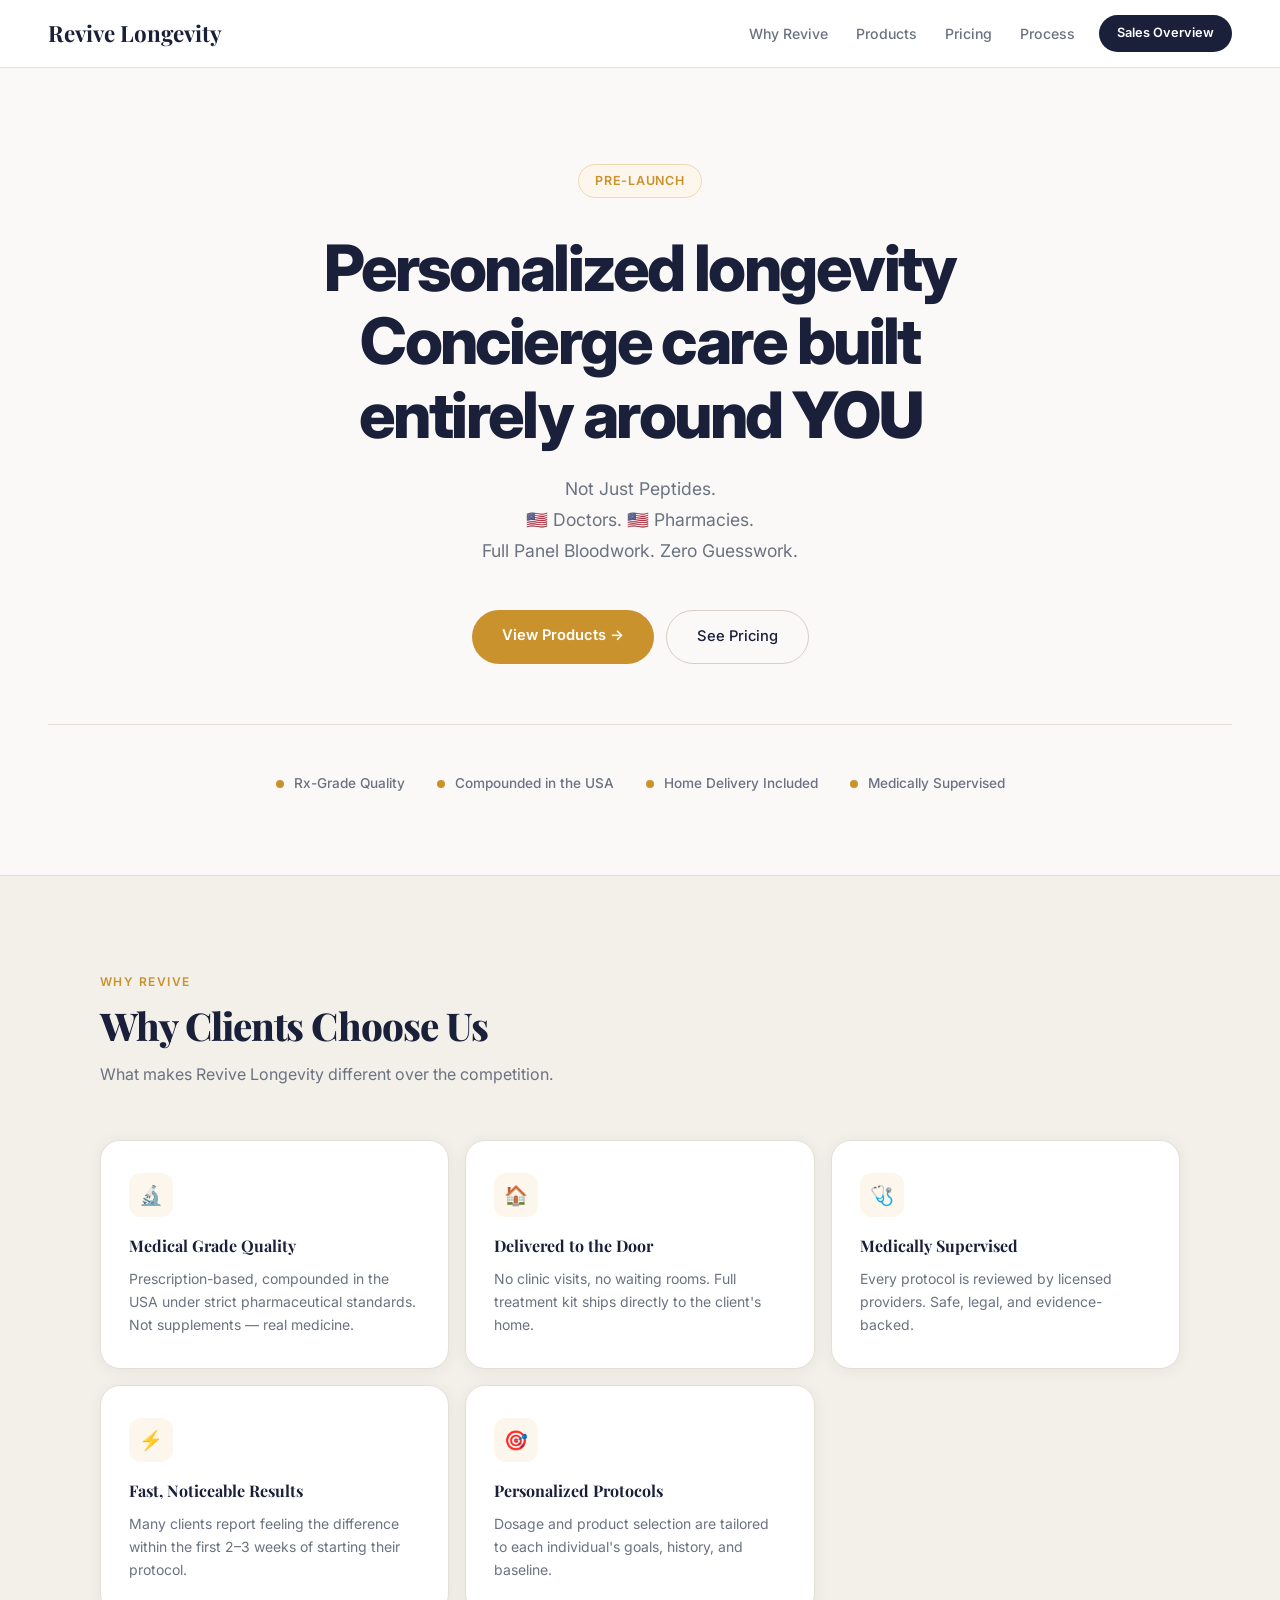
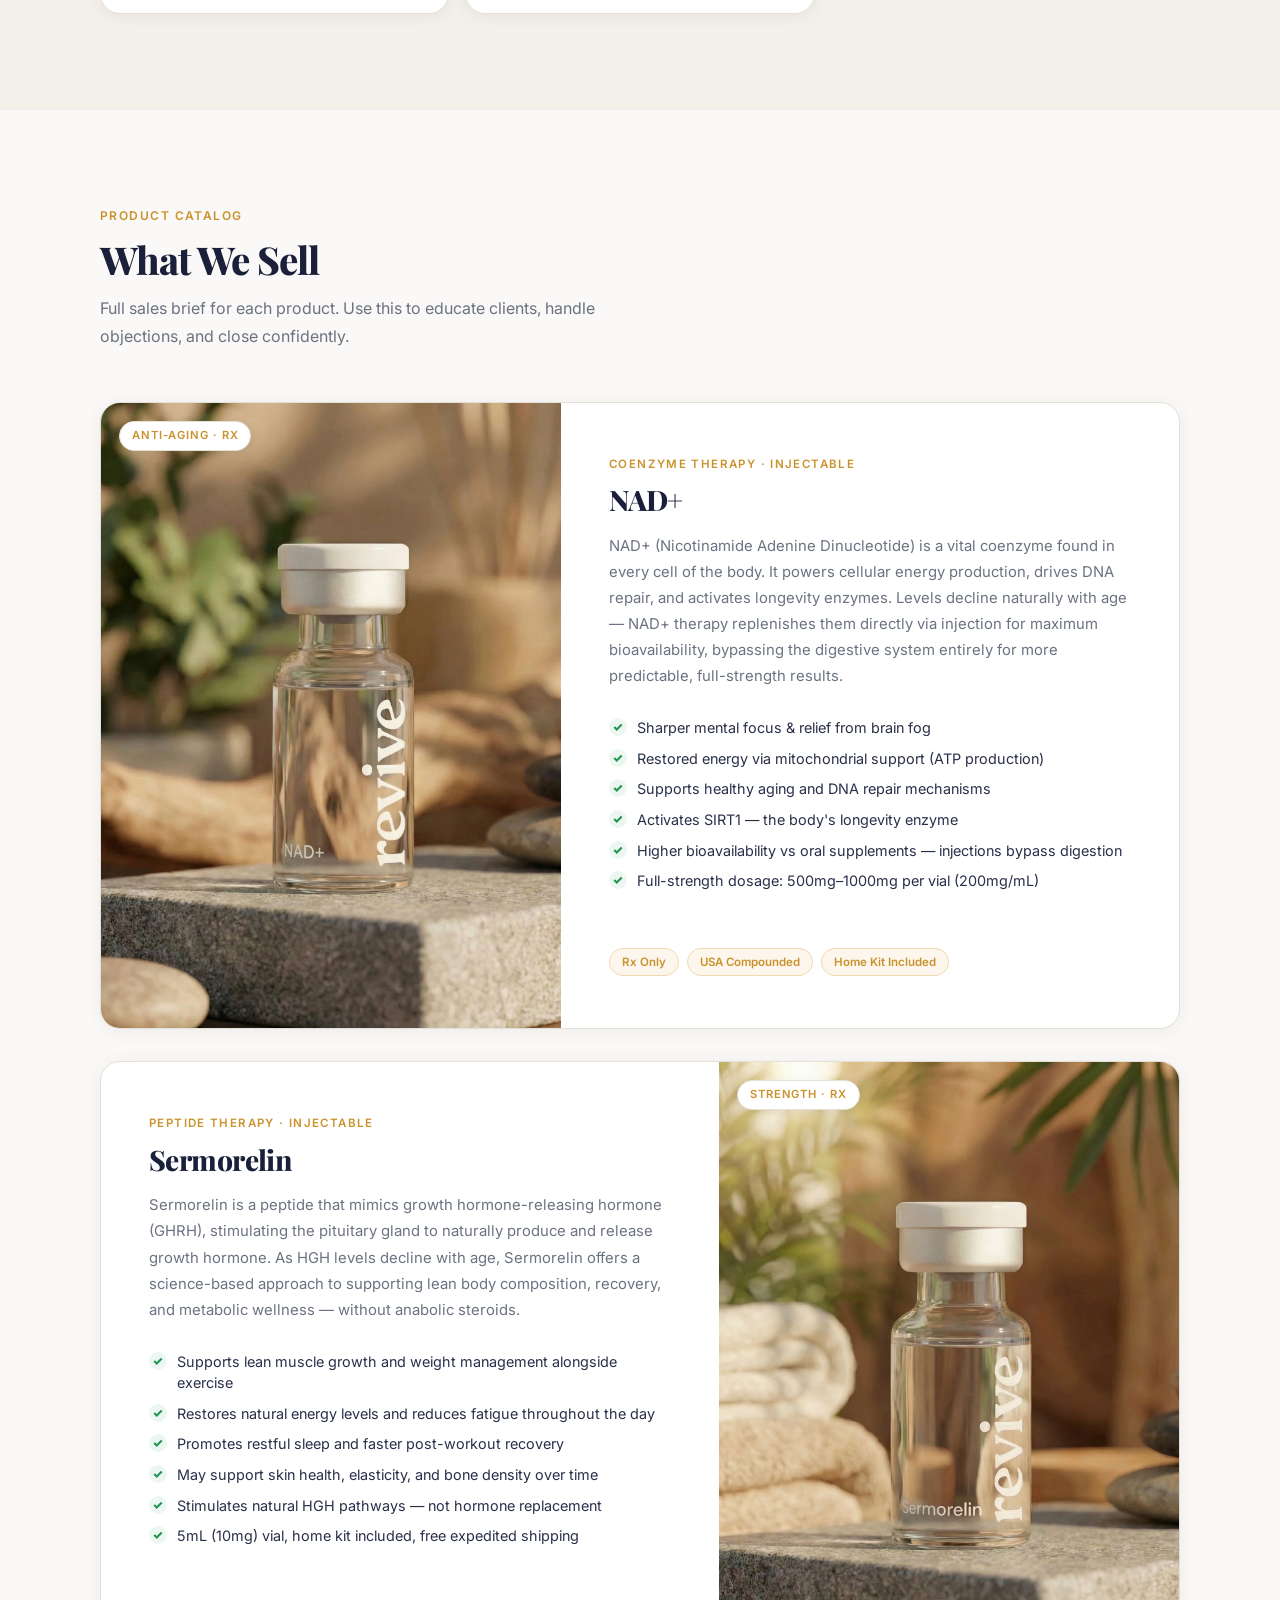
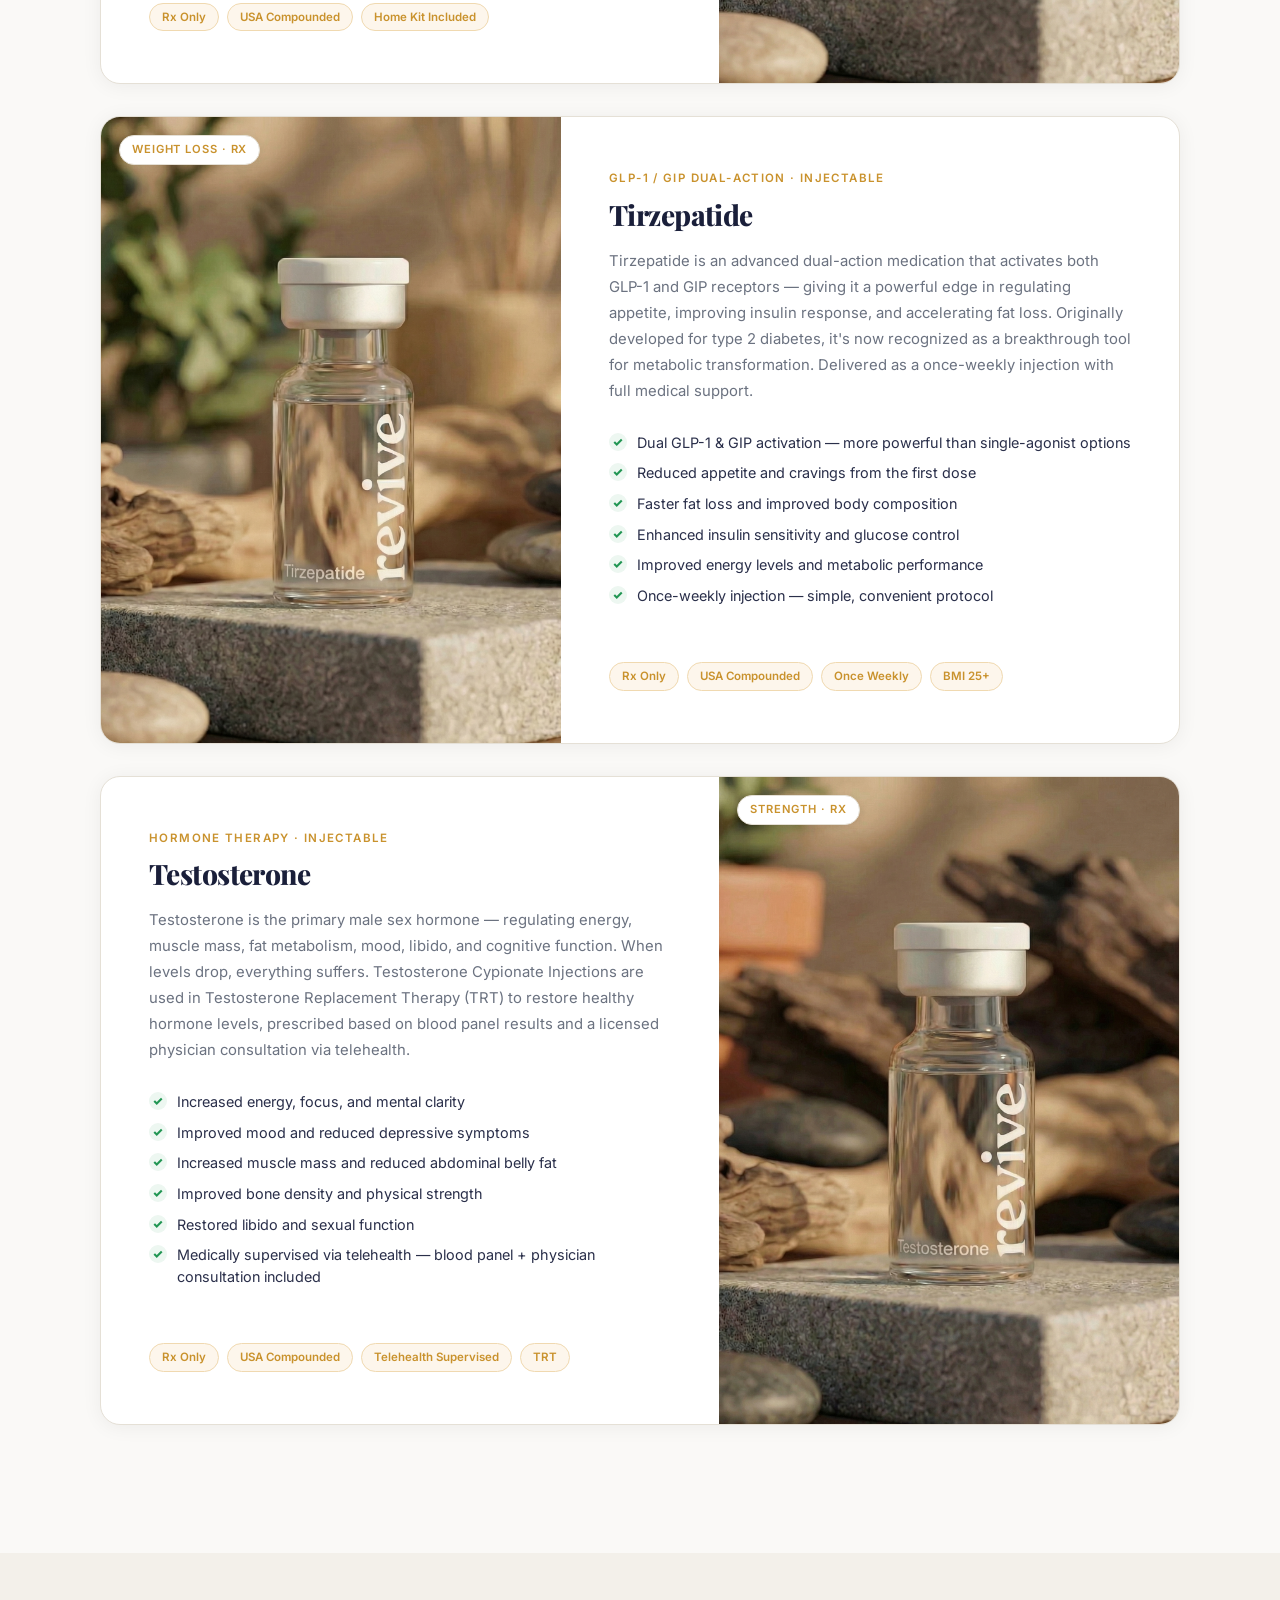
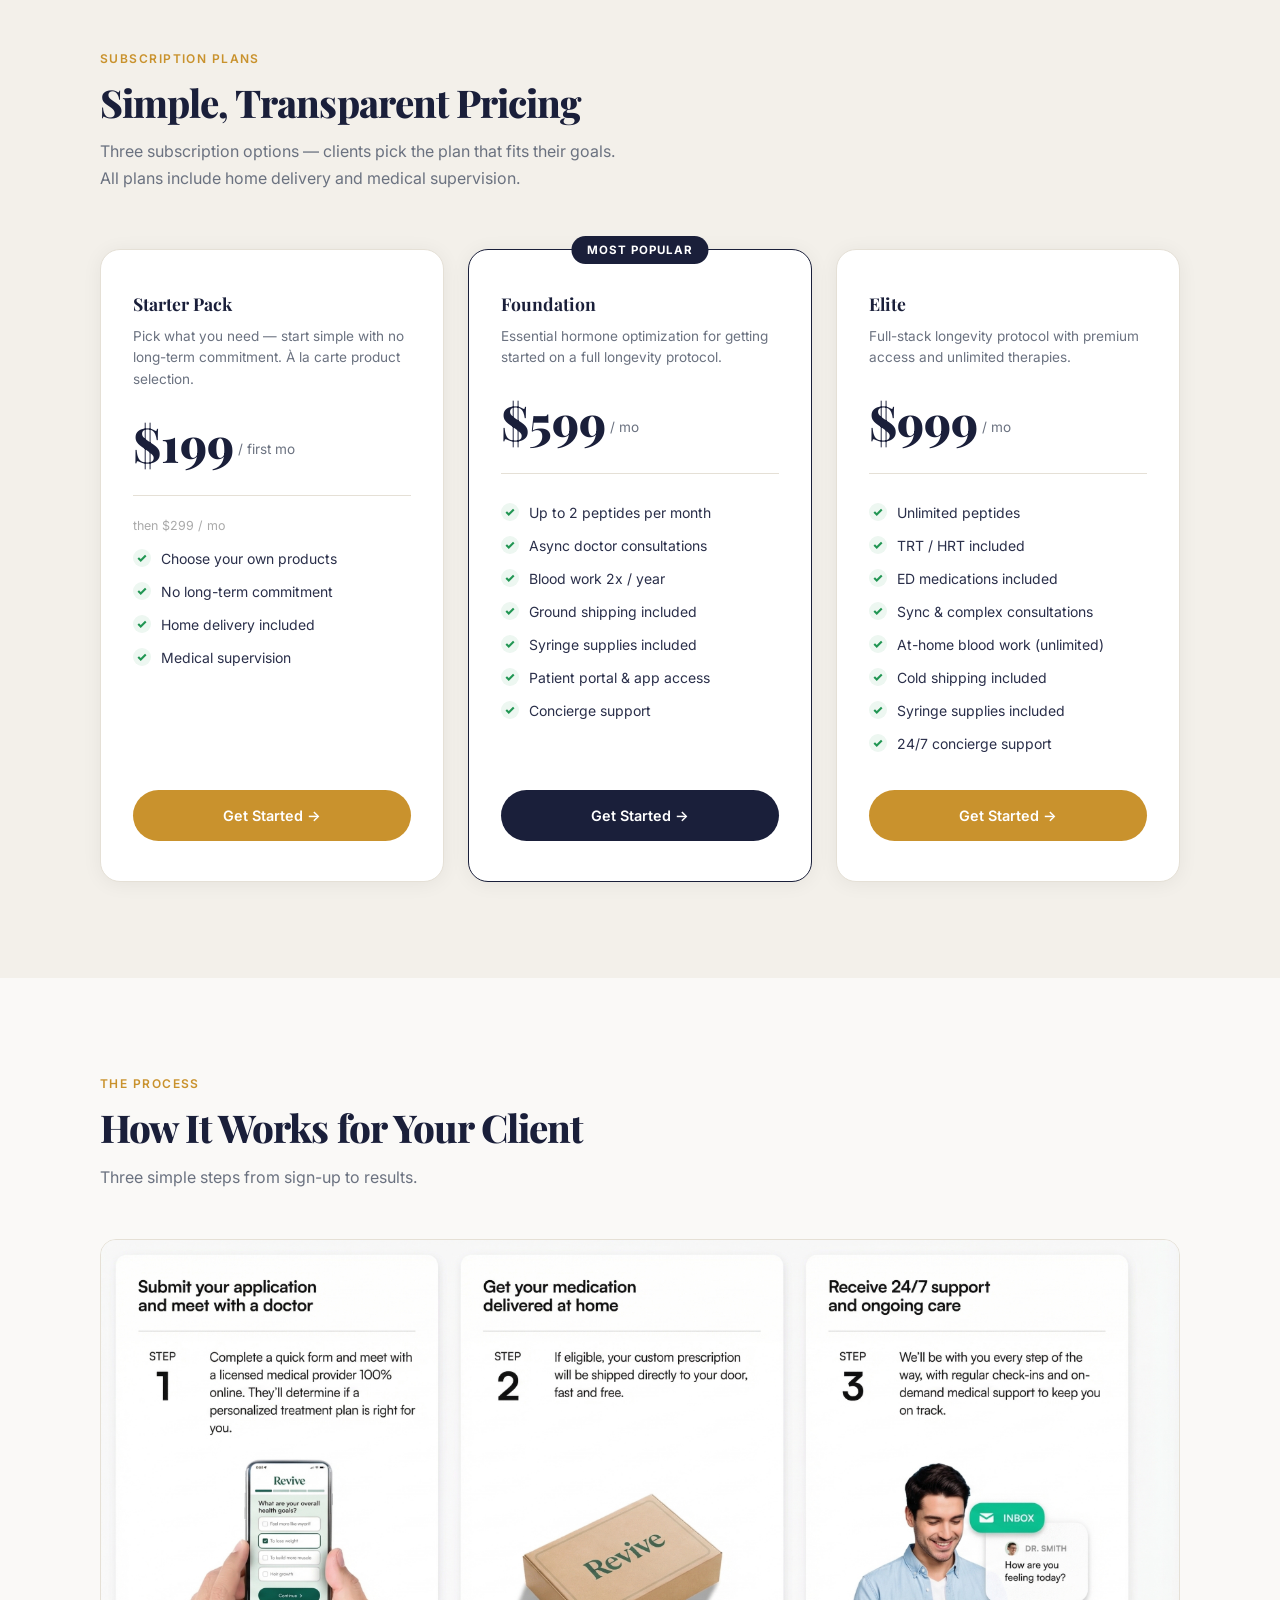
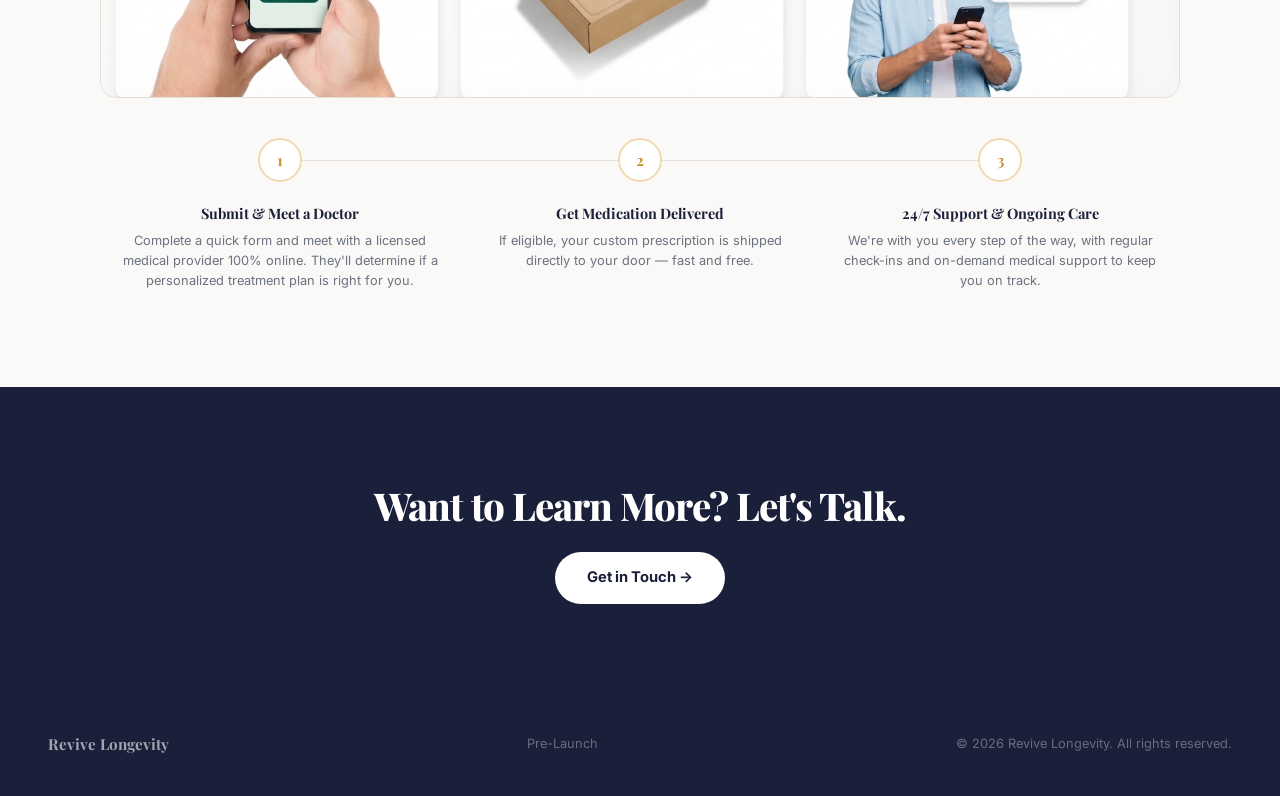
==== prelaunch/index.html @ 8b620ad0 "Remove periods, make YOU font-weight 900" ====
<!DOCTYPE html>
<html lang="en">
<head>
  <meta charset="UTF-8" />
  <meta name="viewport" content="width=device-width, initial-scale=1.0" />
  <title>Revive Longevity — Sales Overview</title>
  <link href="https://fonts.googleapis.com/css2?family=Playfair+Display:ital,wght@0,700;0,800;1,400;1,600&family=Inter:wght@300;400;500;600;700&display=swap" rel="stylesheet" />
  <style>
    *, *::before, *::after { box-sizing: border-box; margin: 0; padding: 0; }

    :root {
      --white:    #ffffff;
      --off:      #f3f0ea;
      --off2:     #ede9e0;
      --border:   #e5e0d6;
      --border2:  #d6cfc4;
      --text:     #1a1f3a;
      --text2:    #2a2f4a;
      --muted:    #6b7280;
      --green:    #219653;
      --green-l:  #1a7d45;
      --green-bg: #edf7f1;
      --green-m:  #b8dfc8;
      --lavender: #c9922d;
      --lav-bg:   #fdf6ec;
      --lav-m:    #f0d9b0;
      --charcoal: #1a1f3a;
      --page-bg:  #faf9f7;
      --gold:     #c9922d;
      --gold-l:   #e0a83a;
      --cream:    #faf9f7;
    }

    html { scroll-behavior: smooth; }
    body {
      background: var(--page-bg);
      color: var(--text);
      font-family: 'Inter', sans-serif;
      font-size: 16px;
      line-height: 1.6;
      -webkit-font-smoothing: antialiased;
    }

    /* ── NAV ── */
    nav {
      position: sticky; top: 0; z-index: 100;
      background: rgba(255,255,255,0.95);
      backdrop-filter: blur(12px);
      border-bottom: 1px solid var(--border);
      padding: 0 48px; height: 68px;
      display: flex; align-items: center; justify-content: space-between;
    }
    .nav-logo { display: flex; align-items: center; gap: 10px; text-decoration: none; }
    .nav-logo img { height: 32px; width: auto; border-radius: 5px; }
    .nav-logo span { font-family: 'Playfair Display', serif; font-weight: 700; font-size: 1.4rem; color: var(--text); }
    .nav-right { display: flex; align-items: center; gap: 24px; }
    .nav-links { display: flex; gap: 28px; list-style: none; }
    .nav-links a { font-size: 0.88rem; font-weight: 500; color: var(--muted); text-decoration: none; transition: color 0.15s; }
    .nav-links a:hover { color: var(--text); }
    .nav-pill { background: var(--charcoal); color: #fff; font-size: 0.8rem; font-weight: 600; padding: 8px 18px; border-radius: 100px; }

    /* ── HERO ── */
    .hero { background: var(--page-bg); padding: 96px 48px 80px; text-align: center; border-bottom: 1px solid var(--border); }
    .hero-tag {
      display: inline-flex; align-items: center; gap: 8px;
      background: var(--lav-bg); color: var(--lavender);
      font-size: 0.78rem; font-weight: 600; letter-spacing: 0.06em; text-transform: uppercase;
      padding: 6px 16px; border-radius: 100px; border: 1px solid var(--lav-m); margin-bottom: 32px;
    }
    .hero h1 {
      font-family: 'Playfair Display', serif;
      font-size: clamp(2.4rem, 5vw, 4.2rem); font-weight: 800;
      letter-spacing: -0.03em; line-height: 1.1; color: var(--text);
      max-width: 780px; margin: 0 auto 24px;
    }
    .hero h1 em {
      font-family: 'Inter', sans-serif;
      color: var(--text);
      font-style: normal;
      font-weight: 800;
      letter-spacing: -0.04em;
    }
    .hero p { font-size: 1.1rem; color: var(--muted); max-width: 540px; margin: 0 auto 44px; line-height: 1.75; }
    .hero-actions { display: flex; gap: 12px; justify-content: center; flex-wrap: wrap; }
    .btn-green {
      background: var(--gold); color: #fff; font-weight: 600; font-size: 0.92rem;
      padding: 14px 30px; border-radius: 100px; text-decoration: none;
      transition: background 0.15s, transform 0.15s, box-shadow 0.15s;
    }
    .btn-green:hover { background: var(--gold-l); transform: translateY(-1px); box-shadow: 0 4px 20px rgba(0,0,0,0.18); }
    .btn-outline {
      background: transparent; color: var(--text); font-weight: 500; font-size: 0.92rem;
      padding: 14px 30px; border-radius: 100px; text-decoration: none;
      border: 1.5px solid var(--border2); transition: border-color 0.15s;
    }
    .btn-outline:hover { border-color: var(--text2); }
    .hero-trust {
      display: flex; align-items: center; justify-content: center; gap: 32px;
      margin-top: 60px; padding-top: 48px; border-top: 1px solid var(--border); flex-wrap: wrap;
    }
    .trust-item { display: flex; align-items: center; gap: 10px; font-size: 0.85rem; font-weight: 500; color: var(--muted); }
    .trust-item .dot { width: 8px; height: 8px; background: var(--lavender); border-radius: 50%; flex-shrink: 0; }

    /* ── SECTIONS ── */
    .section { padding: 96px 48px; }
    .section.alt { background: var(--off); }
    .container { max-width: 1080px; margin: 0 auto; }
    .section-eyebrow { font-size: 0.75rem; font-weight: 600; letter-spacing: 0.12em; text-transform: uppercase; color: var(--lavender); margin-bottom: 12px; }
    .section-heading { font-family: 'Playfair Display', serif; font-size: clamp(1.7rem, 3vw, 2.5rem); font-weight: 800; letter-spacing: -0.025em; line-height: 1.15; color: var(--text); margin-bottom: 14px; }
    .section-body { font-size: 1rem; color: var(--muted); max-width: 520px; line-height: 1.7; }

    /* ── WHY GRID ── */
    .why-grid { display: grid; grid-template-columns: repeat(3, 1fr); gap: 16px; margin-top: 52px; }
    .why-card { background: #ffffff; border: 1px solid var(--border); border-radius: 20px; padding: 32px 28px; transition: box-shadow 0.2s, border-color 0.2s; box-shadow: 0 2px 16px rgba(0,0,0,0.06); }
    .why-card:hover { border-color: var(--green-m); box-shadow: 0 4px 24px rgba(0,0,0,0.06); }
    .why-icon { width: 44px; height: 44px; background: var(--lav-bg); border-radius: 12px; display: flex; align-items: center; justify-content: center; font-size: 1.2rem; margin-bottom: 16px; }
    .why-card h3 { font-family: 'Playfair Display', serif; font-size: 1rem; font-weight: 700; color: var(--text); margin-bottom: 8px; }
    .why-card p { font-size: 0.875rem; color: var(--muted); line-height: 1.65; }

    /* ── PRODUCT CARDS ── */
    .product-card {
      background: var(--white); border: 1px solid var(--border); border-radius: 20px;
      overflow: hidden; margin-bottom: 32px;
      display: grid; grid-template-columns: 460px 1fr; min-height: 540px;
      transition: box-shadow 0.2s;
      box-shadow: 0 2px 20px rgba(0,0,0,0.06);
    }
    .product-card:hover { box-shadow: 0 8px 40px rgba(0,0,0,0.08); }
    .product-card.flip { grid-template-columns: 1fr 460px; }
    .product-card.flip .product-img { order: 2; }
    .product-card.flip .product-body { order: 1; }

    .product-img { position: relative; background: var(--off2); overflow: hidden; display: flex; align-items: center; justify-content: center; }
    .product-img img { width: 100%; height: 100%; object-fit: cover; display: block; }
    .product-img-ph { display: flex; flex-direction: column; align-items: center; gap: 10px; color: var(--border2); text-align: center; padding: 40px; }
    .product-img-ph svg { width: 48px; height: 48px; opacity: 0.35; }
    .product-img-ph span { font-size: 0.8rem; color: var(--border2); }
    .product-tag {
      position: absolute; top: 18px; left: 18px;
      background: var(--white); border: 1px solid var(--border);
      color: var(--lavender); font-size: 0.7rem; font-weight: 600; letter-spacing: 0.08em; text-transform: uppercase;
      padding: 5px 12px; border-radius: 100px; box-shadow: 0 2px 8px rgba(0,0,0,0.07);
    }

    .product-body { padding: 52px 48px; display: flex; flex-direction: column; }
    .product-cat { font-size: 0.72rem; font-weight: 600; letter-spacing: 0.12em; text-transform: uppercase; color: var(--lavender); margin-bottom: 10px; }
    .product-body h2 { font-family: 'Playfair Display', serif; font-size: clamp(1.5rem, 2.2vw, 2rem); font-weight: 800; letter-spacing: -0.02em; color: var(--text); margin-bottom: 16px; line-height: 1.2; }
    .product-desc { font-size: 0.93rem; color: var(--muted); line-height: 1.75; margin-bottom: 28px; }

    .benefit-list { list-style: none; display: flex; flex-direction: column; gap: 9px; margin-bottom: 32px; }
    .benefit-list li { display: flex; align-items: flex-start; gap: 10px; font-size: 0.9rem; color: var(--text2); line-height: 1.5; }
    .check { width: 18px; height: 18px; background: var(--green-bg); border-radius: 50%; display: flex; align-items: center; justify-content: center; flex-shrink: 0; margin-top: 1px; }
    .check svg { width: 10px; height: 10px; stroke: var(--green); stroke-width: 2.5; fill: none; }


    .product-meta { display: flex; flex-wrap: wrap; gap: 8px; margin-top: auto; padding-top: 24px; }
    .meta-tag { background: var(--lav-bg); color: var(--lavender); border: 1px solid var(--lav-m); font-size: 0.72rem; font-weight: 600; padding: 4px 12px; border-radius: 100px; }

    /* ── LAB TESTED ── */
    .lab-banner {
      background: #4a7c6f;
      border-radius: 24px;
      overflow: hidden;
      display: grid;
      grid-template-columns: 1fr 420px;
      min-height: 320px;
    }

    .lab-text {
      padding: 56px 52px;
      display: flex;
      flex-direction: column;
      justify-content: center;
      gap: 0;
    }

    .lab-eyebrow {
      font-size: 0.72rem;
      font-weight: 600;
      letter-spacing: 0.14em;
      text-transform: uppercase;
      color: rgba(255,255,255,0.65);
      margin-bottom: 14px;
    }

    .lab-text h2 {
      font-family: 'Playfair Display', serif;
      font-size: clamp(1.5rem, 2.5vw, 2.1rem);
      font-weight: 800;
      color: #fff;
      letter-spacing: -0.02em;
      line-height: 1.2;
      margin-bottom: 14px;
    }

    .lab-text > p {
      font-size: 0.92rem;
      color: rgba(255,255,255,0.72);
      line-height: 1.65;
      margin-bottom: 28px;
      max-width: 420px;
    }

    .lab-badges {
      display: flex;
      flex-direction: column;
      gap: 10px;
    }

    .lab-badge {
      display: flex;
      align-items: center;
      gap: 12px;
      background: rgba(255,255,255,0.15);
      backdrop-filter: blur(8px);
      border: 1px solid rgba(255,255,255,0.2);
      border-radius: 100px;
      padding: 10px 18px;
      width: fit-content;
      color: #fff;
      font-size: 0.88rem;
      font-weight: 500;
    }

    .lab-badge-icon {
      font-size: 1rem;
      flex-shrink: 0;
    }

    .lab-img {
      overflow: hidden;
      position: relative;
    }

    .lab-img img {
      width: 100%;
      height: 100%;
      object-fit: cover;
      object-position: center;
      display: block;
    }

    @media (max-width: 768px) {
      .lab-banner { grid-template-columns: 1fr; }
      .lab-text { padding: 40px 28px; }
      .lab-img { min-height: 220px; }
    }

    /* ── PRICING SECTION ── */
    .pricing-section { background: var(--off); padding: 96px 48px; }
    .pricing-grid { display: grid; grid-template-columns: repeat(3, 1fr); gap: 24px; margin-top: 56px; }

    .pricing-card {
      background: var(--white); border: 1.5px solid var(--border); border-radius: 20px;
      padding: 40px 32px; display: flex; flex-direction: column;
      transition: box-shadow 0.2s, border-color 0.2s, transform 0.2s;
      position: relative;
      box-shadow: 0 2px 20px rgba(0,0,0,0.06);
    }
    .pricing-card:hover { box-shadow: 0 8px 40px rgba(0,0,0,0.09); transform: translateY(-3px); }
    .pricing-card.featured { border-color: var(--charcoal); }
    .pricing-card.featured::before {
      content: 'Most Popular';
      position: absolute; top: -14px; left: 50%; transform: translateX(-50%);
      background: var(--charcoal); color: #fff;
      font-size: 0.72rem; font-weight: 700; letter-spacing: 0.08em; text-transform: uppercase;
      padding: 5px 16px; border-radius: 100px;
    }

    .plan-name { font-family: 'Playfair Display', serif; font-size: 1.1rem; font-weight: 700; color: var(--text); margin-bottom: 8px; }
    .plan-desc { font-size: 0.85rem; color: var(--muted); line-height: 1.6; margin-bottom: 28px; }

    .plan-price {
      display: flex; align-items: flex-end; gap: 4px;
      margin-bottom: 28px; padding-bottom: 28px;
      border-bottom: 1px solid var(--border);
    }
    .plan-price .amount {
      font-family: 'Playfair Display', serif;
      font-size: 3rem; font-weight: 800; color: var(--text); line-height: 1;
    }
    .plan-price .amount.tbd { font-size: 1.6rem; color: var(--muted); }
    .plan-price .per { font-size: 0.85rem; color: var(--muted); margin-bottom: 6px; }

    .plan-features { list-style: none; display: flex; flex-direction: column; gap: 12px; margin-bottom: 36px; flex: 1; }
    .plan-features li { display: flex; align-items: flex-start; gap: 10px; font-size: 0.875rem; color: var(--text2); line-height: 1.5; }
    .plan-features li .check { width: 18px; height: 18px; background: var(--green-bg); border-radius: 50%; display: flex; align-items: center; justify-content: center; flex-shrink: 0; margin-top: 1px; }

    .plan-features li .check svg { width: 10px; height: 10px; stroke: var(--green); stroke-width: 2.5; fill: none; }

    .plan-cta {
      display: block; text-align: center;
      background: var(--gold); color: #fff;
      font-weight: 600; font-size: 0.9rem; padding: 14px; border-radius: 100px;
      text-decoration: none; border: none;
      transition: background 0.15s;
    }
    .plan-cta:hover { background: var(--gold-l); }
    .pricing-card.featured .plan-cta { background: var(--charcoal); color: #fff; }
    .pricing-card.featured .plan-cta:hover { opacity: 0.85; }

    /* ── STEPS ── */
    .steps-row { display: grid; grid-template-columns: repeat(5, 1fr); gap: 0; margin-top: 56px; position: relative; }
    .steps-row::before { content: ''; position: absolute; top: 22px; left: 10%; right: 10%; height: 1px; background: var(--border); }
    .step-item { text-align: center; padding: 0 16px; position: relative; }
    .step-num { width: 44px; height: 44px; background: var(--white); border: 2px solid var(--lav-m); border-radius: 50%; display: flex; align-items: center; justify-content: center; font-family: 'Playfair Display', serif; font-weight: 700; font-size: 0.95rem; color: var(--lavender); margin: 0 auto 20px; position: relative; z-index: 1; }
    .step-item h4 { font-family: 'Playfair Display', serif; font-size: 0.9rem; font-weight: 700; color: var(--text); margin-bottom: 6px; }
    .step-item p { font-size: 0.8rem; color: var(--muted); line-height: 1.55; }

    /* ── STEPS IMAGE ── */
    .steps-img-wrap {
      margin-top: 48px;
      border-radius: 16px;
      overflow: hidden;
      border: 1px solid var(--border);
    }
    .steps-img-wrap img { width: 100%; display: block; }
    .steps-3 { grid-template-columns: repeat(3, 1fr); margin-top: 40px; }
    .steps-3::before { left: 16%; right: 16%; }

    /* ── COMING SOON ── */
    .cs-grid { display: grid; grid-template-columns: repeat(4, 1fr); gap: 16px; margin-top: 48px; }
    .cs-card { background: var(--white); border: 1.5px dashed var(--border2); border-radius: 16px; padding: 36px 24px; text-align: center; }
    .cs-card .cs-icon { font-size: 1.8rem; margin-bottom: 12px; opacity: 0.4; }
    .cs-card h4 { font-family: 'Playfair Display', serif; font-size: 0.9rem; font-weight: 700; color: var(--muted); margin-bottom: 4px; }
    .cs-card p { font-size: 0.78rem; color: var(--border2); }

    /* ── CTA ── */
    .cta-section { background: var(--charcoal); padding: 88px 48px; text-align: center; }
    .cta-section h2 { font-family: 'Playfair Display', serif; font-size: clamp(1.8rem, 3vw, 2.8rem); font-weight: 800; color: #fff; letter-spacing: -0.025em; margin-bottom: 16px; }
    .cta-section p { font-size: 1rem; color: rgba(255,255,255,0.6); margin-bottom: 36px; max-width: 480px; margin-left: auto; margin-right: auto; }
    .btn-white { display: inline-block; background: #fff; color: var(--charcoal); font-weight: 700; font-size: 0.92rem; padding: 14px 32px; border-radius: 100px; text-decoration: none; transition: transform 0.15s, box-shadow 0.15s; }
    .btn-white:hover { transform: translateY(-2px); box-shadow: 0 6px 24px rgba(0,0,0,0.15); }

    /* ── FOOTER ── */
    footer { background: var(--text); padding: 40px 48px; display: flex; align-items: center; justify-content: space-between; flex-wrap: wrap; gap: 12px; }
    footer .footer-logo { font-family: 'Playfair Display', serif; font-weight: 700; font-size: 0.95rem; color: rgba(255,255,255,0.6); }
    footer p { font-size: 0.8rem; color: rgba(255,255,255,0.35); }

    /* ── RESPONSIVE ── */
    @media (max-width: 960px) {
      nav { padding: 0 20px; }
      .nav-links { display: none; }
      .hero, .section, .pricing-section, .cta-section { padding: 72px 24px; }
      .product-card, .product-card.flip { grid-template-columns: 1fr; }
      .product-card.flip .product-img { order: 0; }
      .product-card.flip .product-body { order: 0; }
      .product-img { min-height: 260px; }
      .product-body { padding: 36px 28px; }
      .why-grid { grid-template-columns: 1fr 1fr; }
      .steps-row, .steps-3 { grid-template-columns: 1fr; gap: 32px; }
      .steps-row::before { display: none; }
      .pricing-grid { grid-template-columns: 1fr; max-width: 420px; margin-left: auto; margin-right: auto; }
      .cs-grid { grid-template-columns: 1fr 1fr; }
      footer { padding: 28px 20px; flex-direction: column; text-align: center; }
    }
    @media (max-width: 540px) {
      .why-grid { grid-template-columns: 1fr; }
      .cs-grid { grid-template-columns: 1fr 1fr; }
    }
  </style>
</head>
<body>

  <!-- NAV -->
  <nav>
    <a href="#" class="nav-logo">

      <span>Revive Longevity</span>
    </a>
    <div class="nav-right">
      <ul class="nav-links">
        <li><a href="#why">Why Revive</a></li>
        <li><a href="#products">Products</a></li>
        <li><a href="#pricing">Pricing</a></li>
        <li><a href="#process">Process</a></li>
      </ul>
      <span class="nav-pill">Sales Overview</span>
    </div>
  </nav>

  <!-- HERO -->
  <div class="hero">
    <span class="hero-tag">Pre-Launch</span>
    <h1><em style="background:none;-webkit-text-fill-color:var(--text);color:var(--text);">Personalized longevity<br/>Concierge care built entirely around <span style="color:var(--gold);font-style:normal;font-weight:900;">YOU</span></em></h1>
    <p>Not Just Peptides.<br/>🇺🇸 Doctors. 🇺🇸 Pharmacies.<br/>Full Panel Bloodwork. Zero Guesswork.</p>
    <div class="hero-actions">
      <a href="#products" class="btn-green">View Products →</a>
      <a href="#pricing" class="btn-outline">See Pricing</a>
    </div>
    <div class="hero-trust">
      <div class="trust-item"><span class="dot"></span>Rx-Grade Quality</div>
      <div class="trust-item"><span class="dot"></span>Compounded in the USA</div>
      <div class="trust-item"><span class="dot"></span>Home Delivery Included</div>
      <div class="trust-item"><span class="dot"></span>Medically Supervised</div>
    </div>
  </div>

  <!-- WHY REVIVE -->
  <div class="section alt" id="why">
    <div class="container">
      <p class="section-eyebrow">Why Revive</p>
      <h2 class="section-heading">Why Clients Choose Us</h2>
      <p class="section-body">What makes Revive Longevity different over the competition.</p>
      <div class="why-grid">
        <div class="why-card"><div class="why-icon">🔬</div><h3>Medical Grade Quality</h3><p>Prescription-based, compounded in the USA under strict pharmaceutical standards. Not supplements — real medicine.</p></div>
        <div class="why-card"><div class="why-icon">🏠</div><h3>Delivered to the Door</h3><p>No clinic visits, no waiting rooms. Full treatment kit ships directly to the client's home.</p></div>
        <div class="why-card"><div class="why-icon">🩺</div><h3>Medically Supervised</h3><p>Every protocol is reviewed by licensed providers. Safe, legal, and evidence-backed.</p></div>
        <div class="why-card"><div class="why-icon">⚡</div><h3>Fast, Noticeable Results</h3><p>Many clients report feeling the difference within the first 2–3 weeks of starting their protocol.</p></div>
        <div class="why-card"><div class="why-icon">🎯</div><h3>Personalized Protocols</h3><p>Dosage and product selection are tailored to each individual's goals, history, and baseline.</p></div>
      </div>
    </div>
  </div>

  <!-- PRODUCTS -->
  <div class="section" id="products">
    <div class="container">
      <p class="section-eyebrow">Product Catalog</p>
      <h2 class="section-heading">What We Sell</h2>
      <p class="section-body">Full sales brief for each product. Use this to educate clients, handle objections, and close confidently.</p>

      <!-- PRODUCT 1: NAD+ -->
      <div style="margin-top: 52px;">
        <div class="product-card">
          <div class="product-img">
            <img src="/Anti_Aging_NAD.jpg" alt="NAD+ Injections" />
            <span class="product-tag">Anti-Aging · Rx</span>
          </div>
          <div class="product-body">
            <p class="product-cat">Coenzyme Therapy · Injectable</p>
            <h2>NAD+</h2>
            <p class="product-desc">NAD+ (Nicotinamide Adenine Dinucleotide) is a vital coenzyme found in every cell of the body. It powers cellular energy production, drives DNA repair, and activates longevity enzymes. Levels decline naturally with age — NAD+ therapy replenishes them directly via injection for maximum bioavailability, bypassing the digestive system entirely for more predictable, full-strength results.</p>
            <ul class="benefit-list">
              <li><span class="check"><svg viewBox="0 0 12 12"><polyline points="1.5,6 4.5,9 10.5,3"/></svg></span>Sharper mental focus & relief from brain fog</li>
              <li><span class="check"><svg viewBox="0 0 12 12"><polyline points="1.5,6 4.5,9 10.5,3"/></svg></span>Restored energy via mitochondrial support (ATP production)</li>
              <li><span class="check"><svg viewBox="0 0 12 12"><polyline points="1.5,6 4.5,9 10.5,3"/></svg></span>Supports healthy aging and DNA repair mechanisms</li>
              <li><span class="check"><svg viewBox="0 0 12 12"><polyline points="1.5,6 4.5,9 10.5,3"/></svg></span>Activates SIRT1 — the body's longevity enzyme</li>
              <li><span class="check"><svg viewBox="0 0 12 12"><polyline points="1.5,6 4.5,9 10.5,3"/></svg></span>Higher bioavailability vs oral supplements — injections bypass digestion</li>
              <li><span class="check"><svg viewBox="0 0 12 12"><polyline points="1.5,6 4.5,9 10.5,3"/></svg></span>Full-strength dosage: 500mg–1000mg per vial (200mg/mL)</li>
            </ul>
            <div class="product-meta">
              <span class="meta-tag">Rx Only</span>
              <span class="meta-tag">USA Compounded</span>
              <span class="meta-tag">Home Kit Included</span>
            </div>
          </div>
        </div>
      </div>

      <!-- PRODUCT 2: SERMORELIN -->
      <div class="product-card flip">
        <div class="product-img">
          <img src="/Strength_Sermorelin.jpg" alt="Sermorelin Injections" />
          <span class="product-tag">Strength · Rx</span>
        </div>
        <div class="product-body">
          <p class="product-cat">Peptide Therapy · Injectable</p>
          <h2>Sermorelin</h2>
          <p class="product-desc">Sermorelin is a peptide that mimics growth hormone-releasing hormone (GHRH), stimulating the pituitary gland to naturally produce and release growth hormone. As HGH levels decline with age, Sermorelin offers a science-based approach to supporting lean body composition, recovery, and metabolic wellness — without anabolic steroids.</p>
          <ul class="benefit-list">
            <li><span class="check"><svg viewBox="0 0 12 12"><polyline points="1.5,6 4.5,9 10.5,3"/></svg></span>Supports lean muscle growth and weight management alongside exercise</li>
            <li><span class="check"><svg viewBox="0 0 12 12"><polyline points="1.5,6 4.5,9 10.5,3"/></svg></span>Restores natural energy levels and reduces fatigue throughout the day</li>
            <li><span class="check"><svg viewBox="0 0 12 12"><polyline points="1.5,6 4.5,9 10.5,3"/></svg></span>Promotes restful sleep and faster post-workout recovery</li>
            <li><span class="check"><svg viewBox="0 0 12 12"><polyline points="1.5,6 4.5,9 10.5,3"/></svg></span>May support skin health, elasticity, and bone density over time</li>
            <li><span class="check"><svg viewBox="0 0 12 12"><polyline points="1.5,6 4.5,9 10.5,3"/></svg></span>Stimulates natural HGH pathways — not hormone replacement</li>
            <li><span class="check"><svg viewBox="0 0 12 12"><polyline points="1.5,6 4.5,9 10.5,3"/></svg></span>5mL (10mg) vial, home kit included, free expedited shipping</li>
          </ul>
          <div class="product-meta">
            <span class="meta-tag">Rx Only</span>
            <span class="meta-tag">USA Compounded</span>
            <span class="meta-tag">Home Kit Included</span>

          </div>
        </div>
      </div>

      <!-- PRODUCT 3: TIRZEPATIDE -->
      <div class="product-card">
        <div class="product-img">
          <img src="/Tirzepatide.jpg" alt="Tirzepatide Injections" />
          <span class="product-tag">Weight Loss · Rx</span>
        </div>
        <div class="product-body">
          <p class="product-cat">GLP-1 / GIP Dual-Action · Injectable</p>
          <h2>Tirzepatide</h2>
          <p class="product-desc">Tirzepatide is an advanced dual-action medication that activates both GLP-1 and GIP receptors — giving it a powerful edge in regulating appetite, improving insulin response, and accelerating fat loss. Originally developed for type 2 diabetes, it's now recognized as a breakthrough tool for metabolic transformation. Delivered as a once-weekly injection with full medical support.</p>
          <ul class="benefit-list">
            <li><span class="check"><svg viewBox="0 0 12 12"><polyline points="1.5,6 4.5,9 10.5,3"/></svg></span>Dual GLP-1 & GIP activation — more powerful than single-agonist options</li>
            <li><span class="check"><svg viewBox="0 0 12 12"><polyline points="1.5,6 4.5,9 10.5,3"/></svg></span>Reduced appetite and cravings from the first dose</li>
            <li><span class="check"><svg viewBox="0 0 12 12"><polyline points="1.5,6 4.5,9 10.5,3"/></svg></span>Faster fat loss and improved body composition</li>
            <li><span class="check"><svg viewBox="0 0 12 12"><polyline points="1.5,6 4.5,9 10.5,3"/></svg></span>Enhanced insulin sensitivity and glucose control</li>
            <li><span class="check"><svg viewBox="0 0 12 12"><polyline points="1.5,6 4.5,9 10.5,3"/></svg></span>Improved energy levels and metabolic performance</li>
            <li><span class="check"><svg viewBox="0 0 12 12"><polyline points="1.5,6 4.5,9 10.5,3"/></svg></span>Once-weekly injection — simple, convenient protocol</li>
          </ul>
          <div class="product-meta">
            <span class="meta-tag">Rx Only</span>
            <span class="meta-tag">USA Compounded</span>
            <span class="meta-tag">Once Weekly</span>
            <span class="meta-tag">BMI 25+</span>
          </div>
        </div>
      </div>

      <!-- PRODUCT 4: TESTOSTERONE -->
      <div class="product-card flip">
        <div class="product-img">
          <img src="/Testosterone.jpg" alt="Testosterone Cypionate Injections" />
          <span class="product-tag">Strength · Rx</span>
        </div>
        <div class="product-body">
          <p class="product-cat">Hormone Therapy · Injectable</p>
          <h2>Testosterone</h2>
          <p class="product-desc">Testosterone is the primary male sex hormone — regulating energy, muscle mass, fat metabolism, mood, libido, and cognitive function. When levels drop, everything suffers. Testosterone Cypionate Injections are used in Testosterone Replacement Therapy (TRT) to restore healthy hormone levels, prescribed based on blood panel results and a licensed physician consultation via telehealth.</p>
          <ul class="benefit-list">
            <li><span class="check"><svg viewBox="0 0 12 12"><polyline points="1.5,6 4.5,9 10.5,3"/></svg></span>Increased energy, focus, and mental clarity</li>
            <li><span class="check"><svg viewBox="0 0 12 12"><polyline points="1.5,6 4.5,9 10.5,3"/></svg></span>Improved mood and reduced depressive symptoms</li>
            <li><span class="check"><svg viewBox="0 0 12 12"><polyline points="1.5,6 4.5,9 10.5,3"/></svg></span>Increased muscle mass and reduced abdominal belly fat</li>
            <li><span class="check"><svg viewBox="0 0 12 12"><polyline points="1.5,6 4.5,9 10.5,3"/></svg></span>Improved bone density and physical strength</li>
            <li><span class="check"><svg viewBox="0 0 12 12"><polyline points="1.5,6 4.5,9 10.5,3"/></svg></span>Restored libido and sexual function</li>
            <li><span class="check"><svg viewBox="0 0 12 12"><polyline points="1.5,6 4.5,9 10.5,3"/></svg></span>Medically supervised via telehealth — blood panel + physician consultation included</li>
          </ul>
          <div class="product-meta">
            <span class="meta-tag">Rx Only</span>
            <span class="meta-tag">USA Compounded</span>
            <span class="meta-tag">Telehealth Supervised</span>
            <span class="meta-tag">TRT</span>
          </div>
        </div>
      </div>


    </div>
  </div>

  <!-- PRICING -->
  <div class="pricing-section" id="pricing">
    <div class="container">
      <p class="section-eyebrow">Subscription Plans</p>
      <h2 class="section-heading">Simple, Transparent Pricing</h2>
      <p class="section-body">Three subscription options — clients pick the plan that fits their goals. All plans include home delivery and medical supervision.</p>
      <div class="pricing-grid">

        <!-- PLAN 1: STARTER PACK -->
        <div class="pricing-card">
          <p class="plan-name">Starter Pack</p>
          <p class="plan-desc">Pick what you need — start simple with no long-term commitment. À la carte product selection.</p>
          <div class="plan-price">
            <span class="amount">$199</span>
            <span class="per">/ first mo</span>
          </div>
          <p class="plan-note" style="font-size:0.78rem;color:#aaa;margin:-8px 0 12px;">then $299 / mo</p>
          <ul class="plan-features">
            <li><span class="check"><svg viewBox="0 0 12 12"><polyline points="1.5,6 4.5,9 10.5,3"/></svg></span>Choose your own products</li>
            <li><span class="check"><svg viewBox="0 0 12 12"><polyline points="1.5,6 4.5,9 10.5,3"/></svg></span>No long-term commitment</li>
            <li><span class="check"><svg viewBox="0 0 12 12"><polyline points="1.5,6 4.5,9 10.5,3"/></svg></span>Home delivery included</li>
            <li><span class="check"><svg viewBox="0 0 12 12"><polyline points="1.5,6 4.5,9 10.5,3"/></svg></span>Medical supervision</li>
          </ul>
          <a href="https://revivelongevity.com" class="plan-cta">Get Started →</a>
        </div>

        <!-- PLAN 2: FOUNDATION -->
        <div class="pricing-card featured">
          <p class="plan-name">Foundation</p>
          <p class="plan-desc">Essential hormone optimization for getting started on a full longevity protocol.</p>
          <div class="plan-price">
            <span class="amount">$599</span>
            <span class="per">/ mo</span>
          </div>
          <ul class="plan-features">
            <li><span class="check"><svg viewBox="0 0 12 12"><polyline points="1.5,6 4.5,9 10.5,3"/></svg></span>Up to 2 peptides per month</li>
            <li><span class="check"><svg viewBox="0 0 12 12"><polyline points="1.5,6 4.5,9 10.5,3"/></svg></span>Async doctor consultations</li>
            <li><span class="check"><svg viewBox="0 0 12 12"><polyline points="1.5,6 4.5,9 10.5,3"/></svg></span>Blood work 2x / year</li>
            <li><span class="check"><svg viewBox="0 0 12 12"><polyline points="1.5,6 4.5,9 10.5,3"/></svg></span>Ground shipping included</li>
            <li><span class="check"><svg viewBox="0 0 12 12"><polyline points="1.5,6 4.5,9 10.5,3"/></svg></span>Syringe supplies included</li>
            <li><span class="check"><svg viewBox="0 0 12 12"><polyline points="1.5,6 4.5,9 10.5,3"/></svg></span>Patient portal & app access</li>
            <li><span class="check"><svg viewBox="0 0 12 12"><polyline points="1.5,6 4.5,9 10.5,3"/></svg></span>Concierge support</li>
          </ul>
          <a href="https://revivelongevity.com" class="plan-cta">Get Started →</a>
        </div>

        <!-- PLAN 3: ELITE -->
        <div class="pricing-card">
          <p class="plan-name">Elite</p>
          <p class="plan-desc">Full-stack longevity protocol with premium access and unlimited therapies.</p>
          <div class="plan-price">
            <span class="amount">$999</span>
            <span class="per">/ mo</span>
          </div>
          <ul class="plan-features">
            <li><span class="check"><svg viewBox="0 0 12 12"><polyline points="1.5,6 4.5,9 10.5,3"/></svg></span>Unlimited peptides</li>
            <li><span class="check"><svg viewBox="0 0 12 12"><polyline points="1.5,6 4.5,9 10.5,3"/></svg></span>TRT / HRT included</li>
            <li><span class="check"><svg viewBox="0 0 12 12"><polyline points="1.5,6 4.5,9 10.5,3"/></svg></span>ED medications included</li>
            <li><span class="check"><svg viewBox="0 0 12 12"><polyline points="1.5,6 4.5,9 10.5,3"/></svg></span>Sync & complex consultations</li>
            <li><span class="check"><svg viewBox="0 0 12 12"><polyline points="1.5,6 4.5,9 10.5,3"/></svg></span>At-home blood work (unlimited)</li>
            <li><span class="check"><svg viewBox="0 0 12 12"><polyline points="1.5,6 4.5,9 10.5,3"/></svg></span>Cold shipping included</li>
            <li><span class="check"><svg viewBox="0 0 12 12"><polyline points="1.5,6 4.5,9 10.5,3"/></svg></span>Syringe supplies included</li>
            <li><span class="check"><svg viewBox="0 0 12 12"><polyline points="1.5,6 4.5,9 10.5,3"/></svg></span>24/7 concierge support</li>
          </ul>
          <a href="https://revivelongevity.com" class="plan-cta">Get Started →</a>
        </div>

      </div>
    </div>
  </div>

  <!-- HOW IT WORKS -->
  <div class="section" id="process">
    <div class="container">
      <p class="section-eyebrow">The Process</p>
      <h2 class="section-heading">How It Works for Your Client</h2>
      <p class="section-body">Three simple steps from sign-up to results.</p>
      <div class="steps-img-wrap">
        <img src="/3_steps.jpg" alt="How It Works — 3 Steps" />
      </div>
      <div class="steps-row steps-3">
        <div class="step-item">
          <div class="step-num">1</div>
          <h4>Submit & Meet a Doctor</h4>
          <p>Complete a quick form and meet with a licensed medical provider 100% online. They'll determine if a personalized treatment plan is right for you.</p>
        </div>
        <div class="step-item">
          <div class="step-num">2</div>
          <h4>Get Medication Delivered</h4>
          <p>If eligible, your custom prescription is shipped directly to your door — fast and free.</p>
        </div>
        <div class="step-item">
          <div class="step-num">3</div>
          <h4>24/7 Support & Ongoing Care</h4>
          <p>We're with you every step of the way, with regular check-ins and on-demand medical support to keep you on track.</p>
        </div>
      </div>
    </div>
  </div>

  <!-- CTA -->
  <div class="cta-section">
    <h2>Want to Learn More? Let's Talk.</h2>
    <a href="mailto:jack@avakyancapital.com" class="btn-white">Get in Touch →</a>
  </div>

  <!-- FOOTER -->
  <footer>
    <span class="footer-logo">Revive Longevity</span>
    <p>Pre-Launch</p>
    <p>© 2026 Revive Longevity. All rights reserved.</p>
  </footer>

</body>
</html>
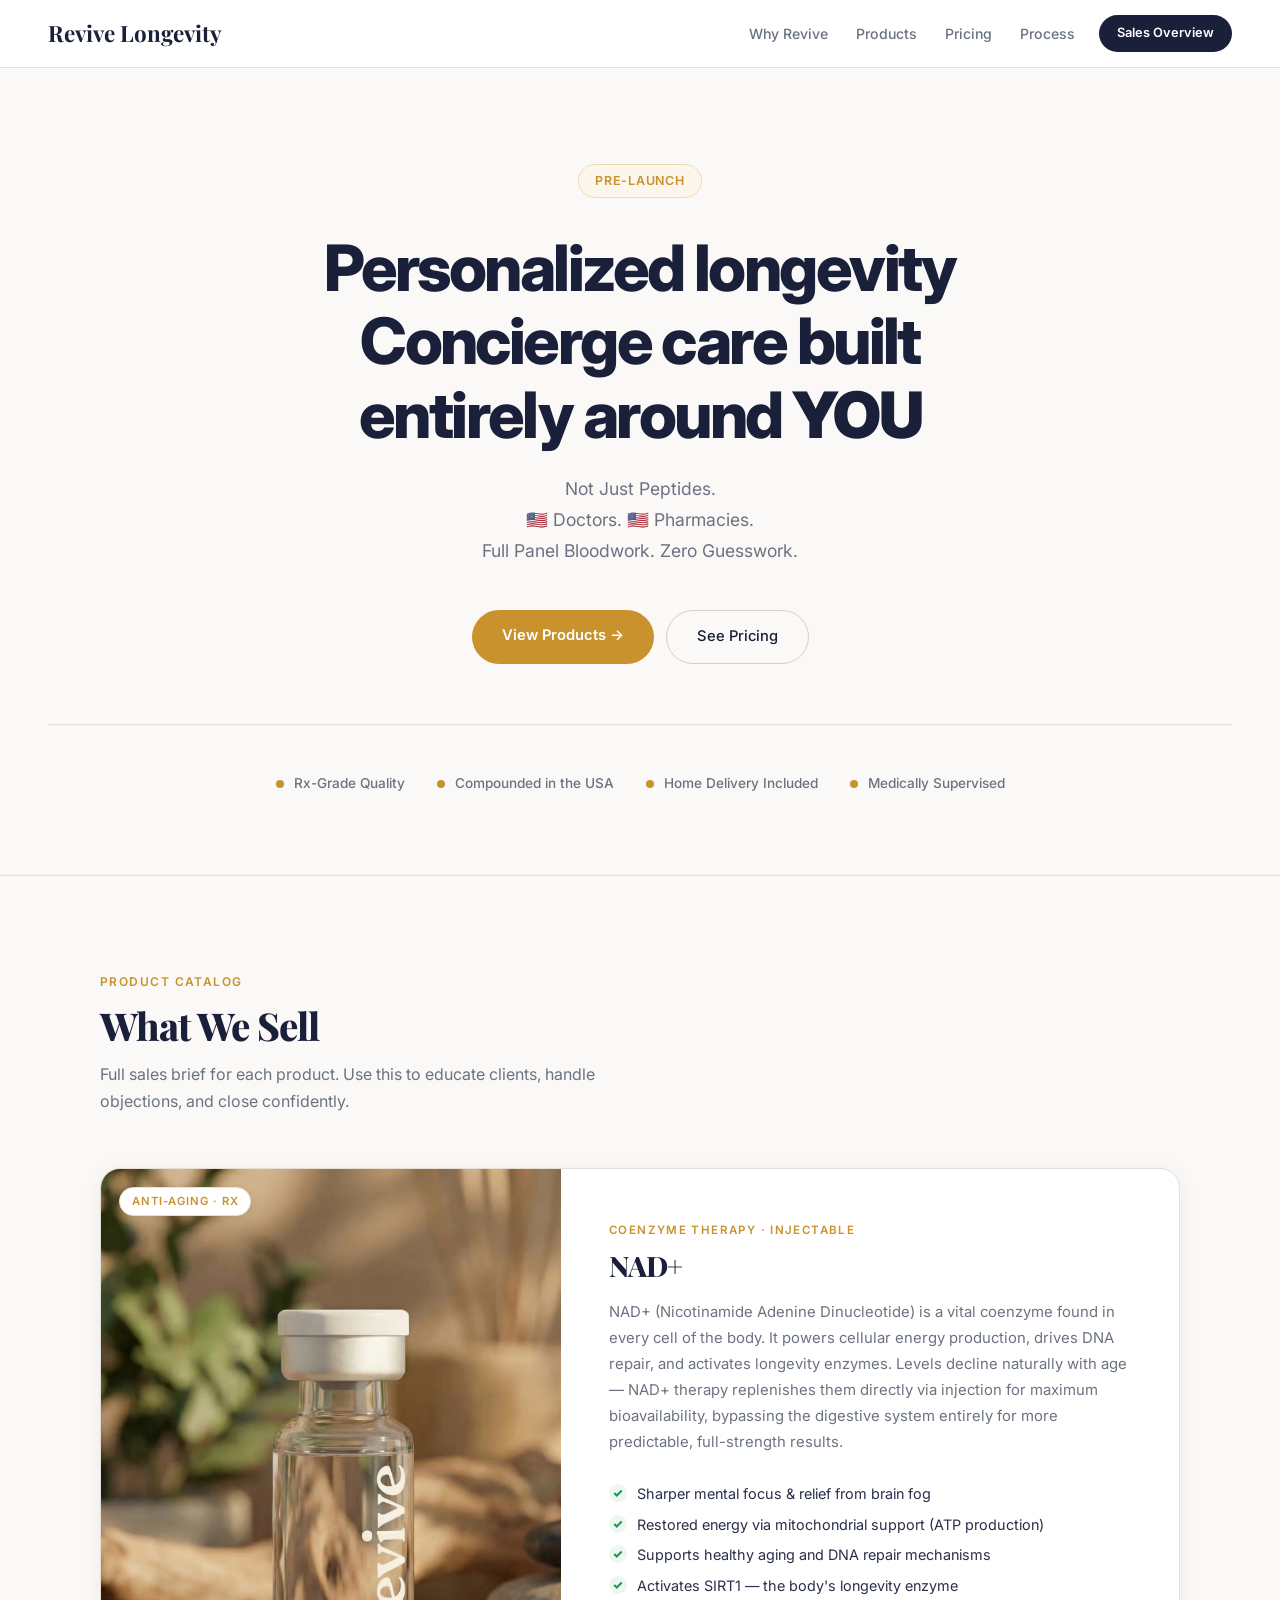
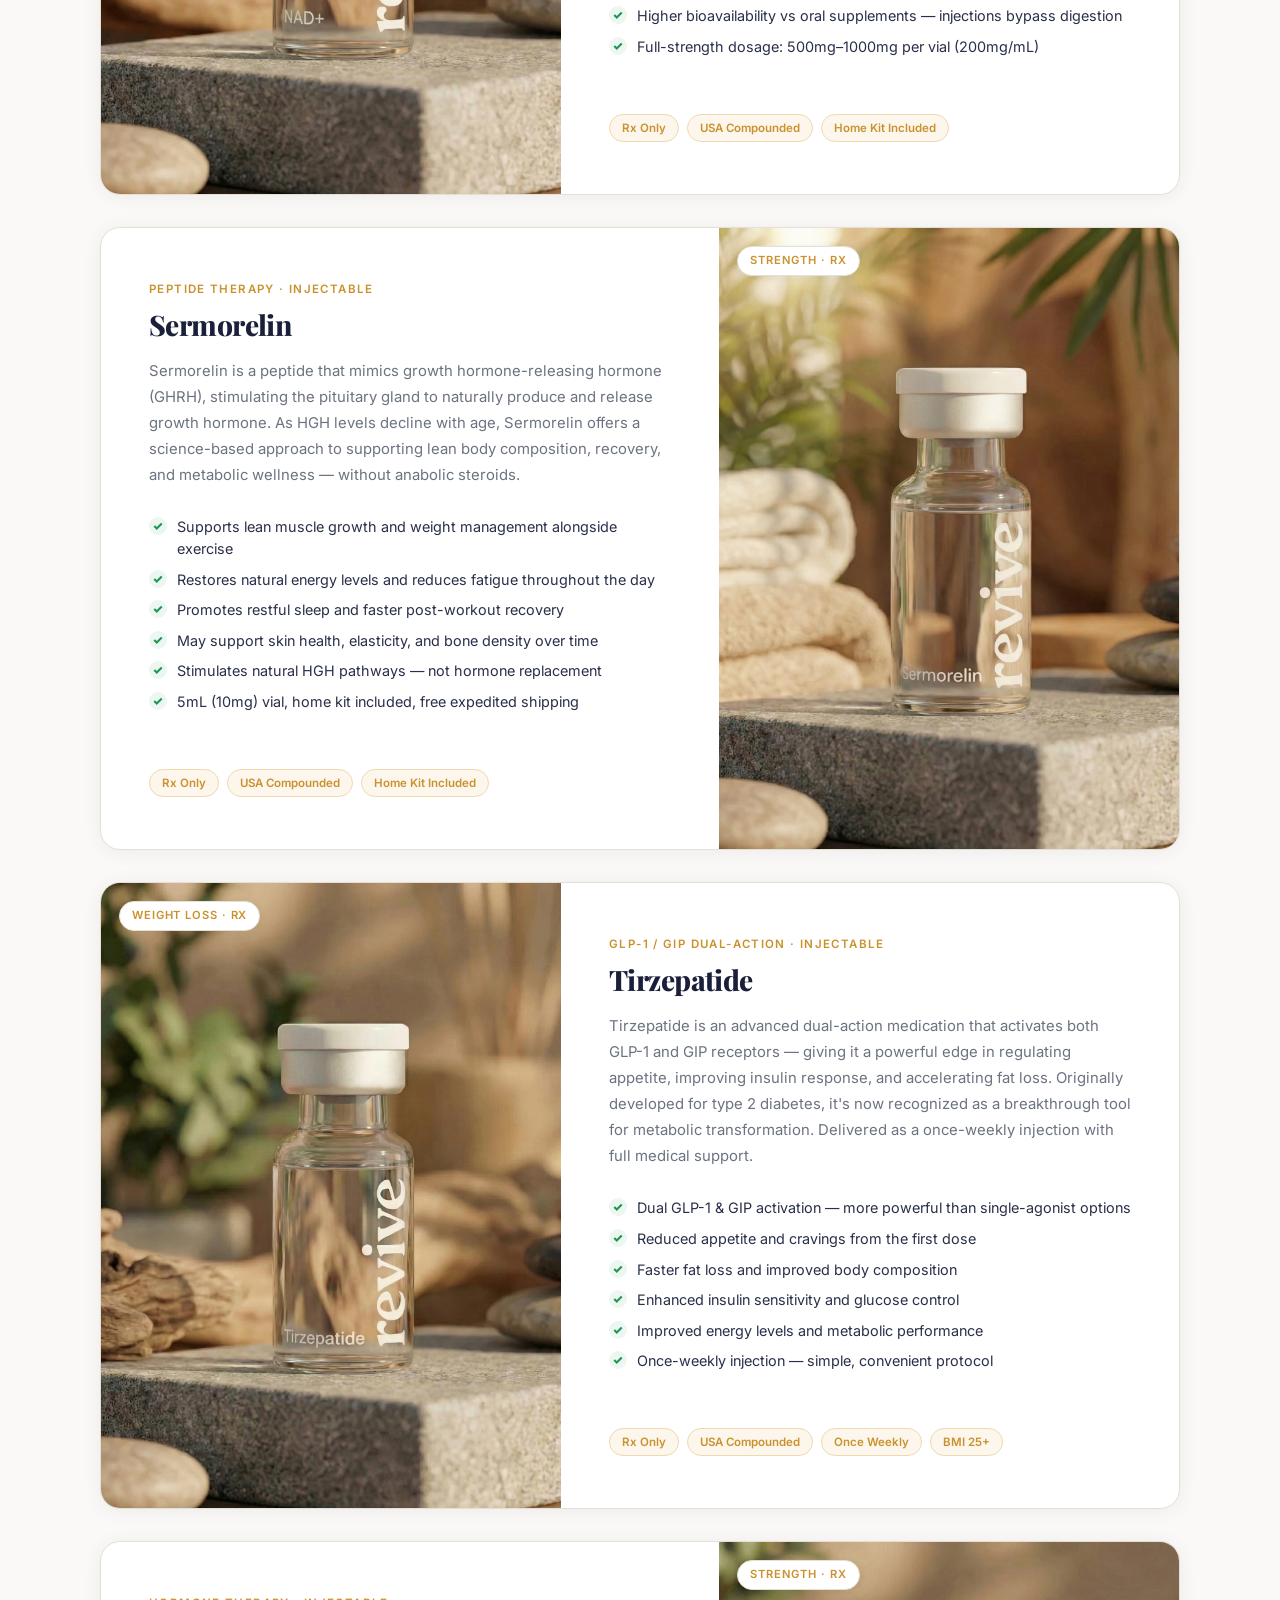
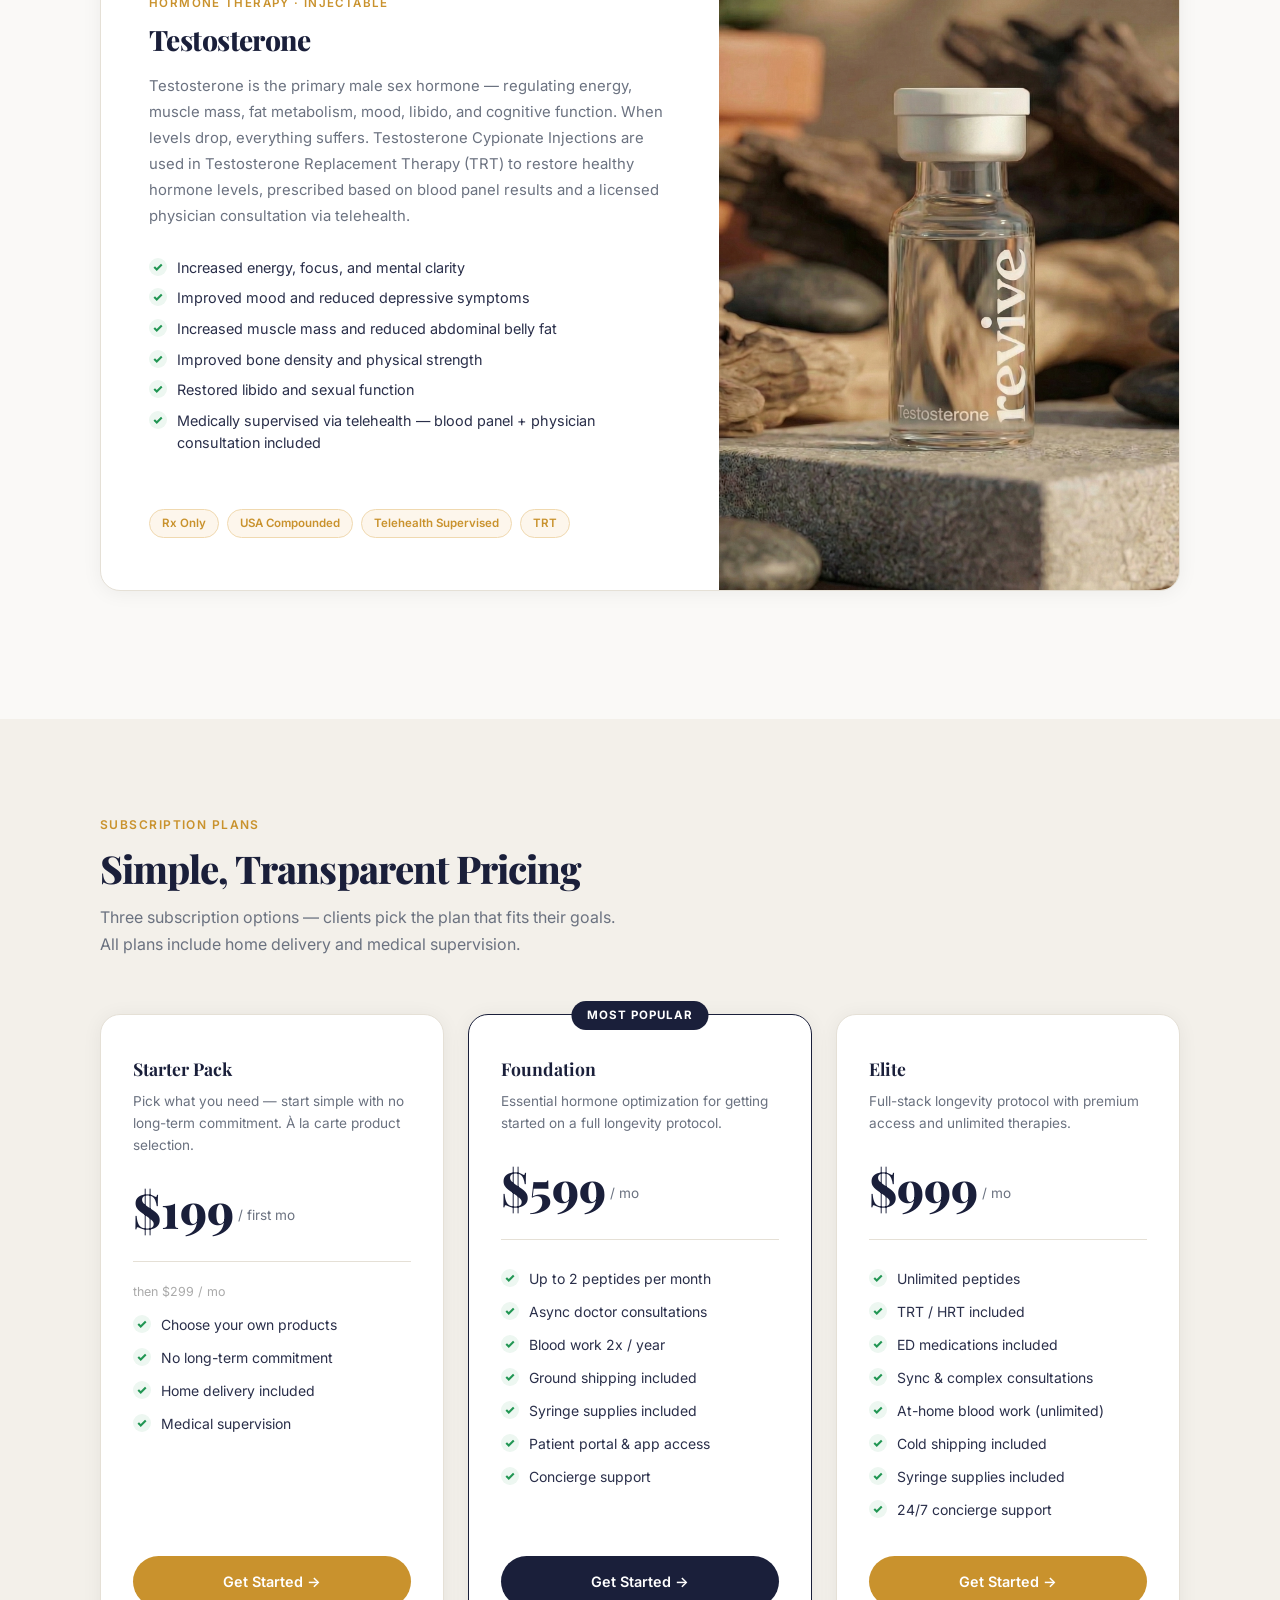
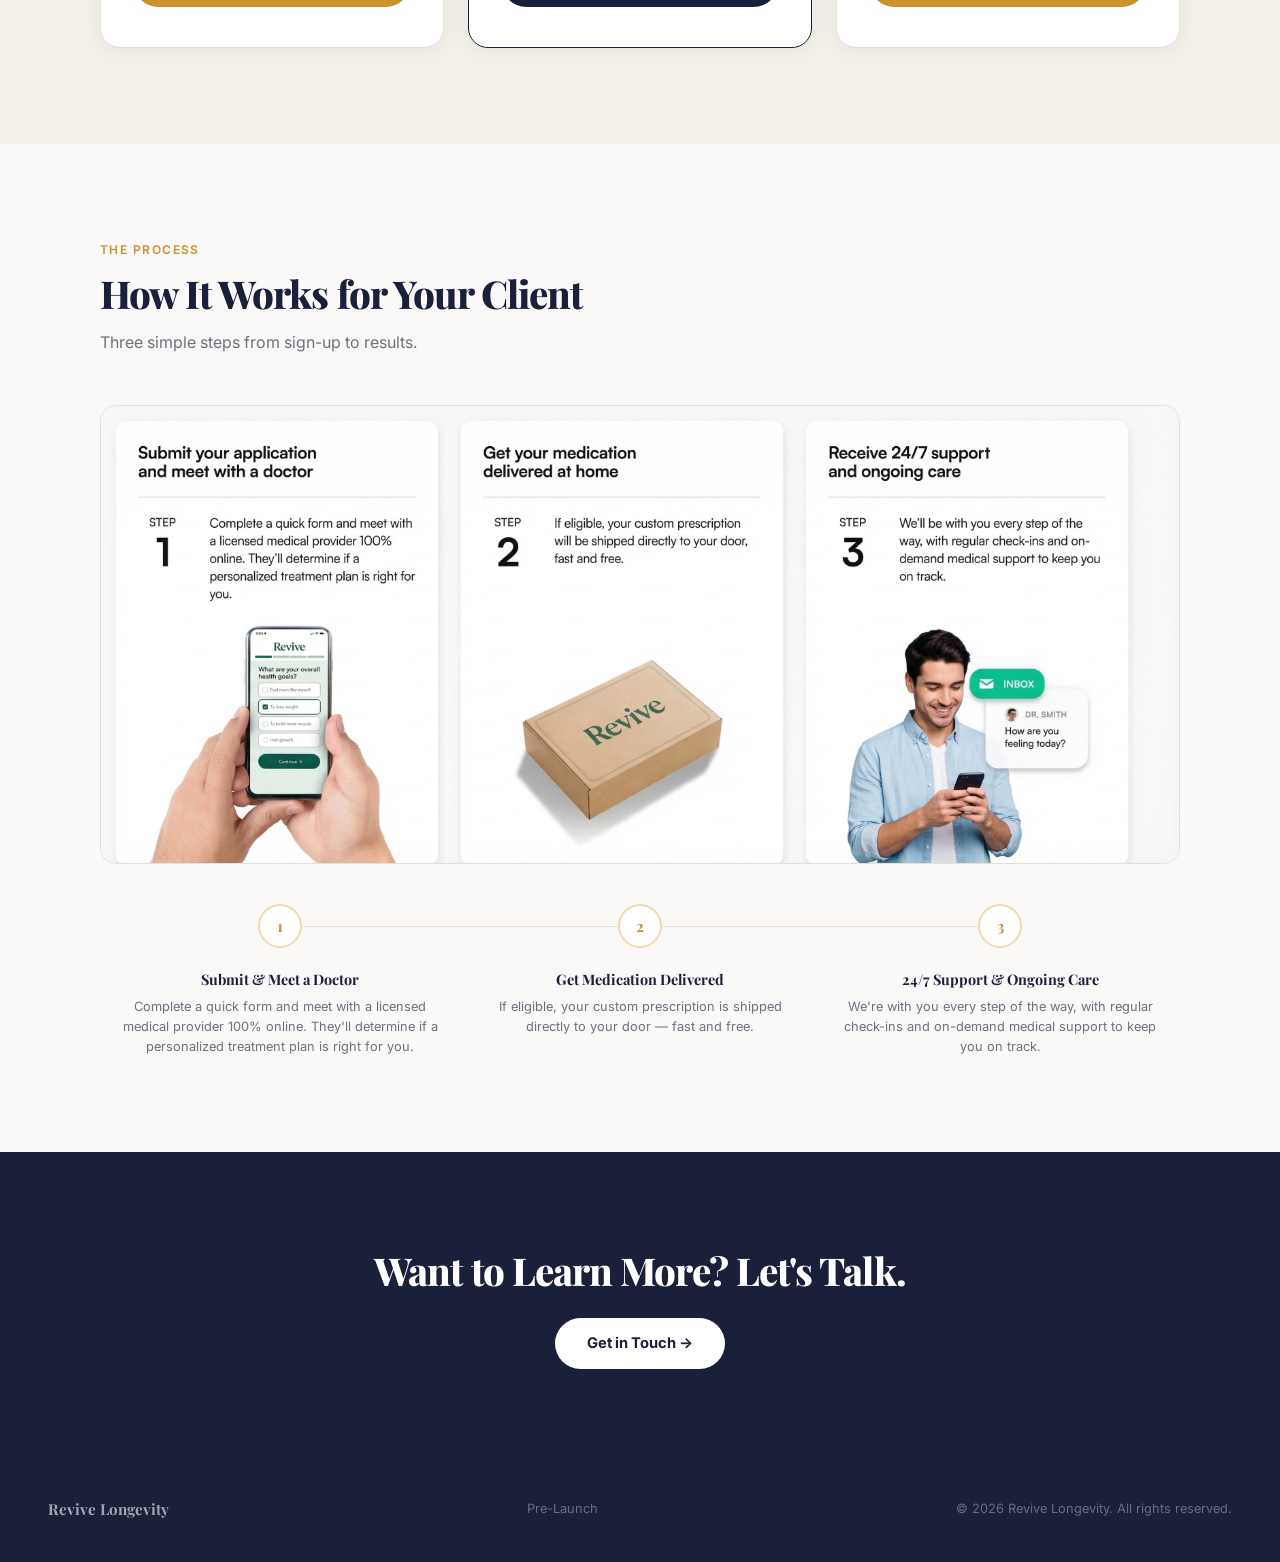
==== commit 0be473df: "Remove Why Clients Choose Us section" ====
--- a/prelaunch/index.html
+++ b/prelaunch/index.html
@@ -396,22 +396,6 @@
     </div>
   </div>
 
-  <!-- WHY REVIVE -->
-  <div class="section alt" id="why">
-    <div class="container">
-      <p class="section-eyebrow">Why Revive</p>
-      <h2 class="section-heading">Why Clients Choose Us</h2>
-      <p class="section-body">What makes Revive Longevity different over the competition.</p>
-      <div class="why-grid">
-        <div class="why-card"><div class="why-icon">🔬</div><h3>Medical Grade Quality</h3><p>Prescription-based, compounded in the USA under strict pharmaceutical standards. Not supplements — real medicine.</p></div>
-        <div class="why-card"><div class="why-icon">🏠</div><h3>Delivered to the Door</h3><p>No clinic visits, no waiting rooms. Full treatment kit ships directly to the client's home.</p></div>
-        <div class="why-card"><div class="why-icon">🩺</div><h3>Medically Supervised</h3><p>Every protocol is reviewed by licensed providers. Safe, legal, and evidence-backed.</p></div>
-        <div class="why-card"><div class="why-icon">⚡</div><h3>Fast, Noticeable Results</h3><p>Many clients report feeling the difference within the first 2–3 weeks of starting their protocol.</p></div>
-        <div class="why-card"><div class="why-icon">🎯</div><h3>Personalized Protocols</h3><p>Dosage and product selection are tailored to each individual's goals, history, and baseline.</p></div>
-      </div>
-    </div>
-  </div>
-
   <!-- PRODUCTS -->
   <div class="section" id="products">
     <div class="container">
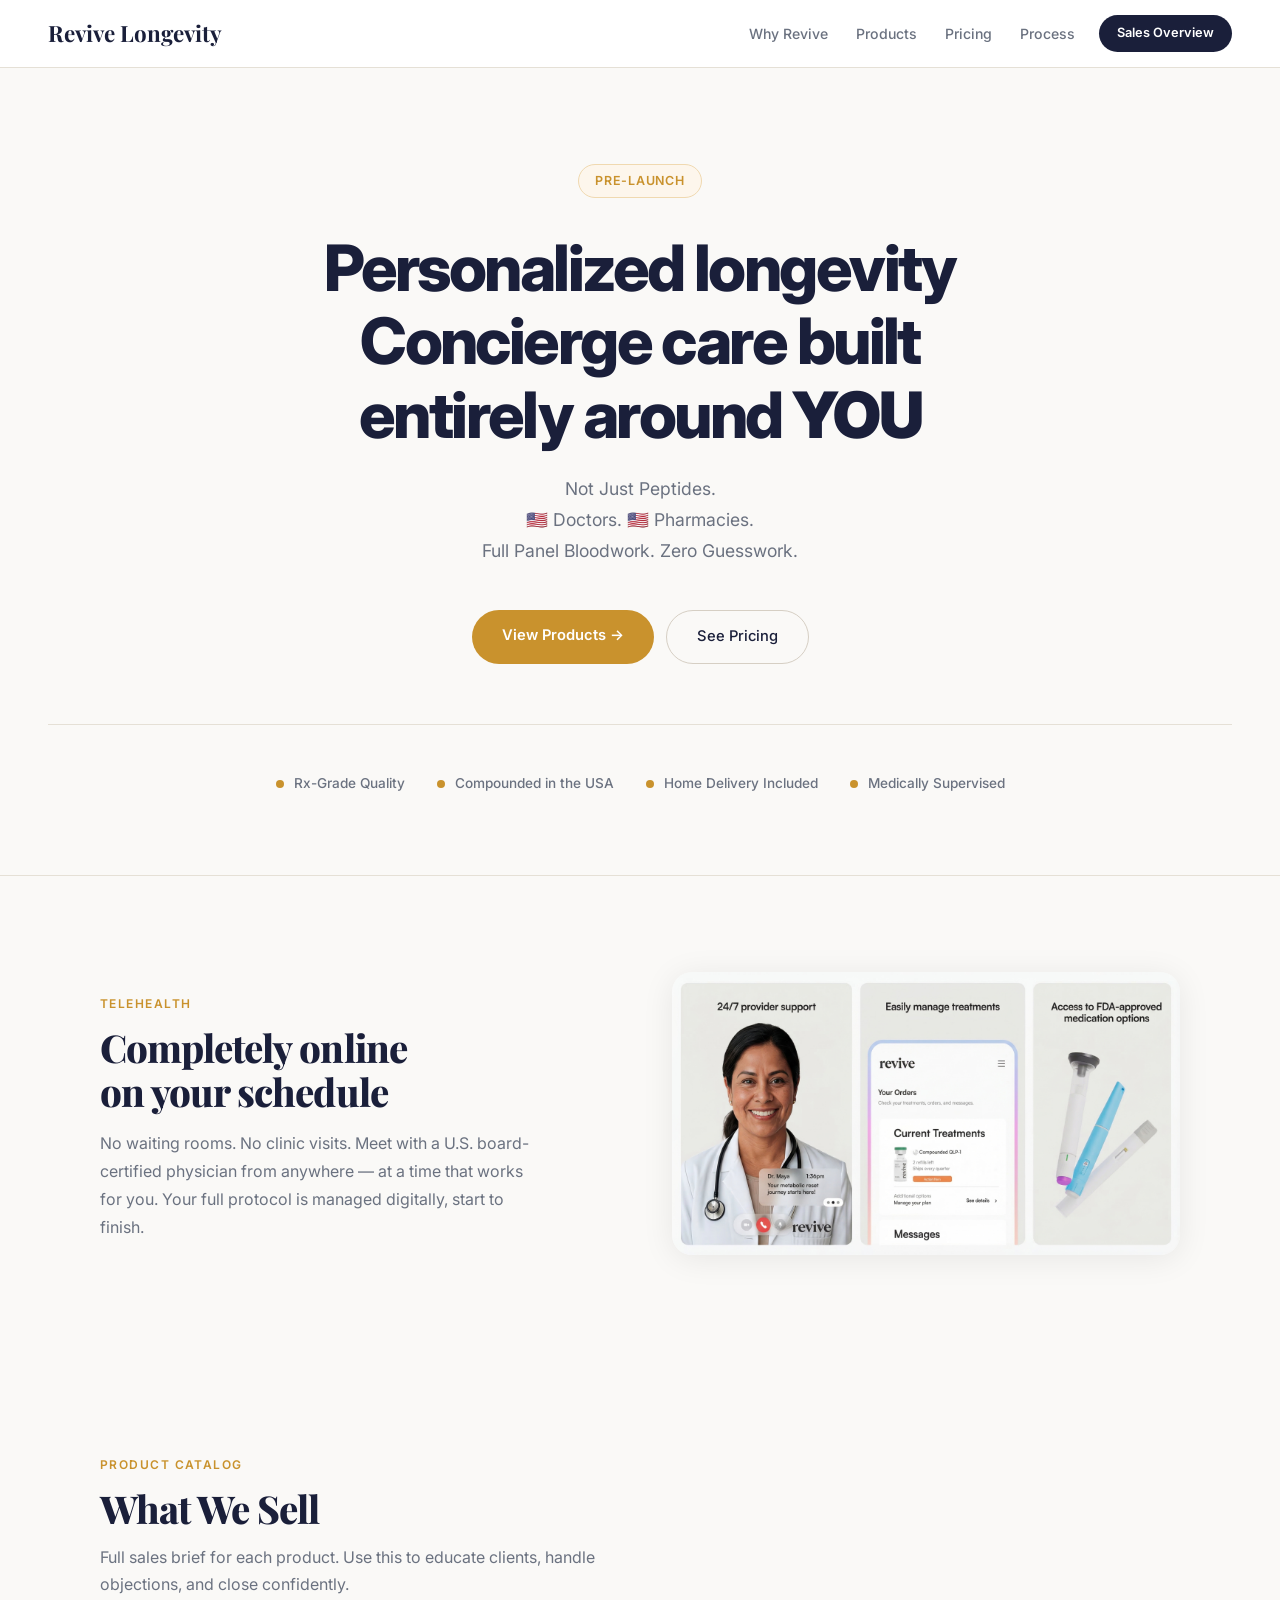
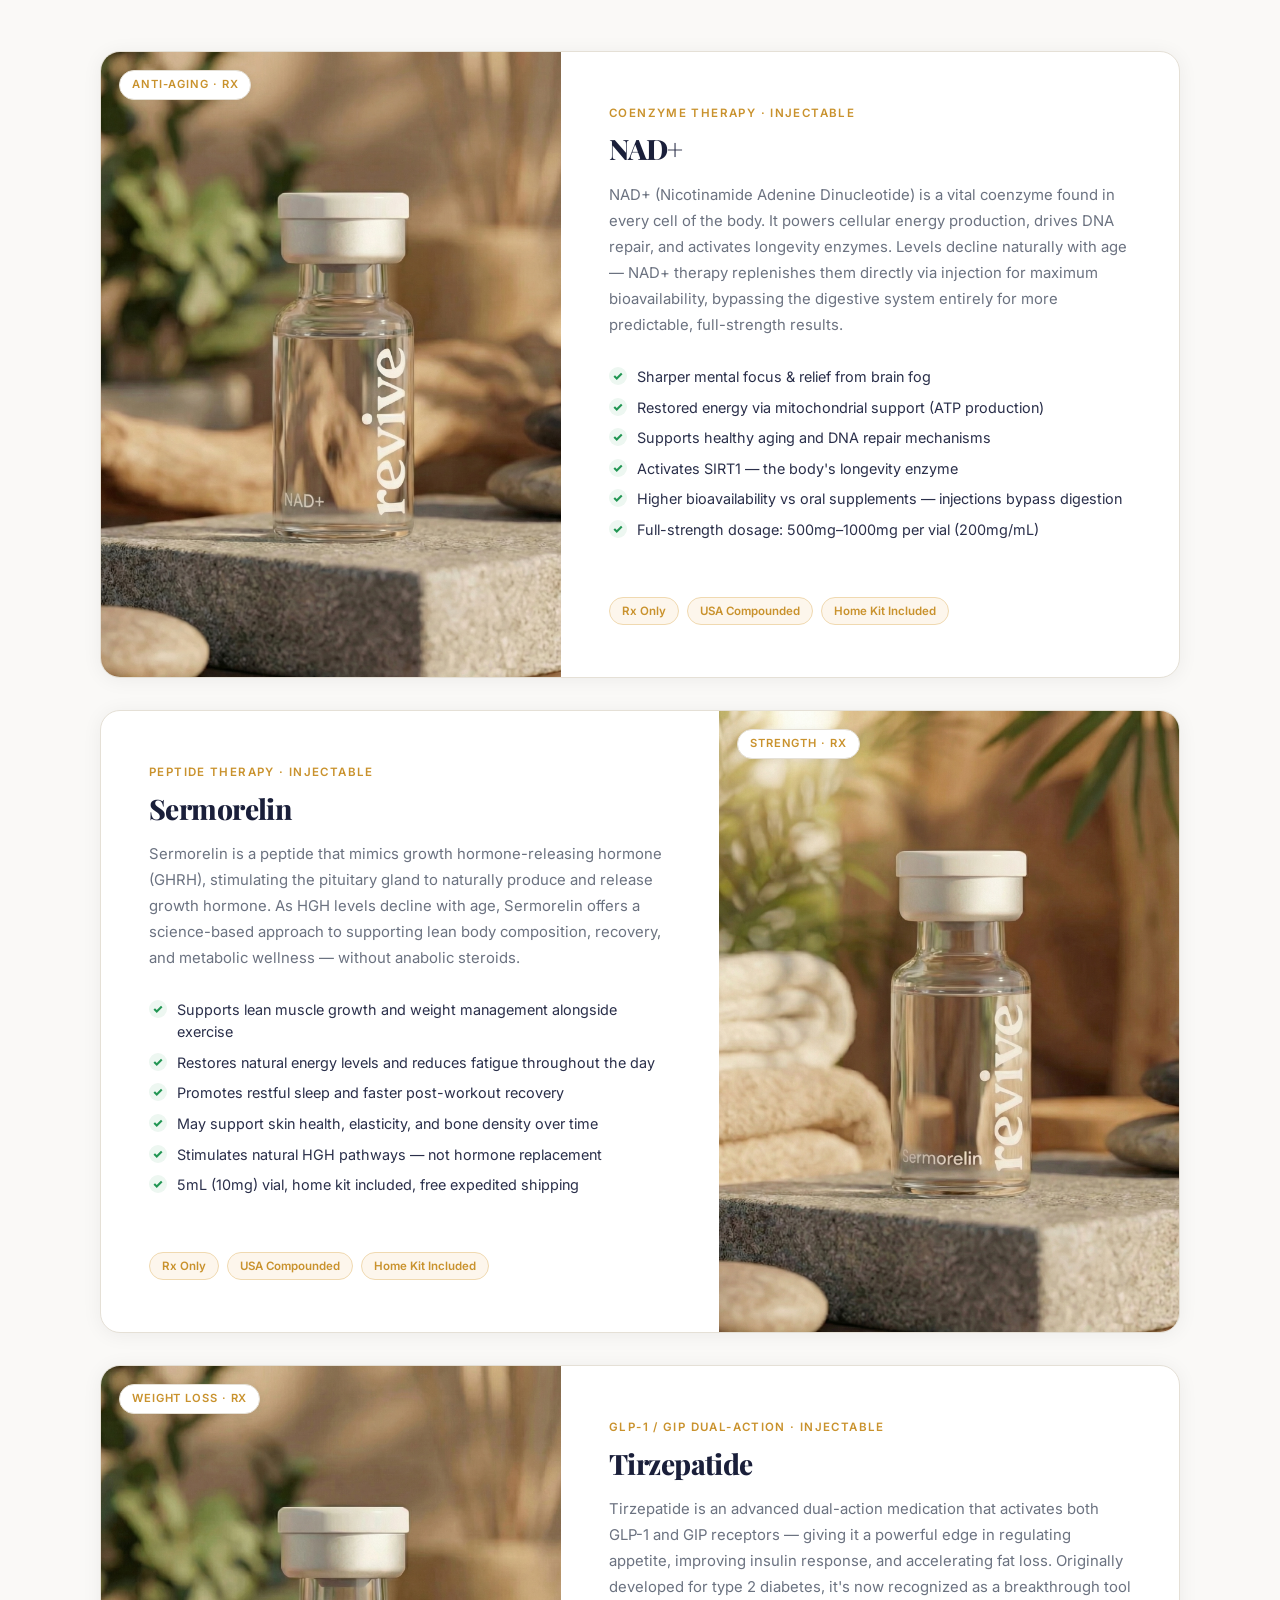
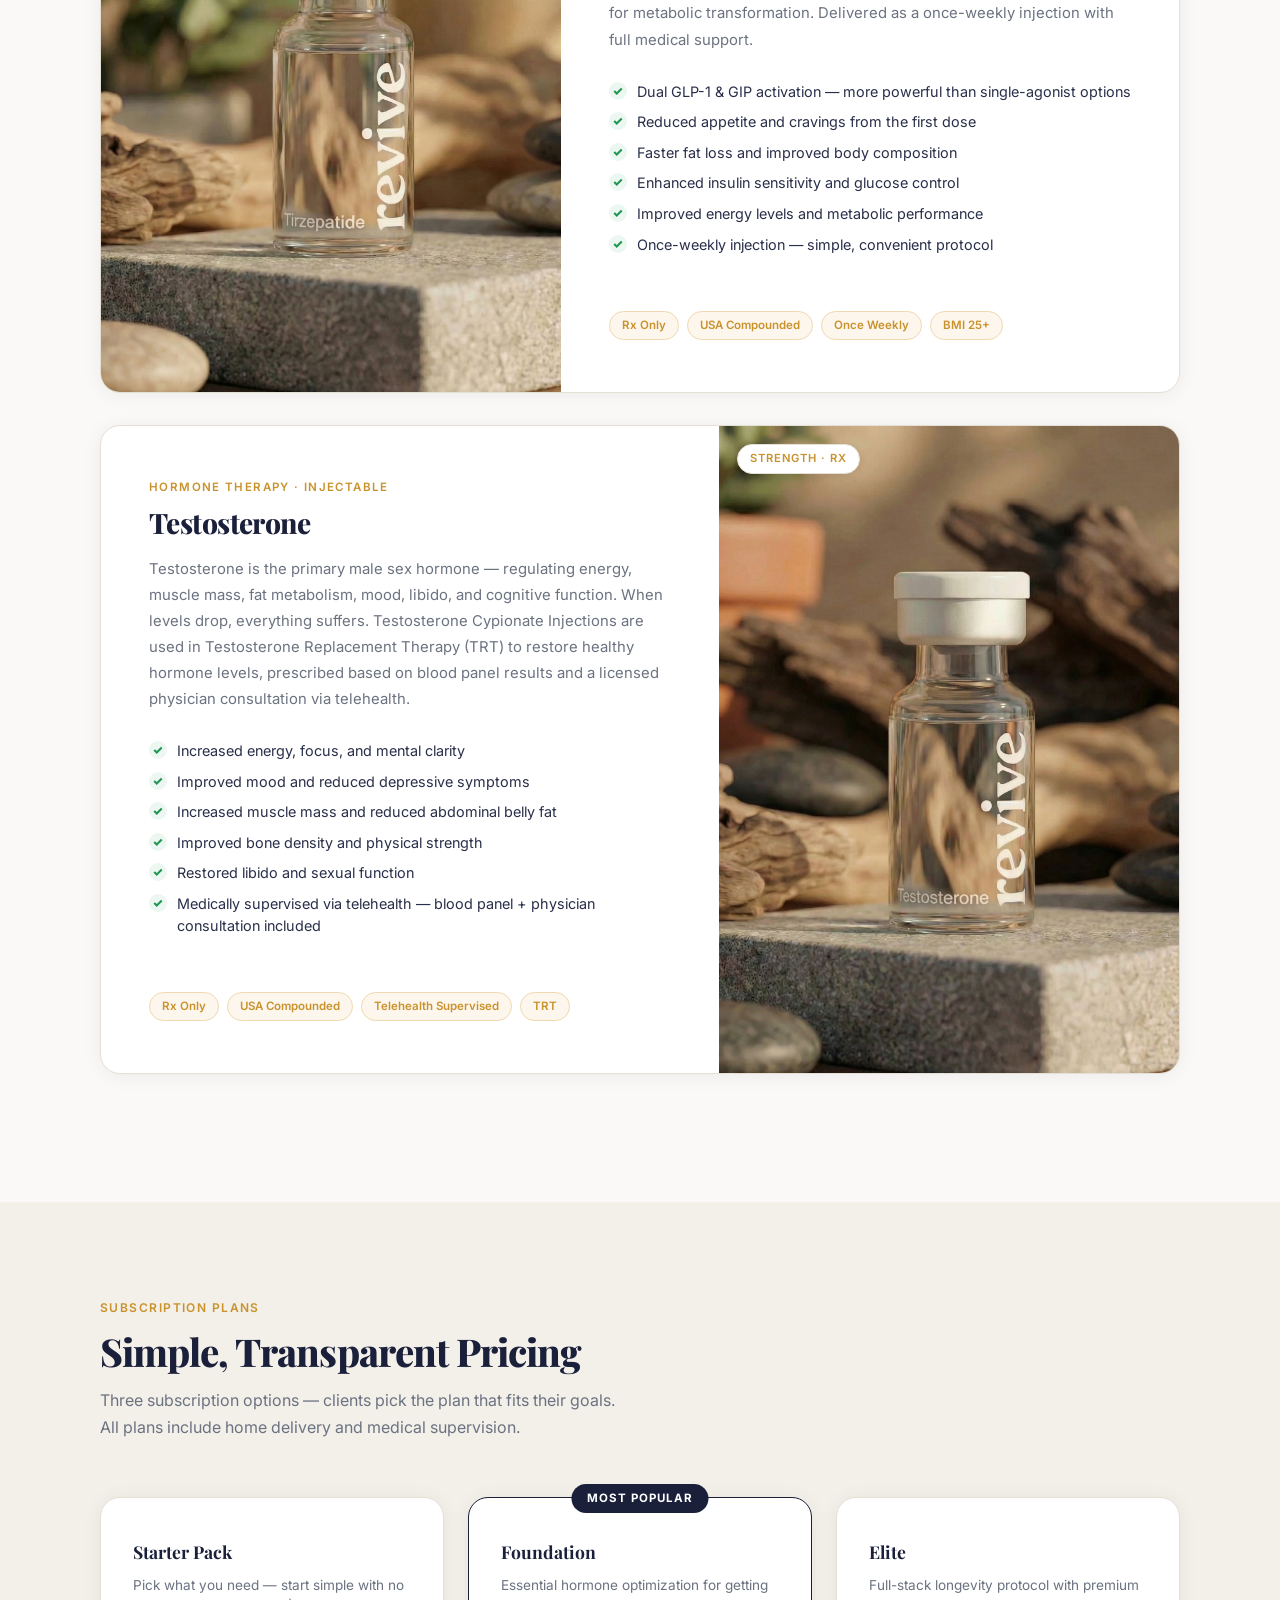
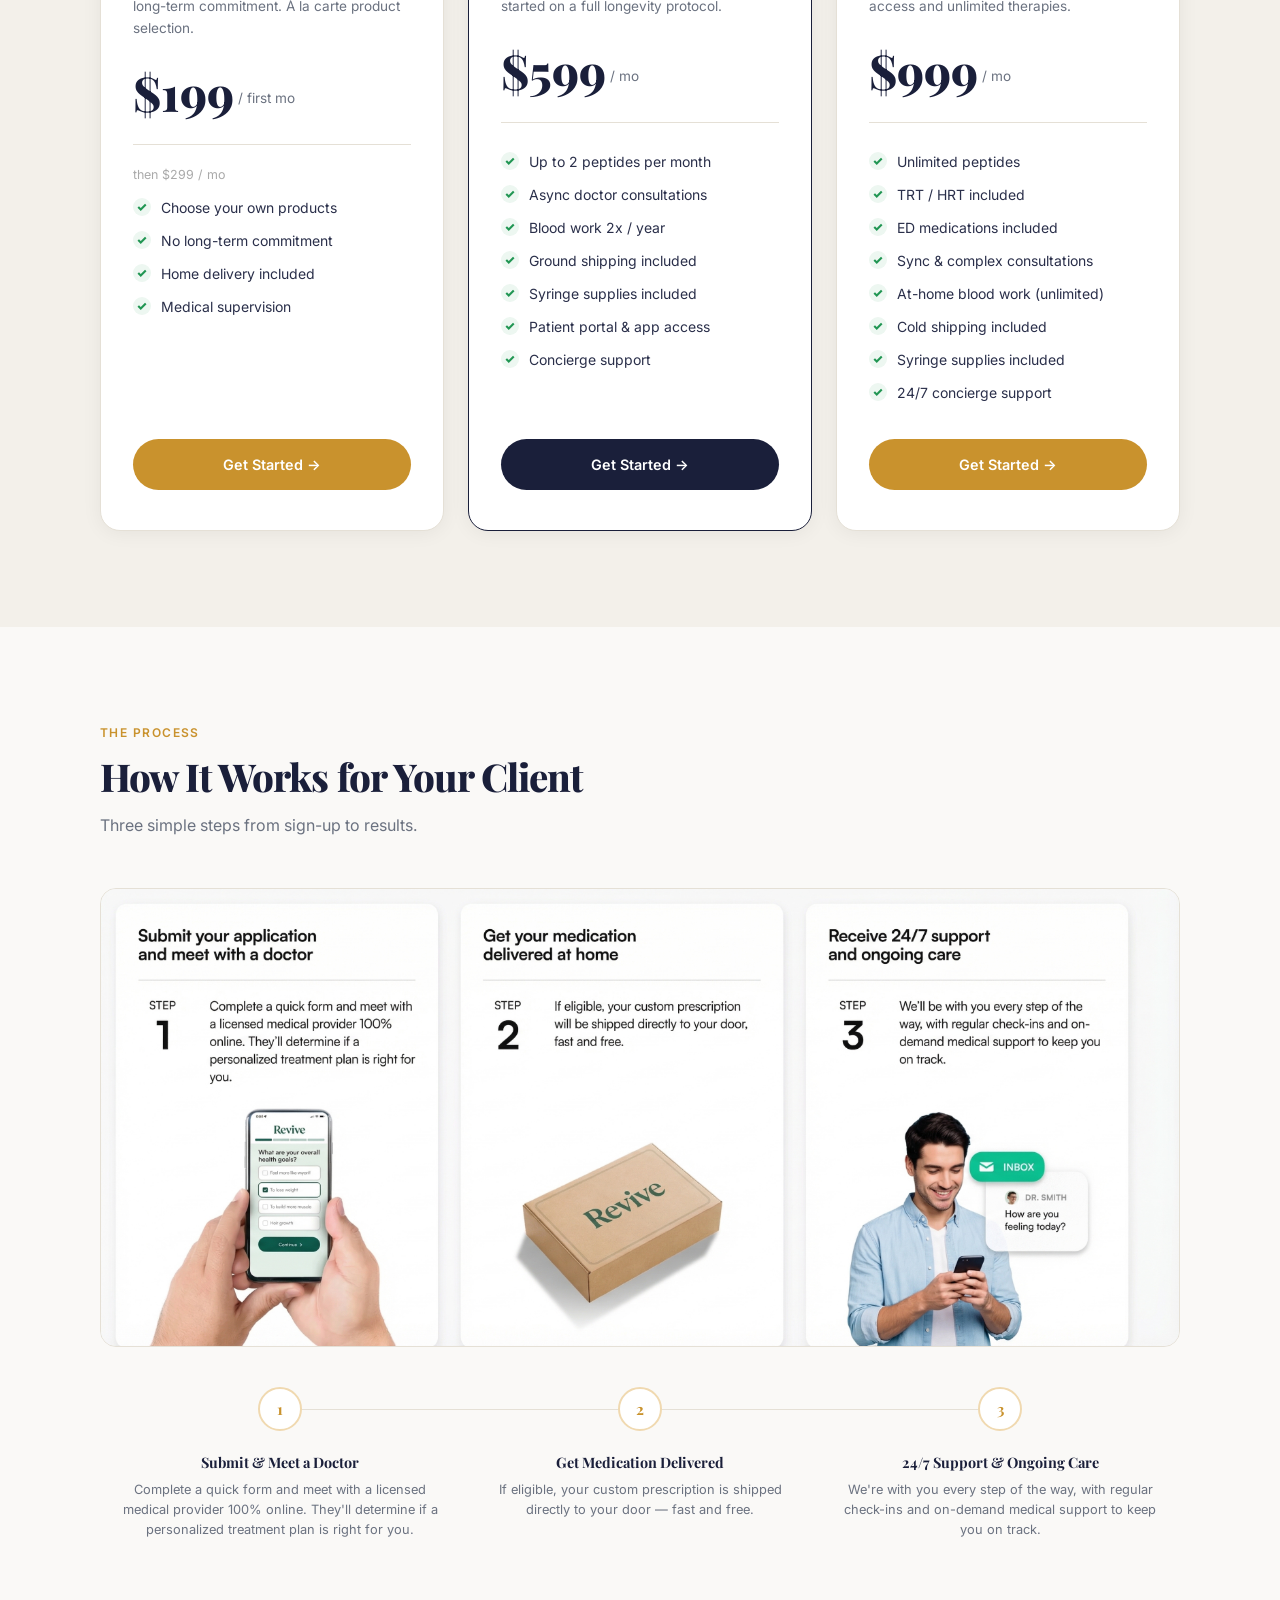
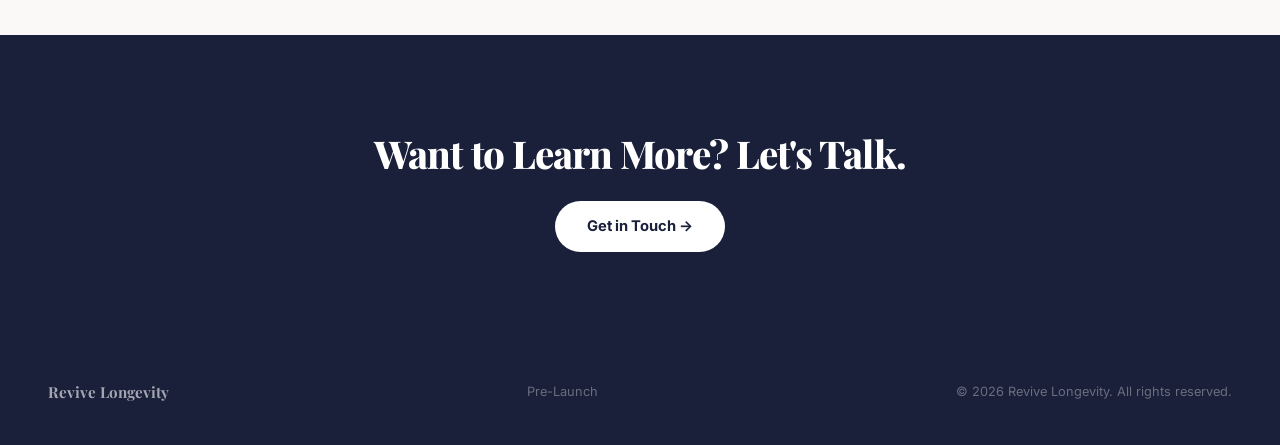
==== commit 69a9ff6a: "Add 'Completely online on your schedule' section with image" ====
--- a/prelaunch/index.html
+++ b/prelaunch/index.html
@@ -396,6 +396,24 @@
     </div>
   </div>
 
+  <!-- ONLINE SCHEDULE -->
+  <div class="section" id="online-schedule">
+    <div class="container">
+      <div style="display:flex;align-items:center;gap:64px;flex-wrap:wrap;">
+        <div style="flex:1;min-width:280px;">
+          <p class="section-eyebrow">Telehealth</p>
+          <h2 class="section-heading">Completely online<br/>on your schedule</h2>
+          <p style="font-size:1rem;color:var(--muted);line-height:1.75;margin-top:16px;max-width:440px;">
+            No waiting rooms. No clinic visits. Meet with a U.S. board-certified physician from anywhere — at a time that works for you. Your full protocol is managed digitally, start to finish.
+          </p>
+        </div>
+        <div style="flex:1;min-width:280px;">
+          <img src="/online_schedule.jpg" alt="Completely online on your schedule" style="width:100%;border-radius:20px;box-shadow:0 4px 32px rgba(0,0,0,0.08);" />
+        </div>
+      </div>
+    </div>
+  </div>
+
   <!-- PRODUCTS -->
   <div class="section" id="products">
     <div class="container">
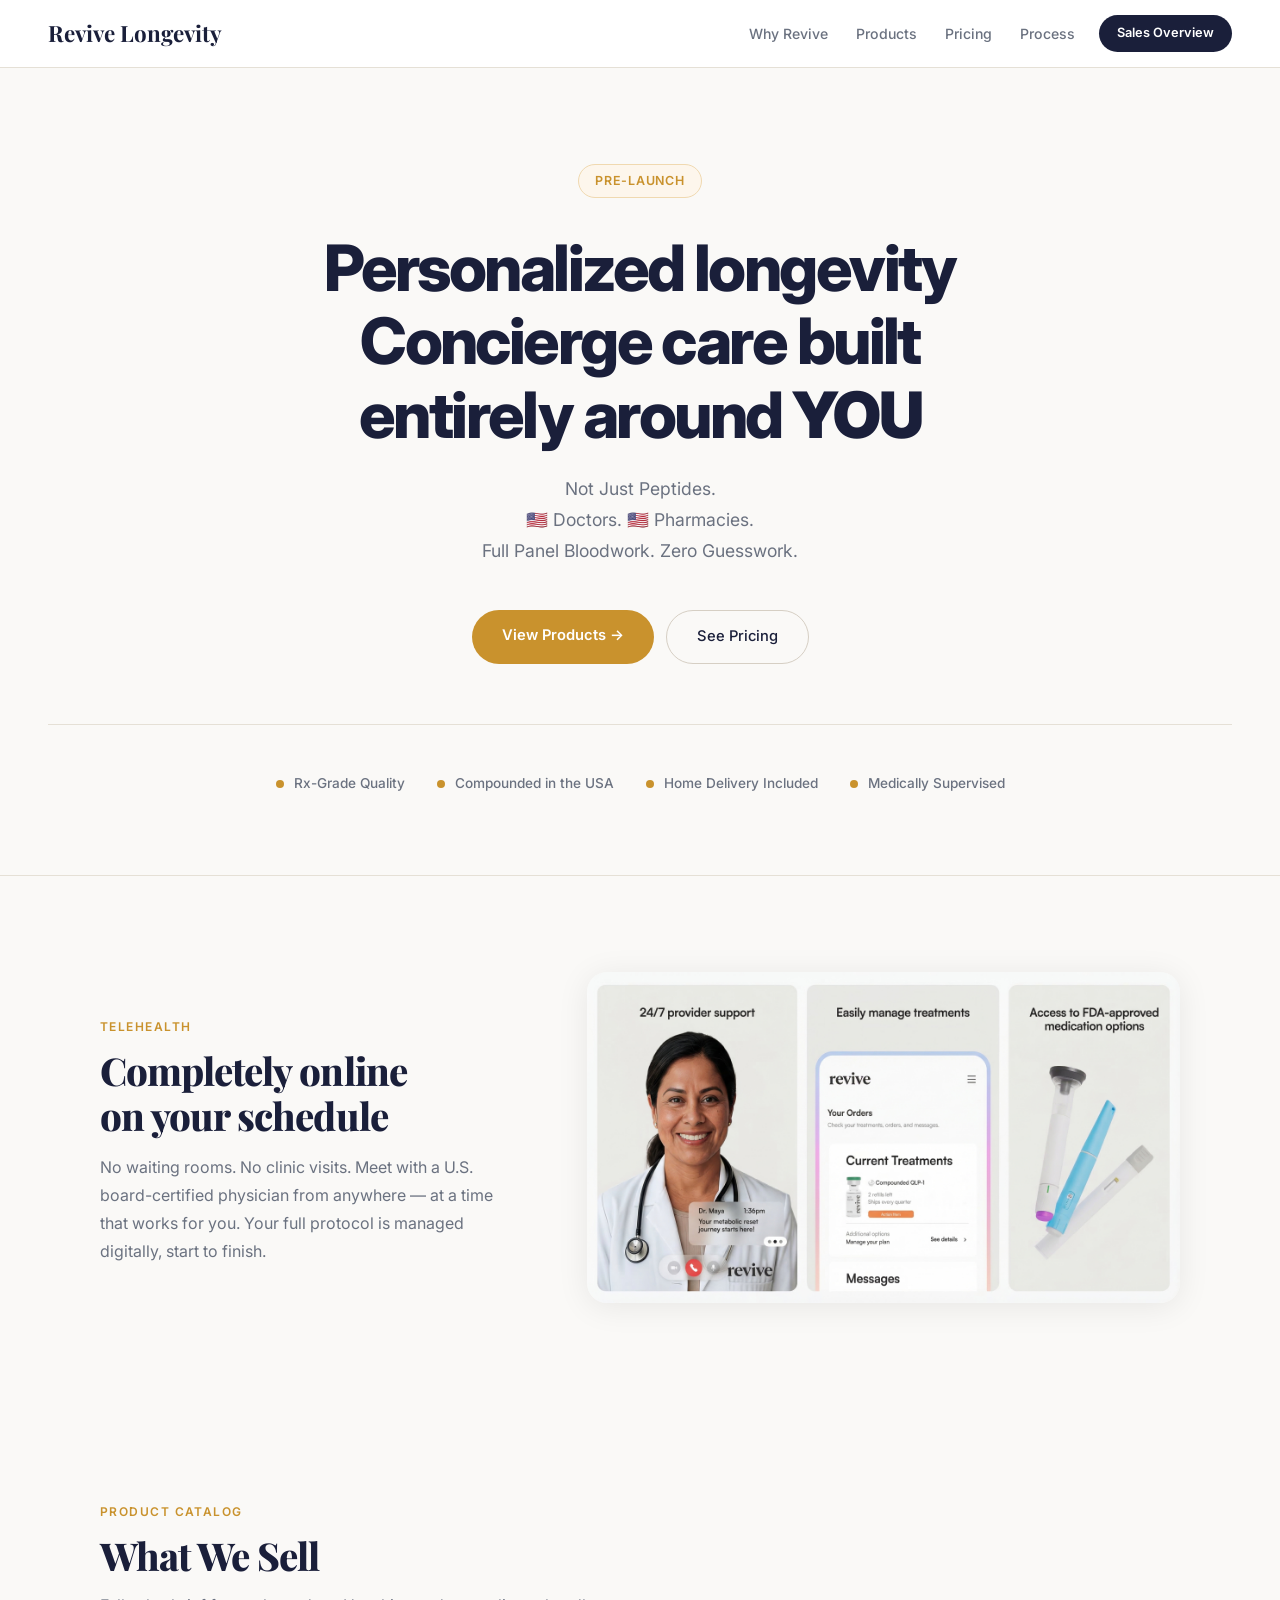
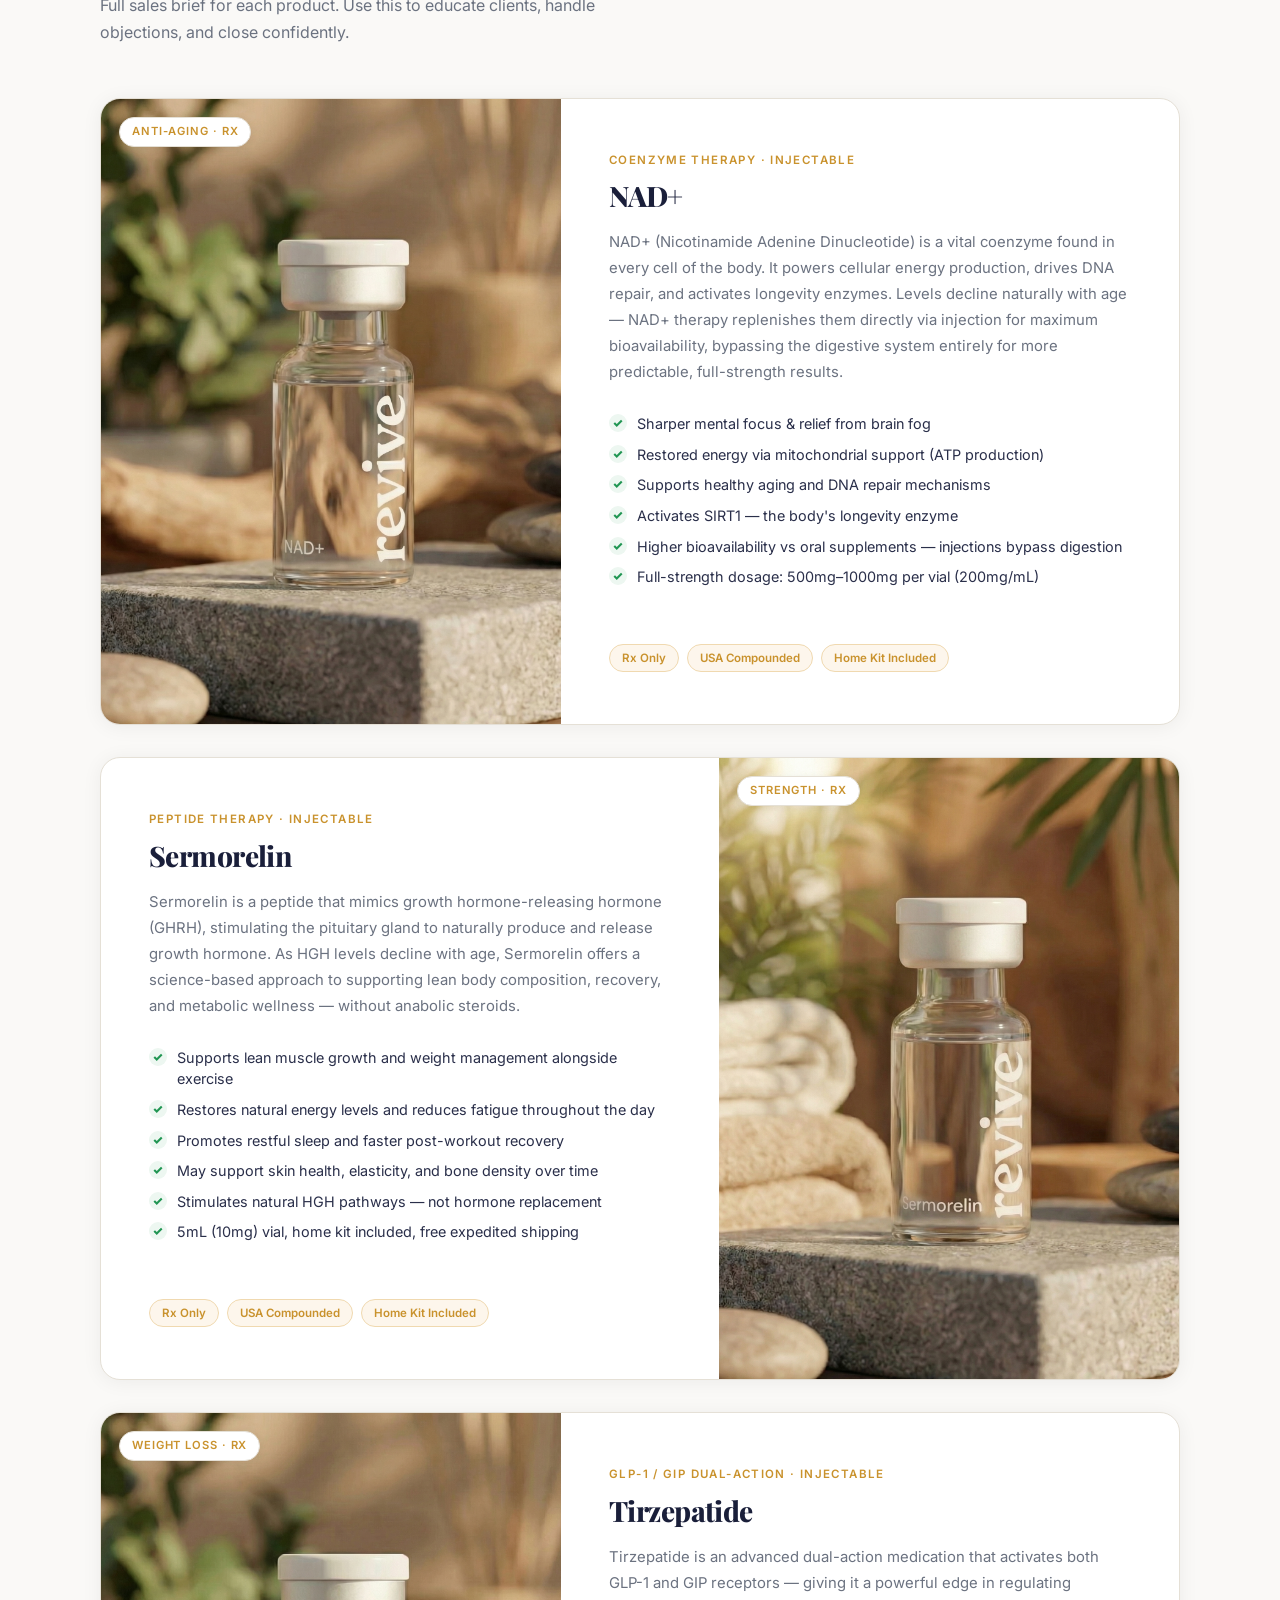
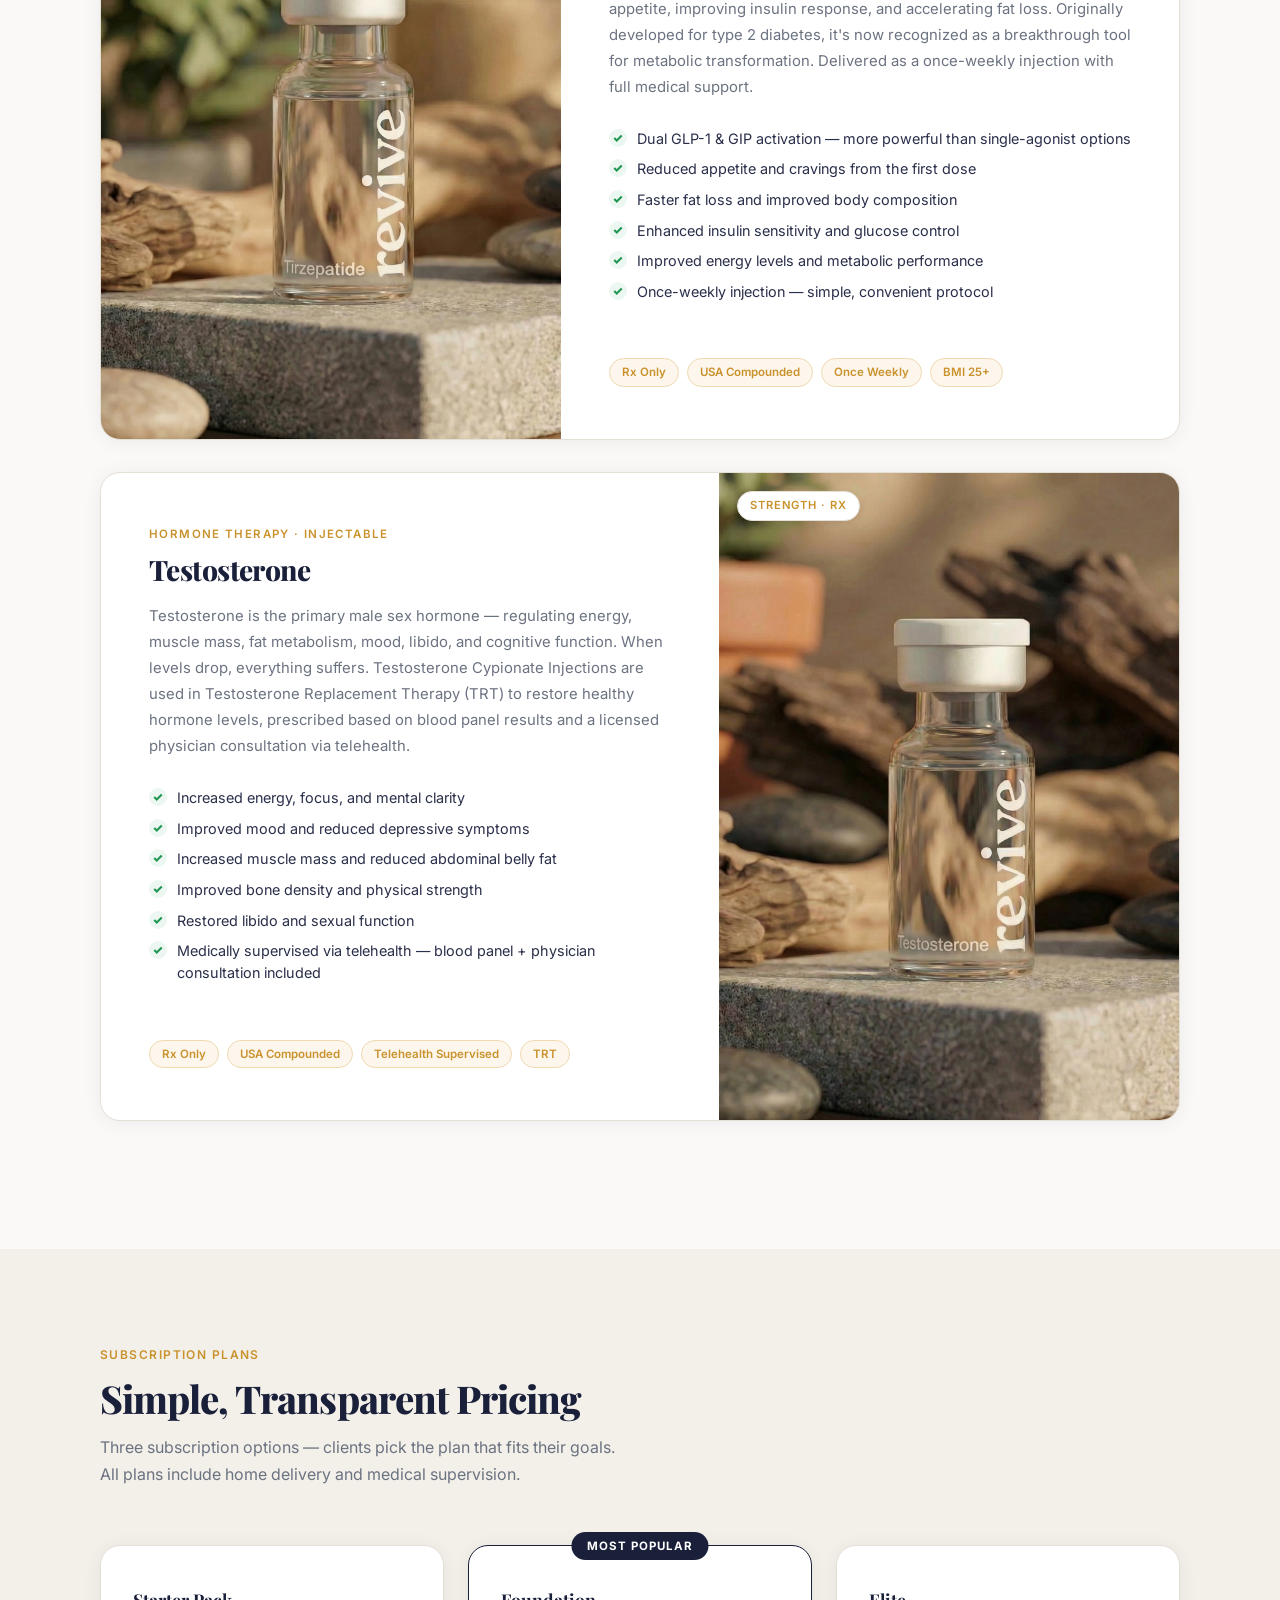
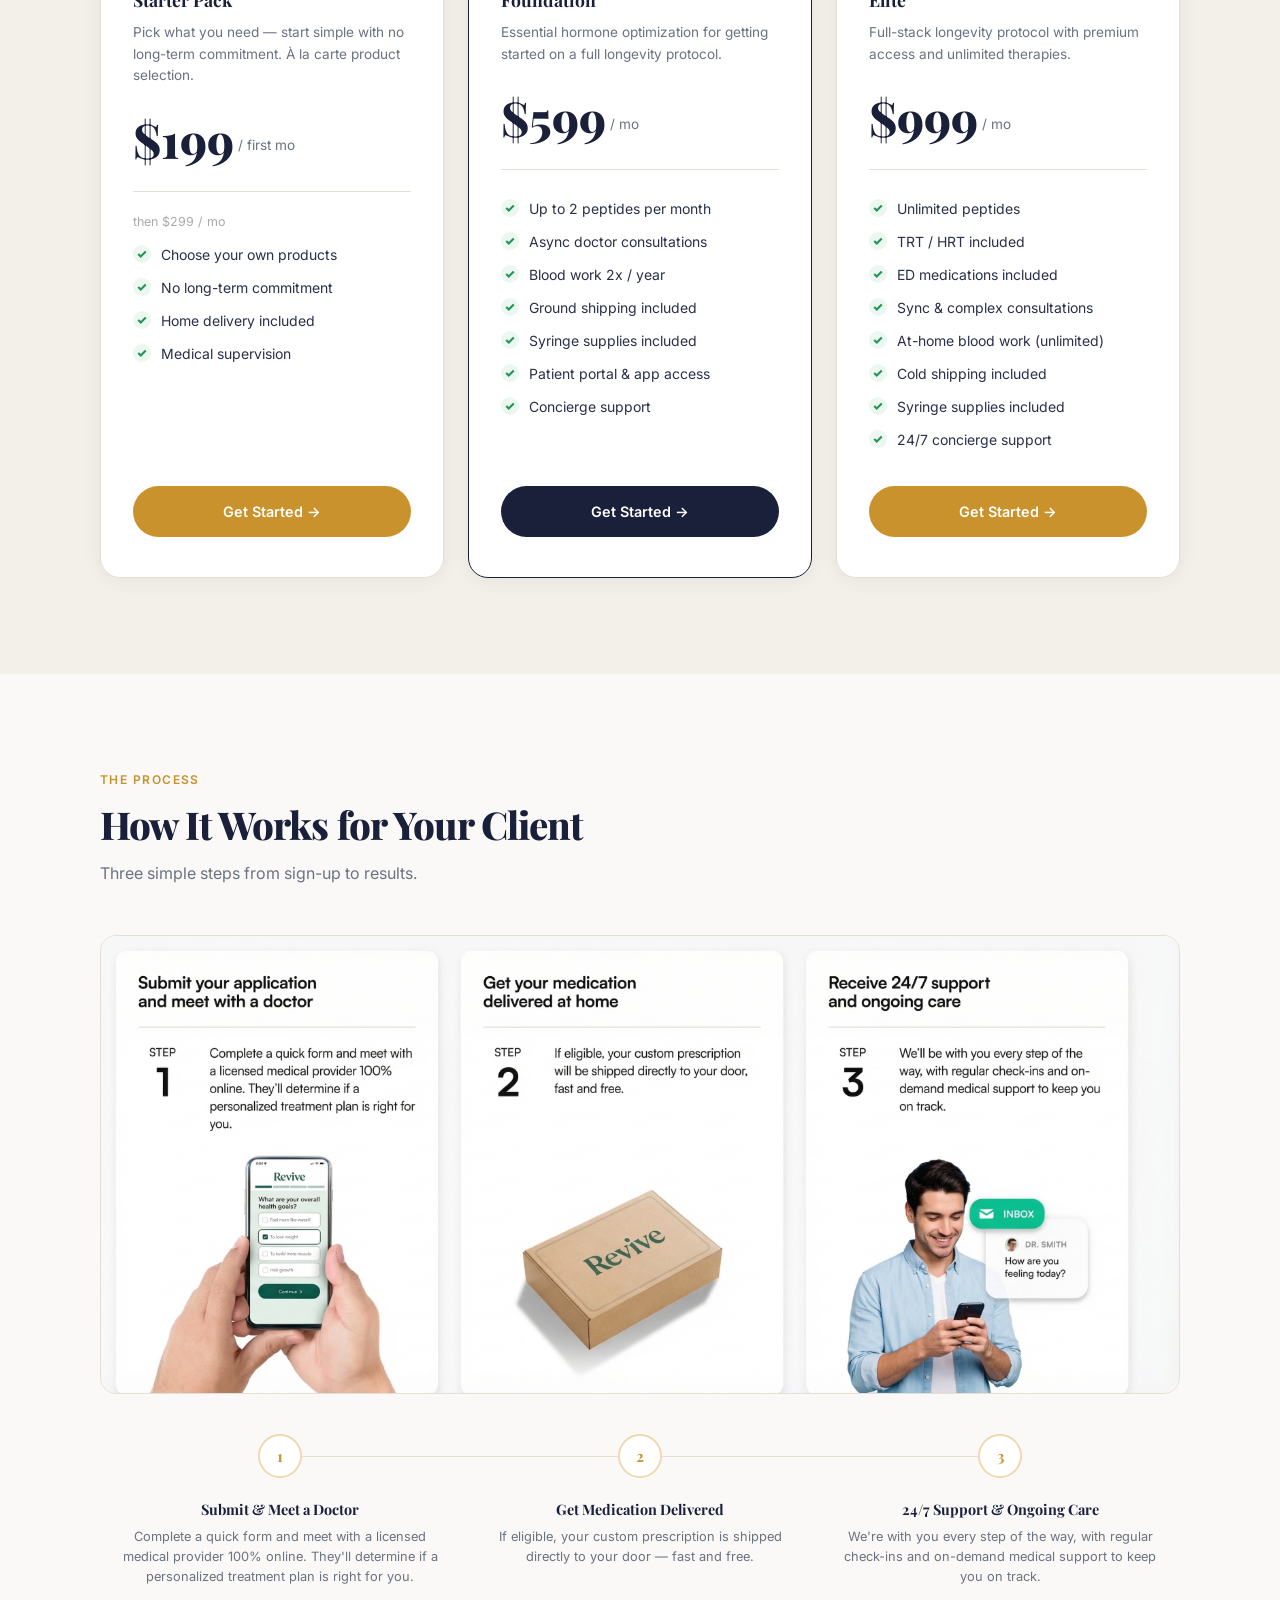
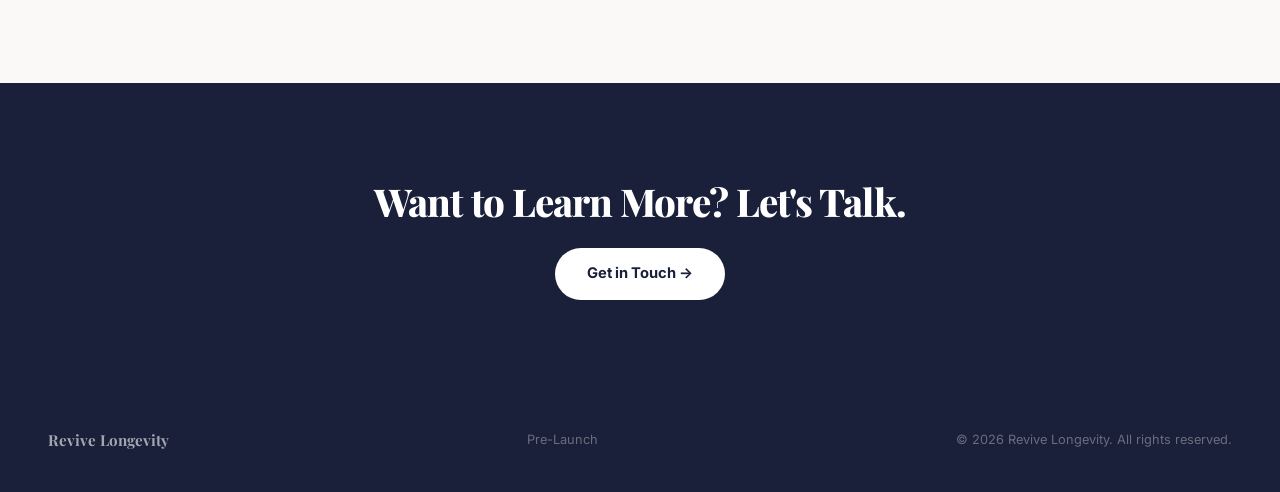
==== commit a9141a7d: "Make online schedule image bigger" ====
--- a/prelaunch/index.html
+++ b/prelaunch/index.html
@@ -407,7 +407,7 @@
             No waiting rooms. No clinic visits. Meet with a U.S. board-certified physician from anywhere — at a time that works for you. Your full protocol is managed digitally, start to finish.
           </p>
         </div>
-        <div style="flex:1;min-width:280px;">
+        <div style="flex:1.4;min-width:320px;">
           <img src="/online_schedule.jpg" alt="Completely online on your schedule" style="width:100%;border-radius:20px;box-shadow:0 4px 32px rgba(0,0,0,0.08);" />
         </div>
       </div>
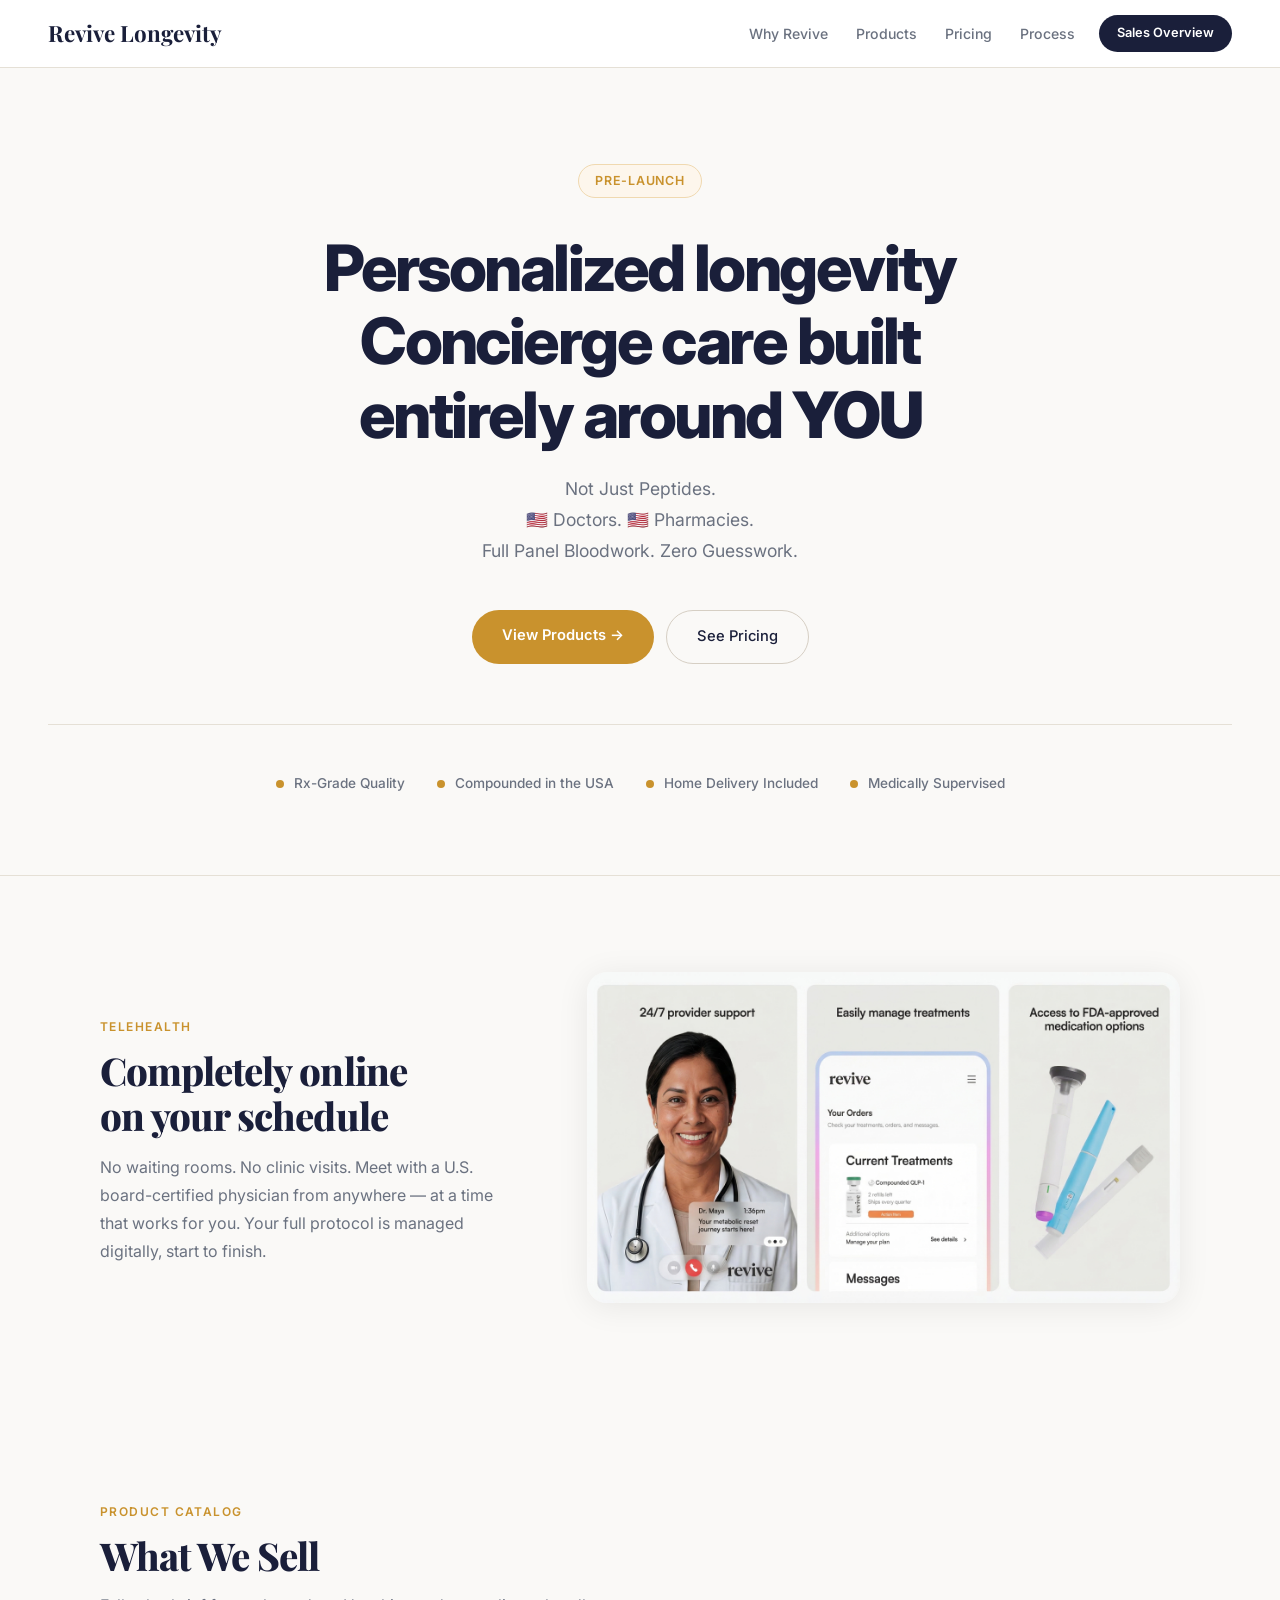
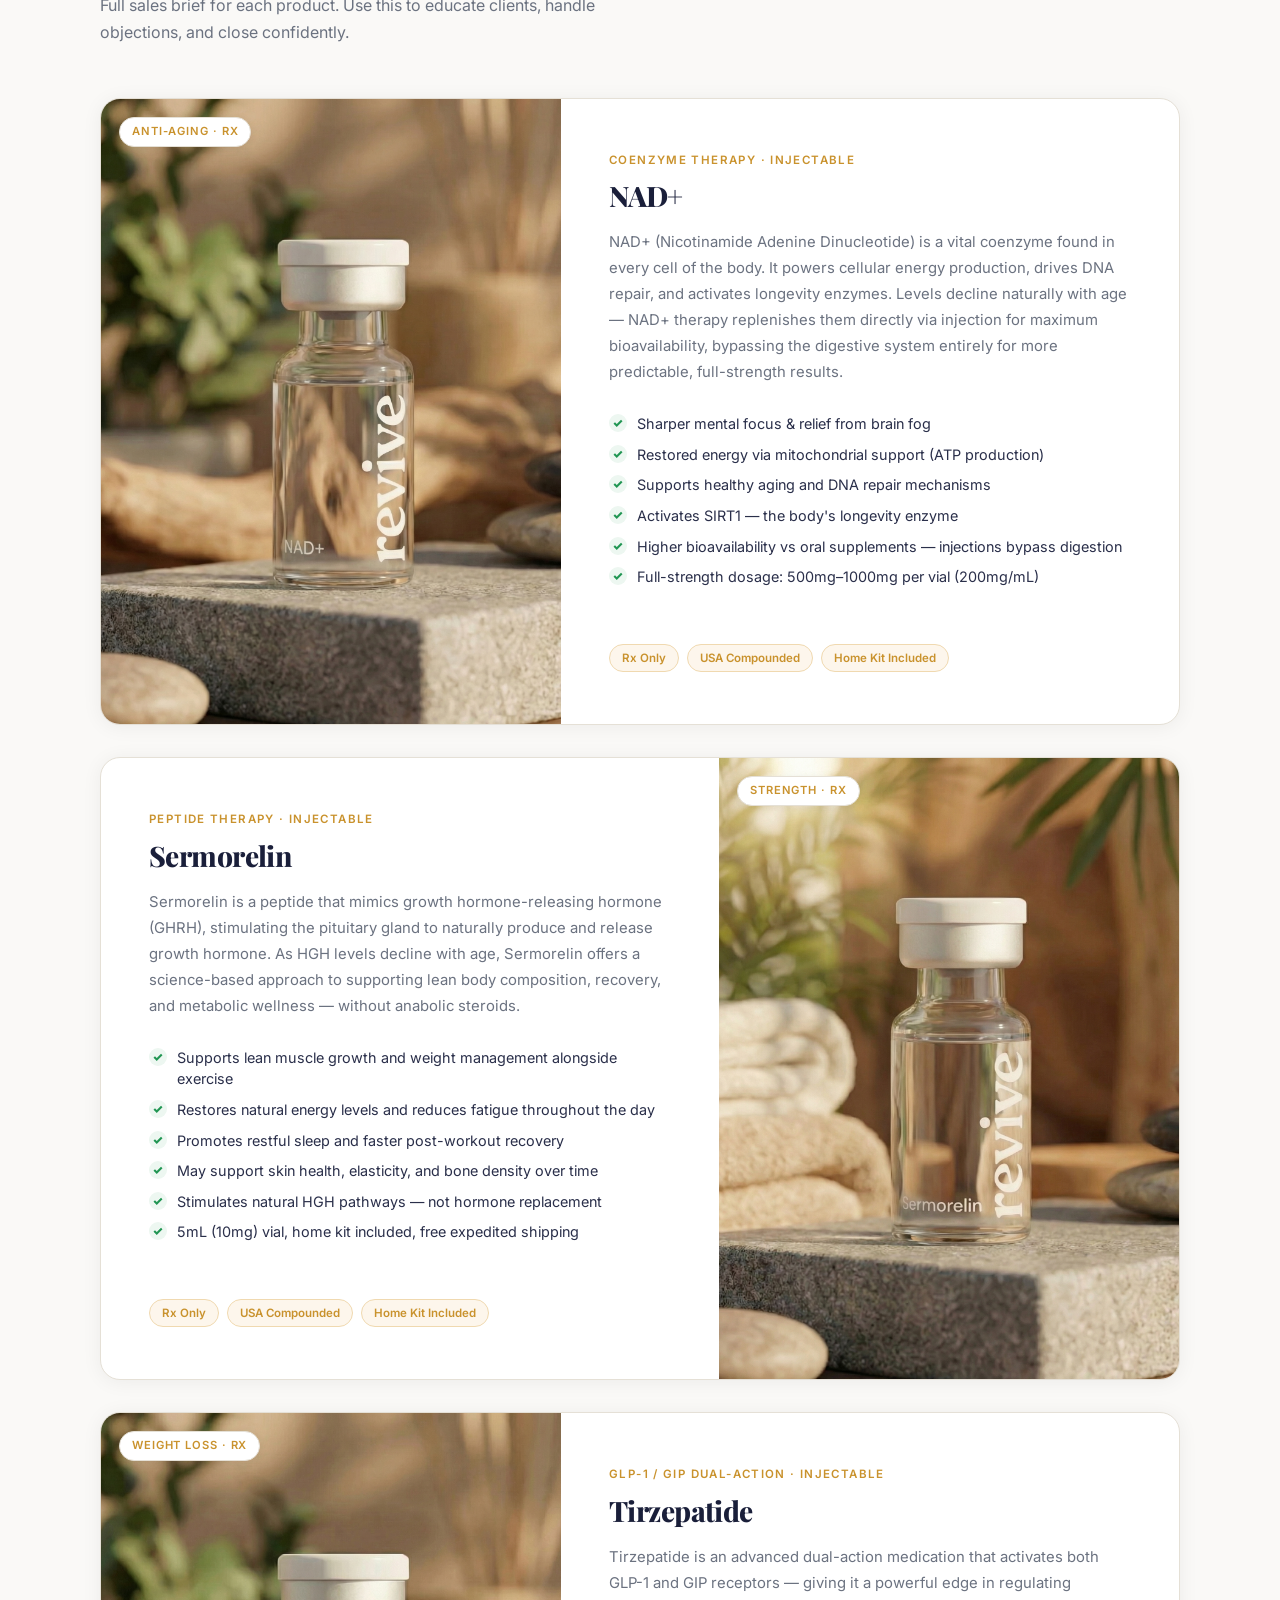
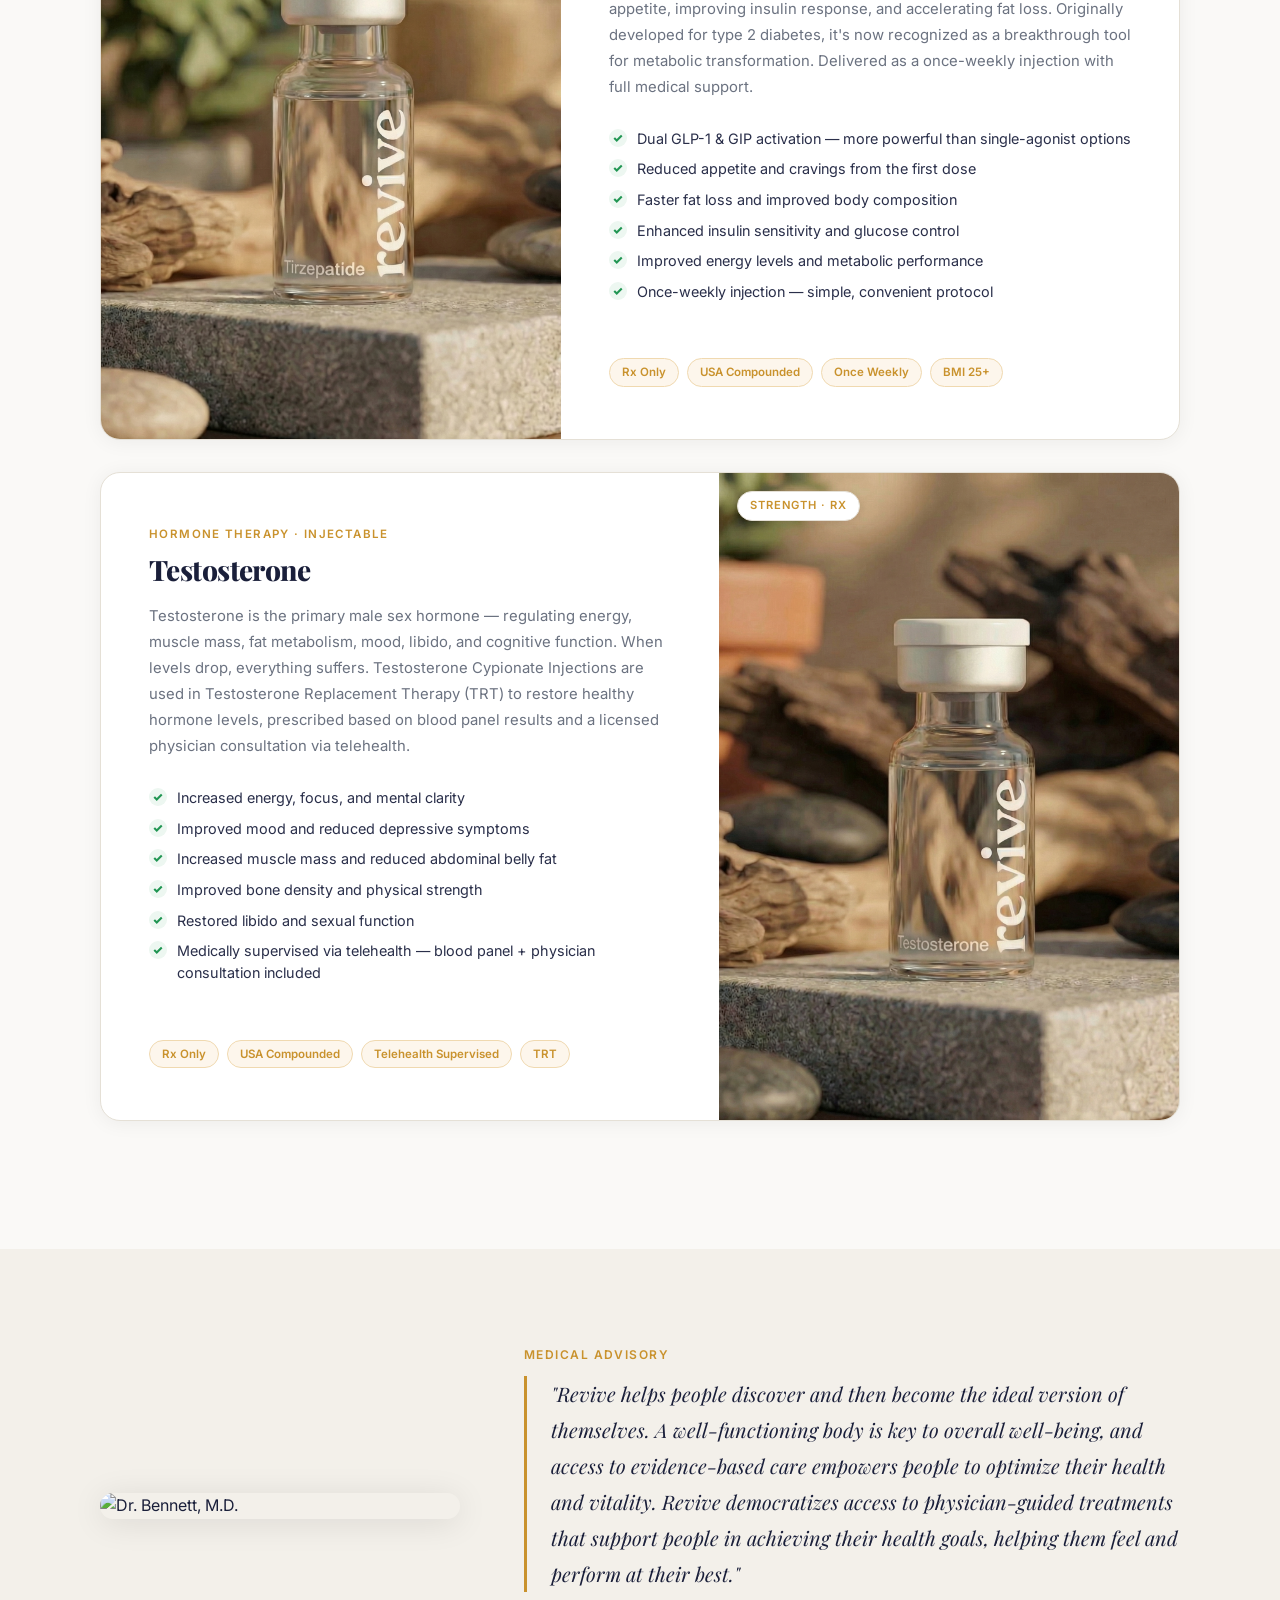
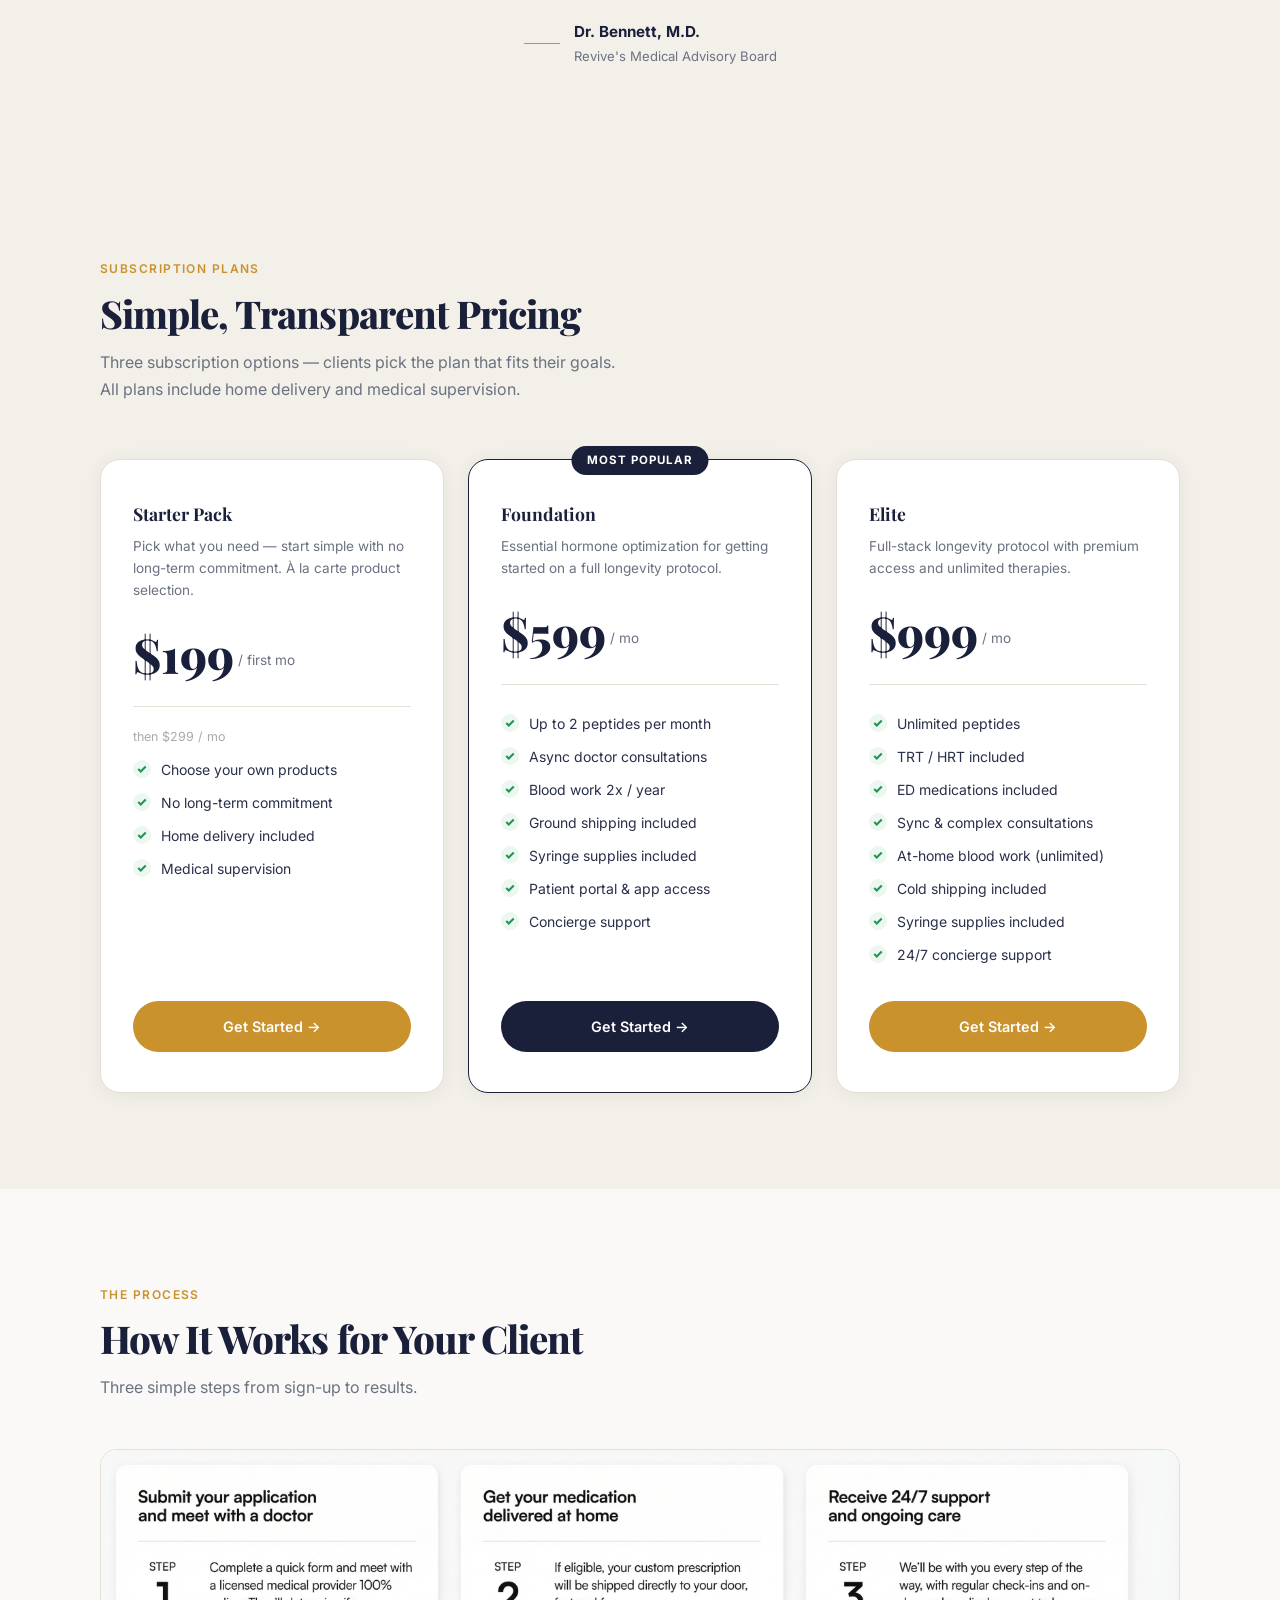
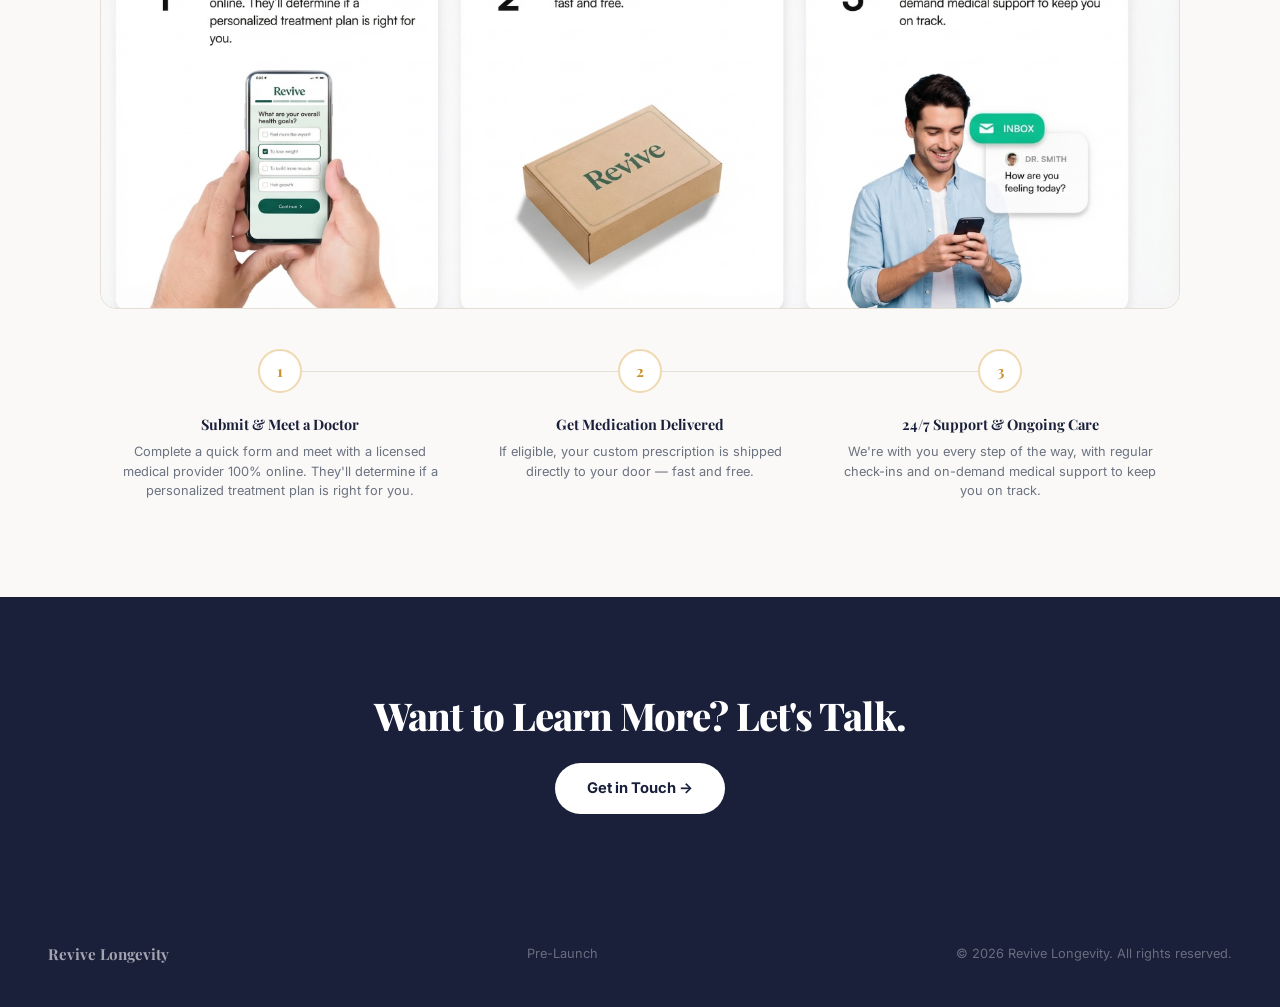
==== commit def28c48: "Add Dr. Bennett quote section with doctor.jpg" ====
--- a/prelaunch/index.html
+++ b/prelaunch/index.html
@@ -534,6 +534,32 @@
     </div>
   </div>
 
+  <!-- DOCTOR QUOTE -->
+  <div class="section alt" id="mission">
+    <div class="container">
+      <div style="display:flex;align-items:center;gap:64px;flex-wrap:wrap;">
+        <div style="flex:1;min-width:260px;max-width:360px;">
+          <img src="/doctor.jpg" alt="Dr. Bennett, M.D." style="width:100%;border-radius:20px;box-shadow:0 4px 32px rgba(0,0,0,0.1);display:block;" />
+        </div>
+        <div style="flex:1.5;min-width:280px;">
+          <p class="section-eyebrow">Medical Advisory</p>
+          <blockquote style="border-left:3px solid var(--gold);padding-left:24px;margin:0 0 28px;">
+            <p style="font-family:'Playfair Display',serif;font-size:clamp(1.05rem,2vw,1.25rem);font-style:italic;color:var(--text);line-height:1.8;font-weight:400;">
+              "Revive helps people discover and then become the ideal version of themselves. A well-functioning body is key to overall well-being, and access to evidence-based care empowers people to optimize their health and vitality. Revive democratizes access to physician-guided treatments that support people in achieving their health goals, helping them feel and perform at their best."
+            </p>
+          </blockquote>
+          <div style="display:flex;align-items:center;gap:14px;">
+            <div style="width:36px;height:1px;background:var(--gold);"></div>
+            <div>
+              <p style="font-weight:700;font-size:0.95rem;color:var(--text);margin-bottom:2px;">Dr. Bennett, M.D.</p>
+              <p style="font-size:0.82rem;color:var(--muted);">Revive's Medical Advisory Board</p>
+            </div>
+          </div>
+        </div>
+      </div>
+    </div>
+  </div>
+
   <!-- PRICING -->
   <div class="pricing-section" id="pricing">
     <div class="container">
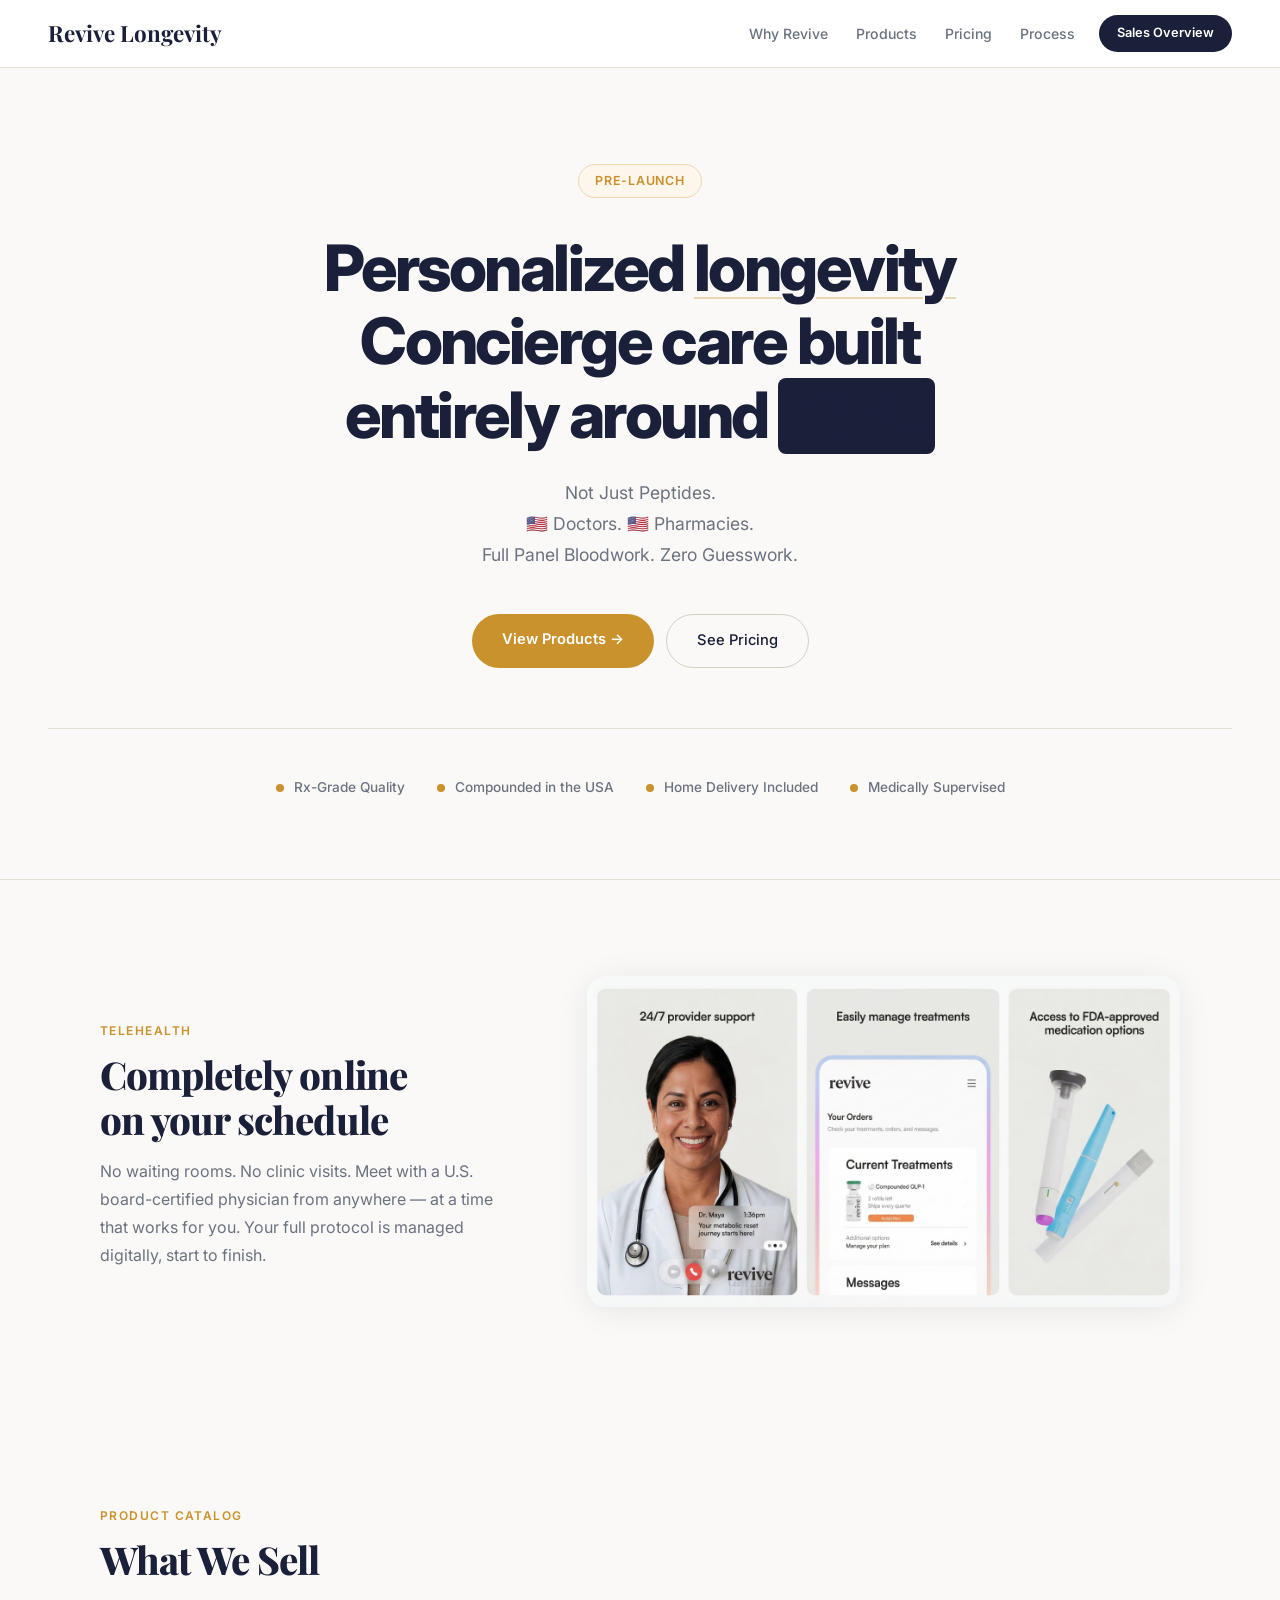
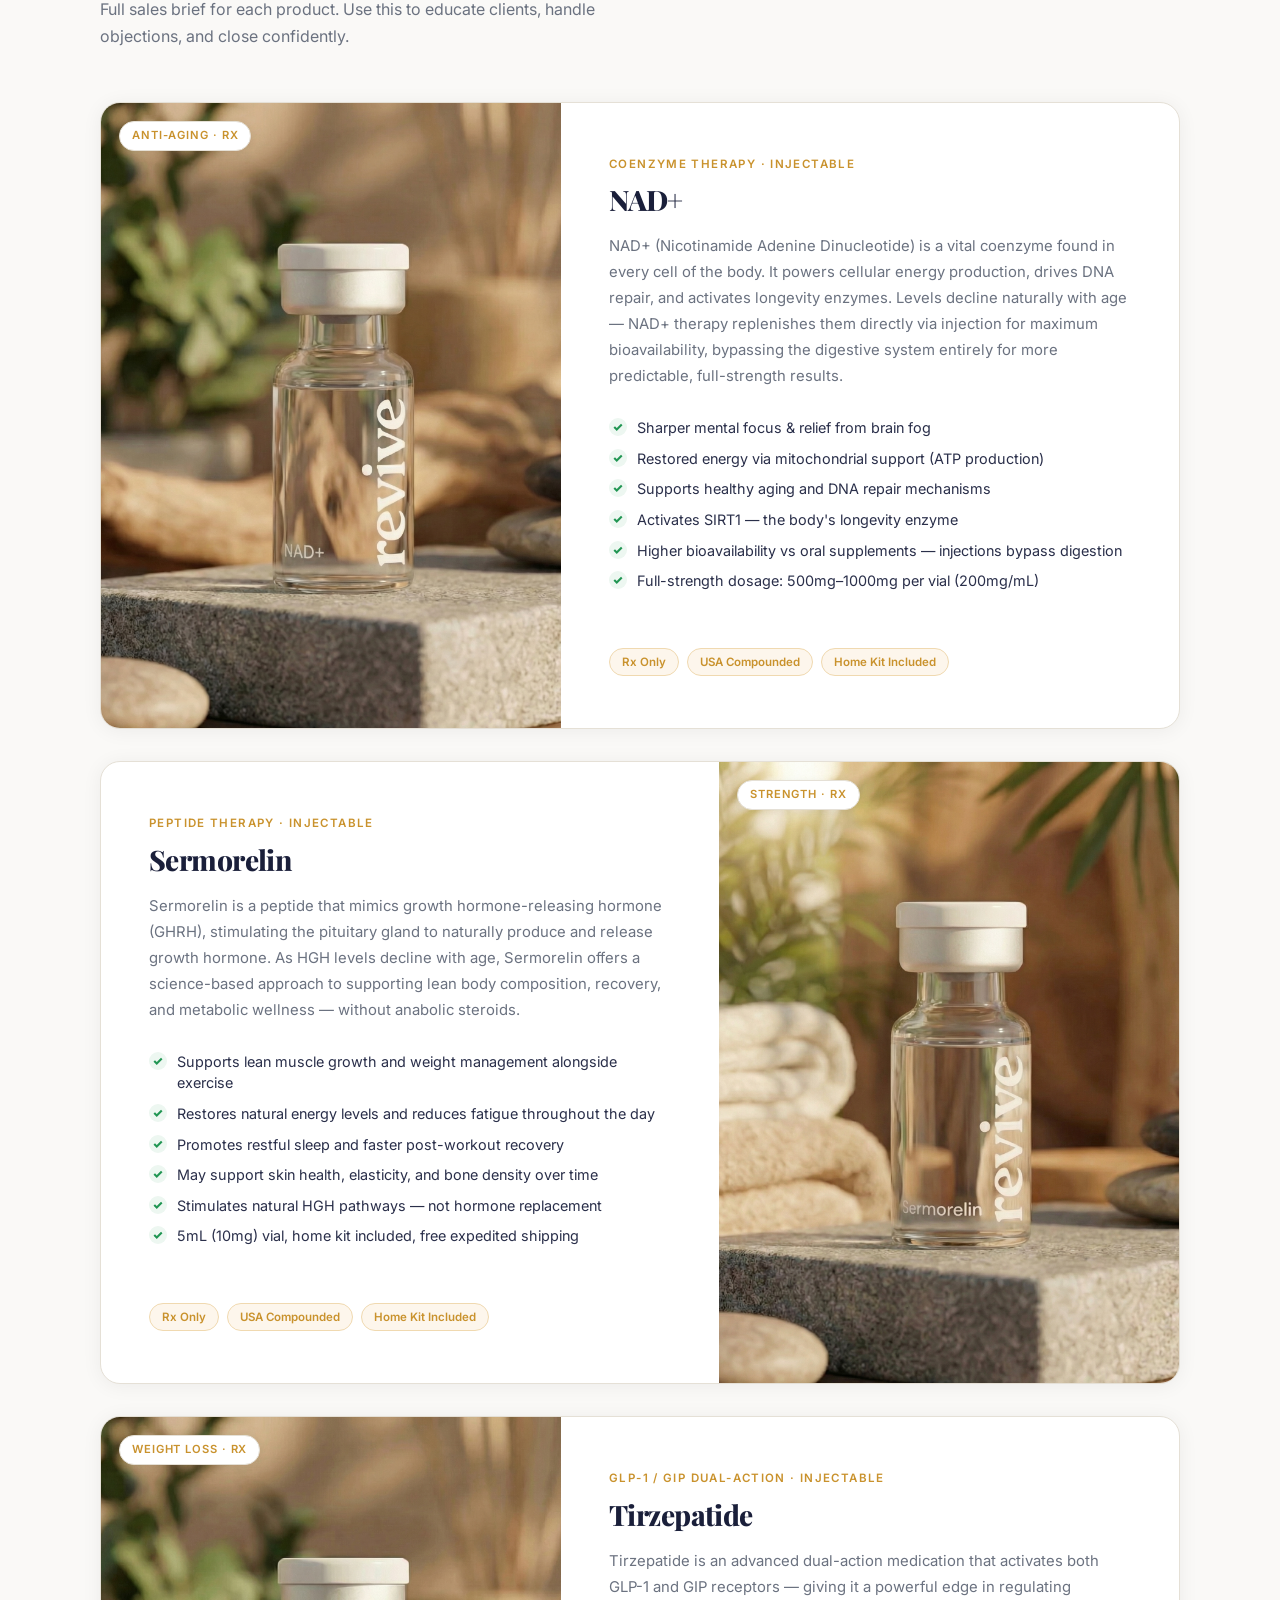
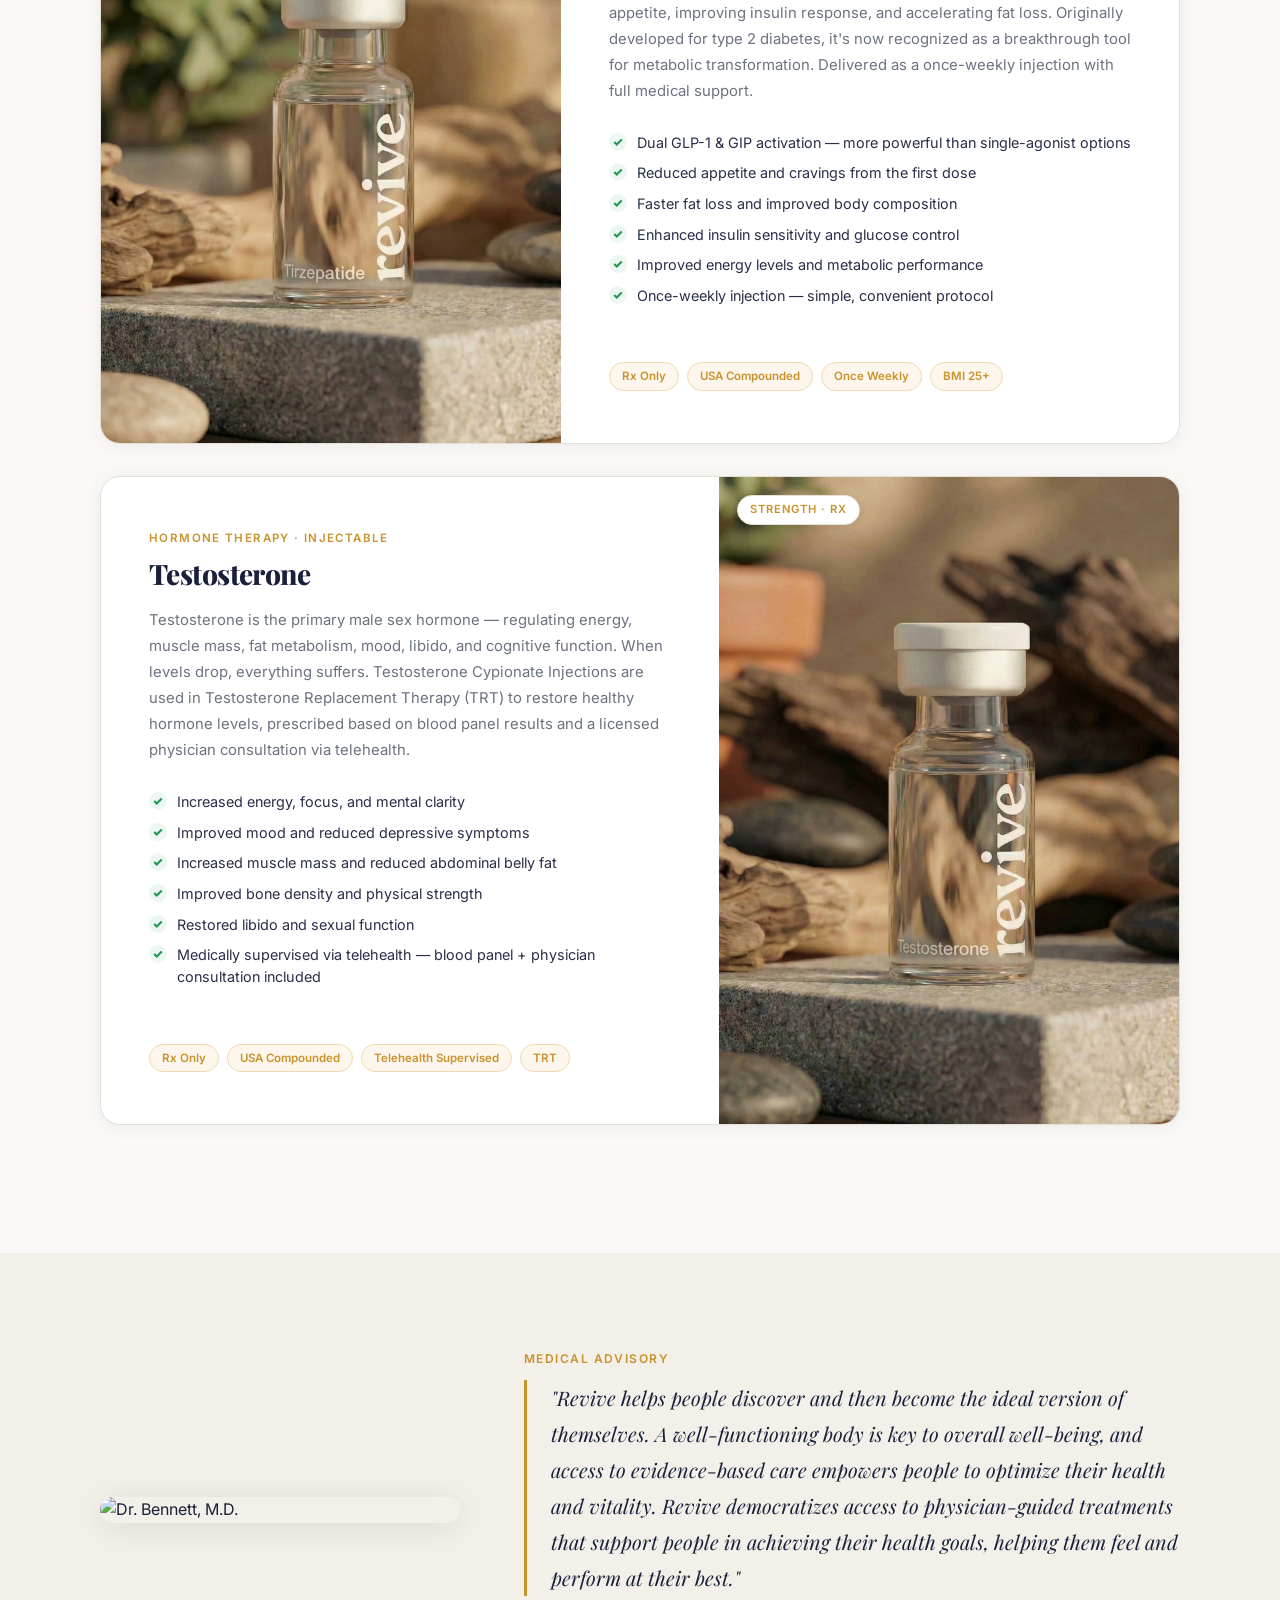
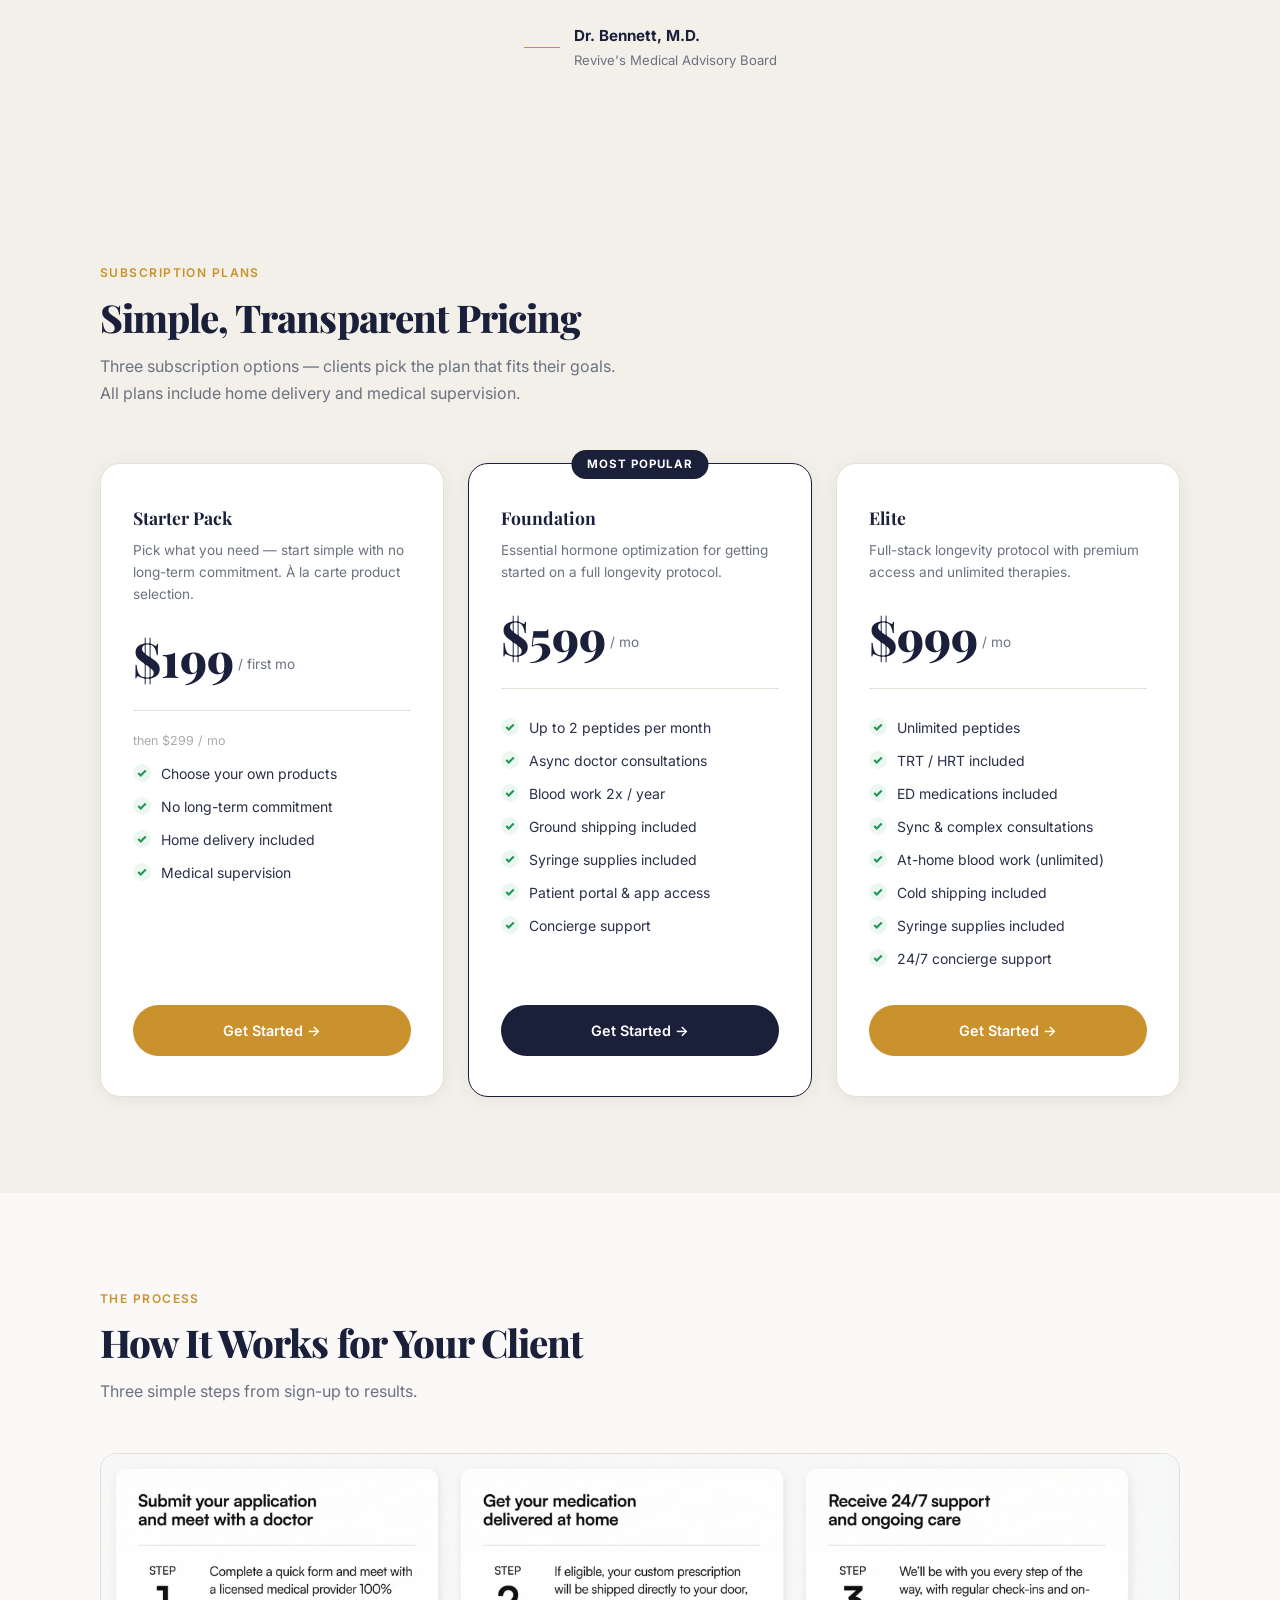
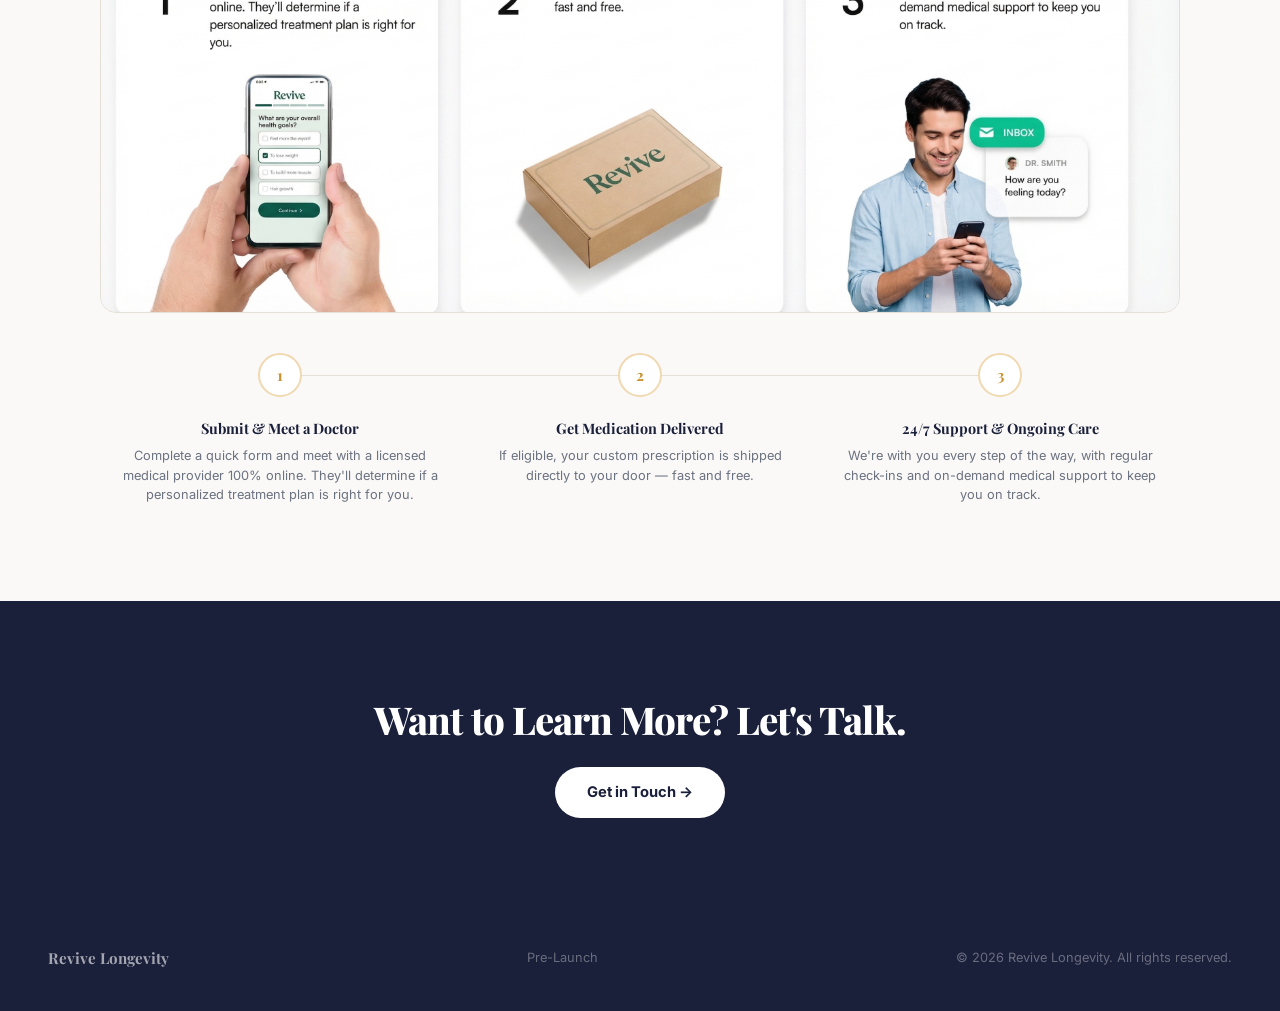
==== commit ab2a0db1: "Option C: gold underline on longevity, dark pill highlight on YOU" ====
--- a/prelaunch/index.html
+++ b/prelaunch/index.html
@@ -382,7 +382,7 @@
   <!-- HERO -->
   <div class="hero">
     <span class="hero-tag">Pre-Launch</span>
-    <h1><em style="background:none;-webkit-text-fill-color:var(--text);color:var(--text);">Personalized longevity<br/>Concierge care built entirely around <span style="color:var(--gold);font-style:normal;font-weight:900;">YOU</span></em></h1>
+    <h1><em style="background:none;-webkit-text-fill-color:var(--text);color:var(--text);">Personalized <span style="color:var(--gold);text-decoration:underline;text-decoration-color:rgba(201,146,45,0.35);text-underline-offset:6px;text-decoration-thickness:2px;">longevity</span><br/>Concierge care built entirely around <span style="color:#fff;background:var(--text);padding:2px 14px 4px;border-radius:8px;font-style:normal;font-weight:900;display:inline-block;">YOU</span></em></h1>
     <p>Not Just Peptides.<br/>🇺🇸 Doctors. 🇺🇸 Pharmacies.<br/>Full Panel Bloodwork. Zero Guesswork.</p>
     <div class="hero-actions">
       <a href="#products" class="btn-green">View Products →</a>
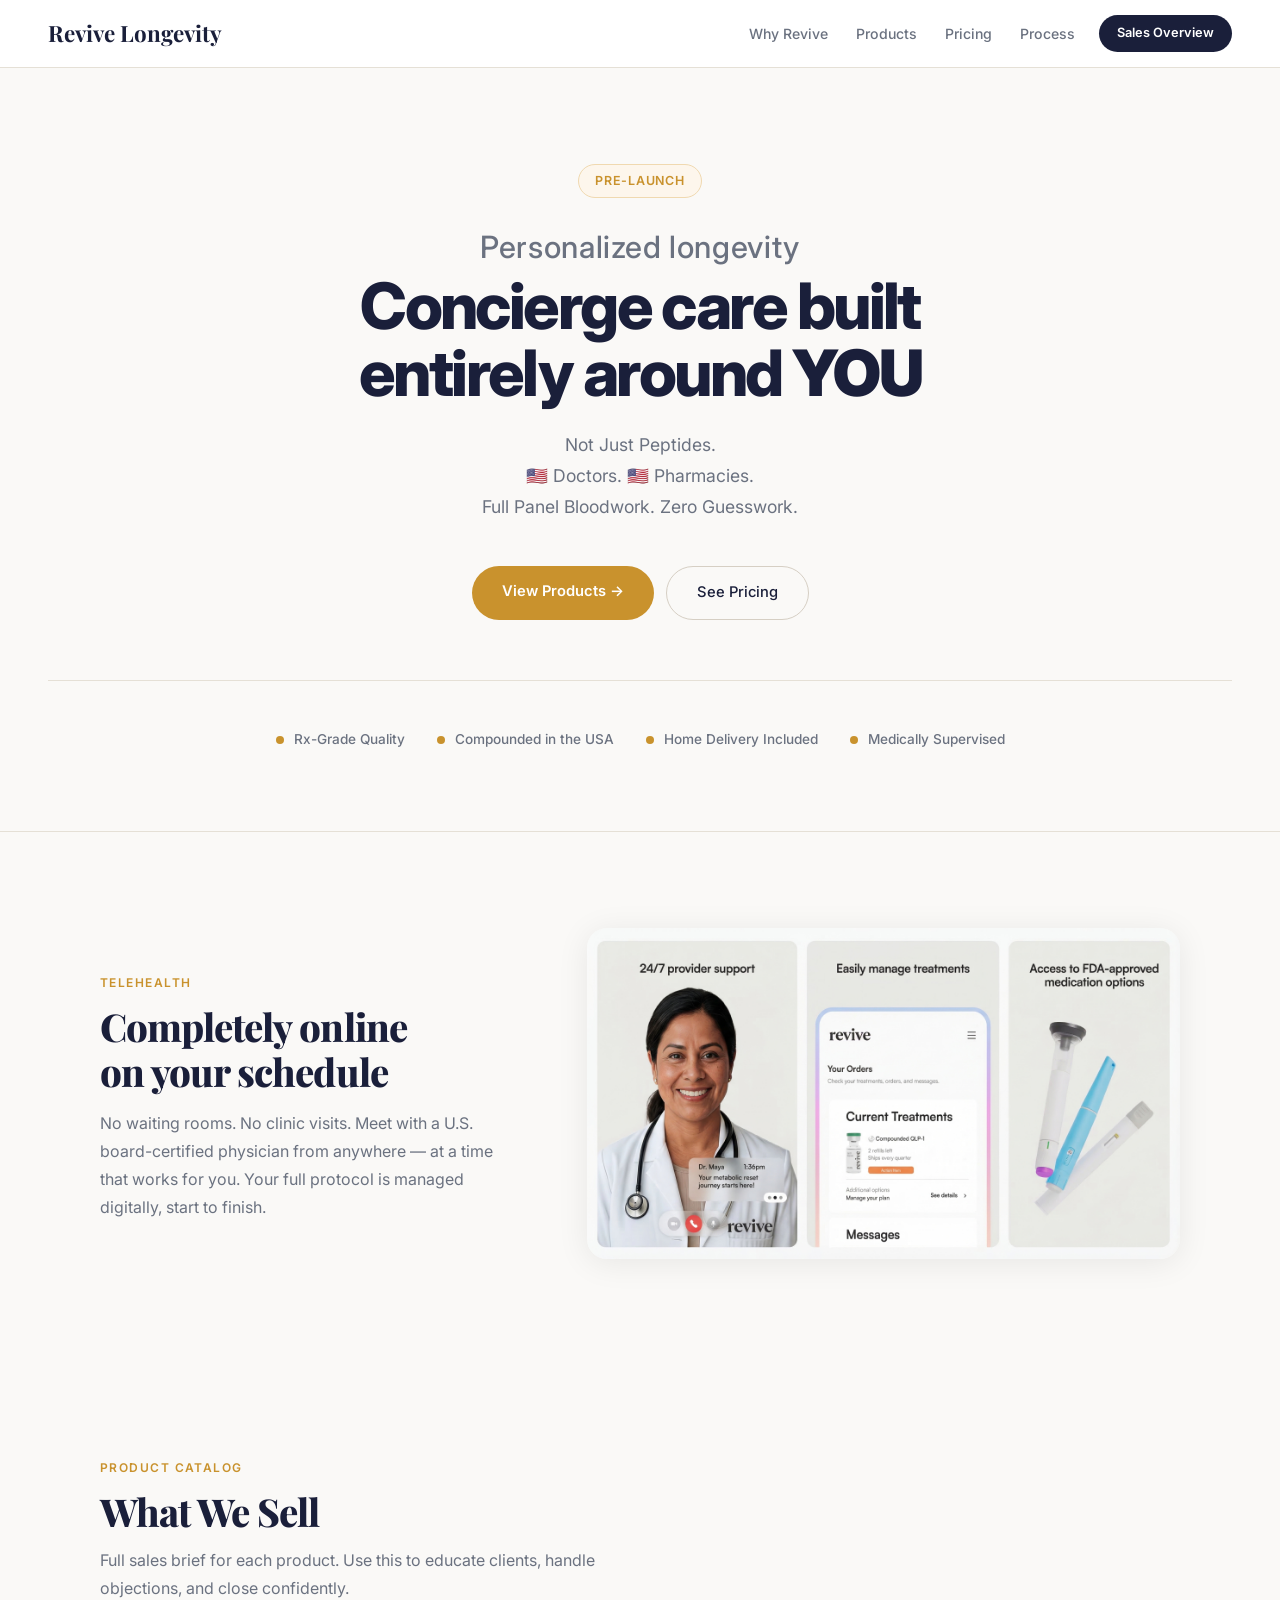
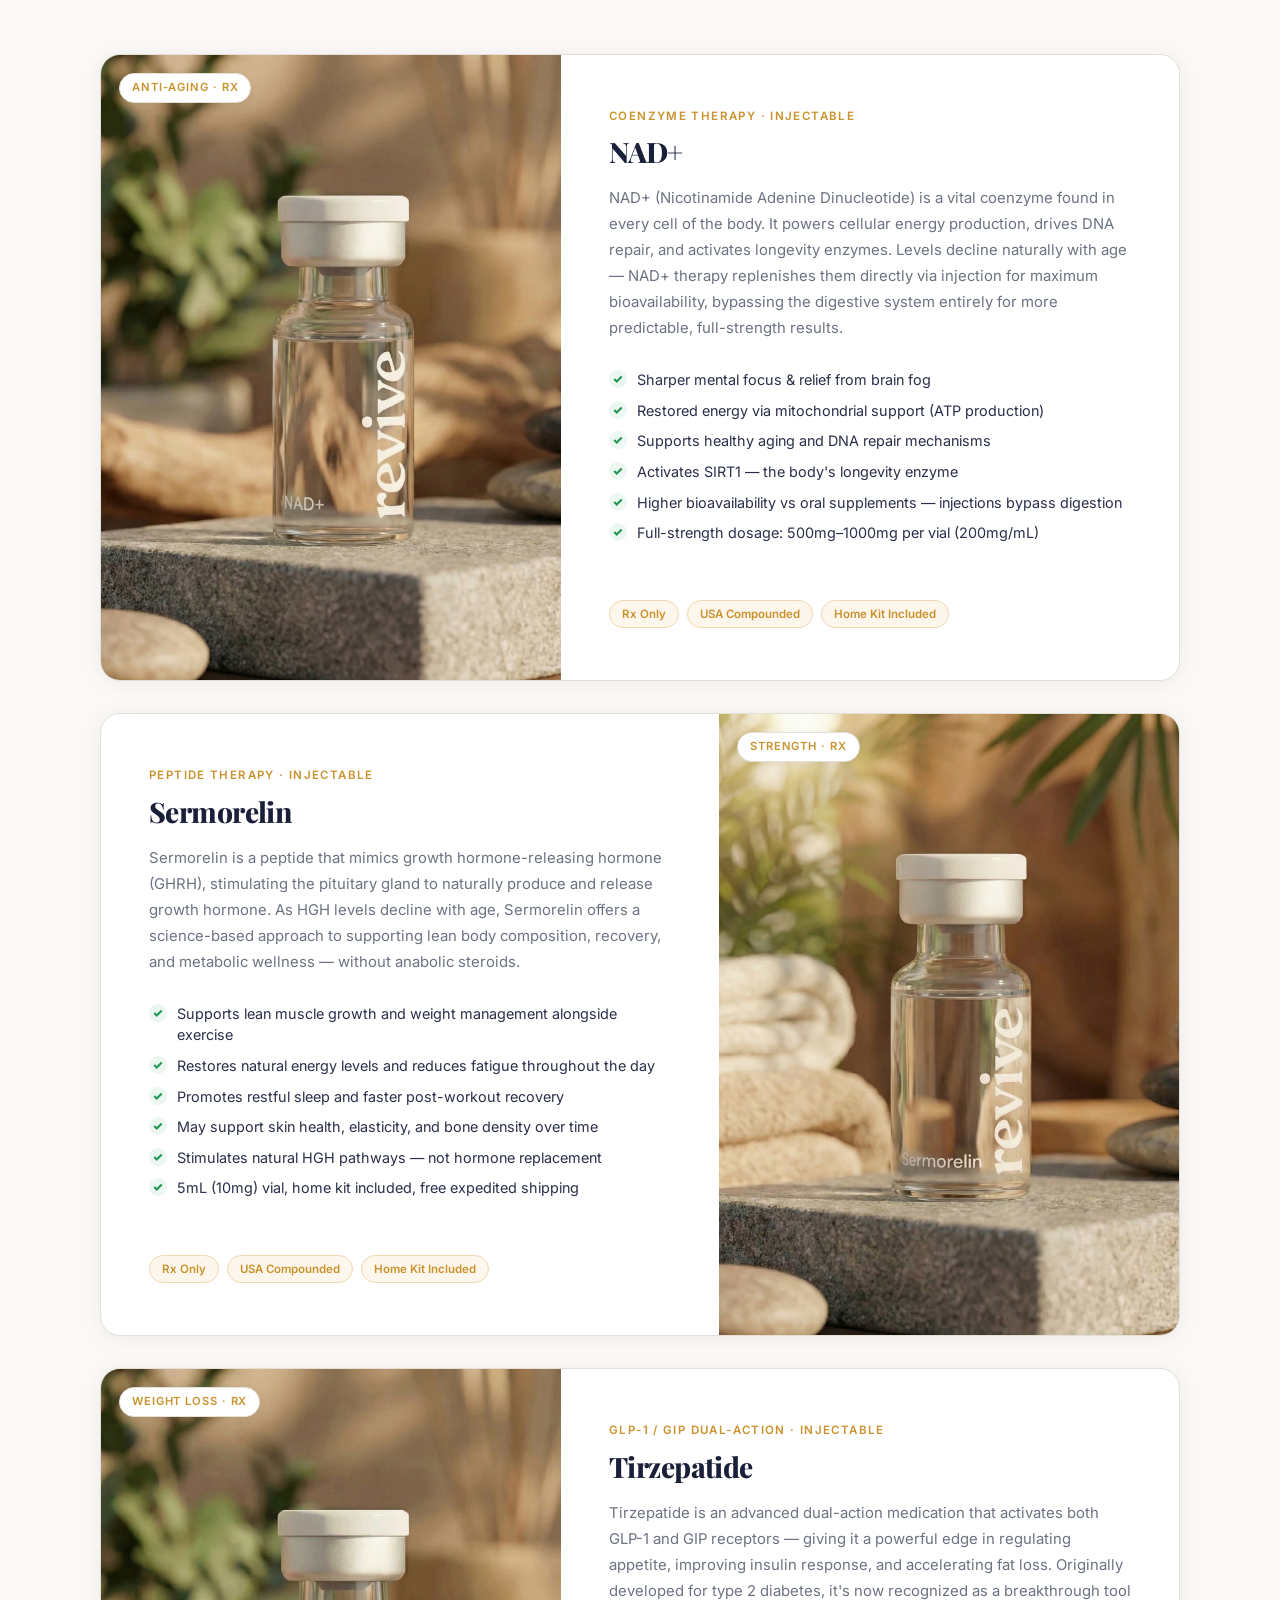
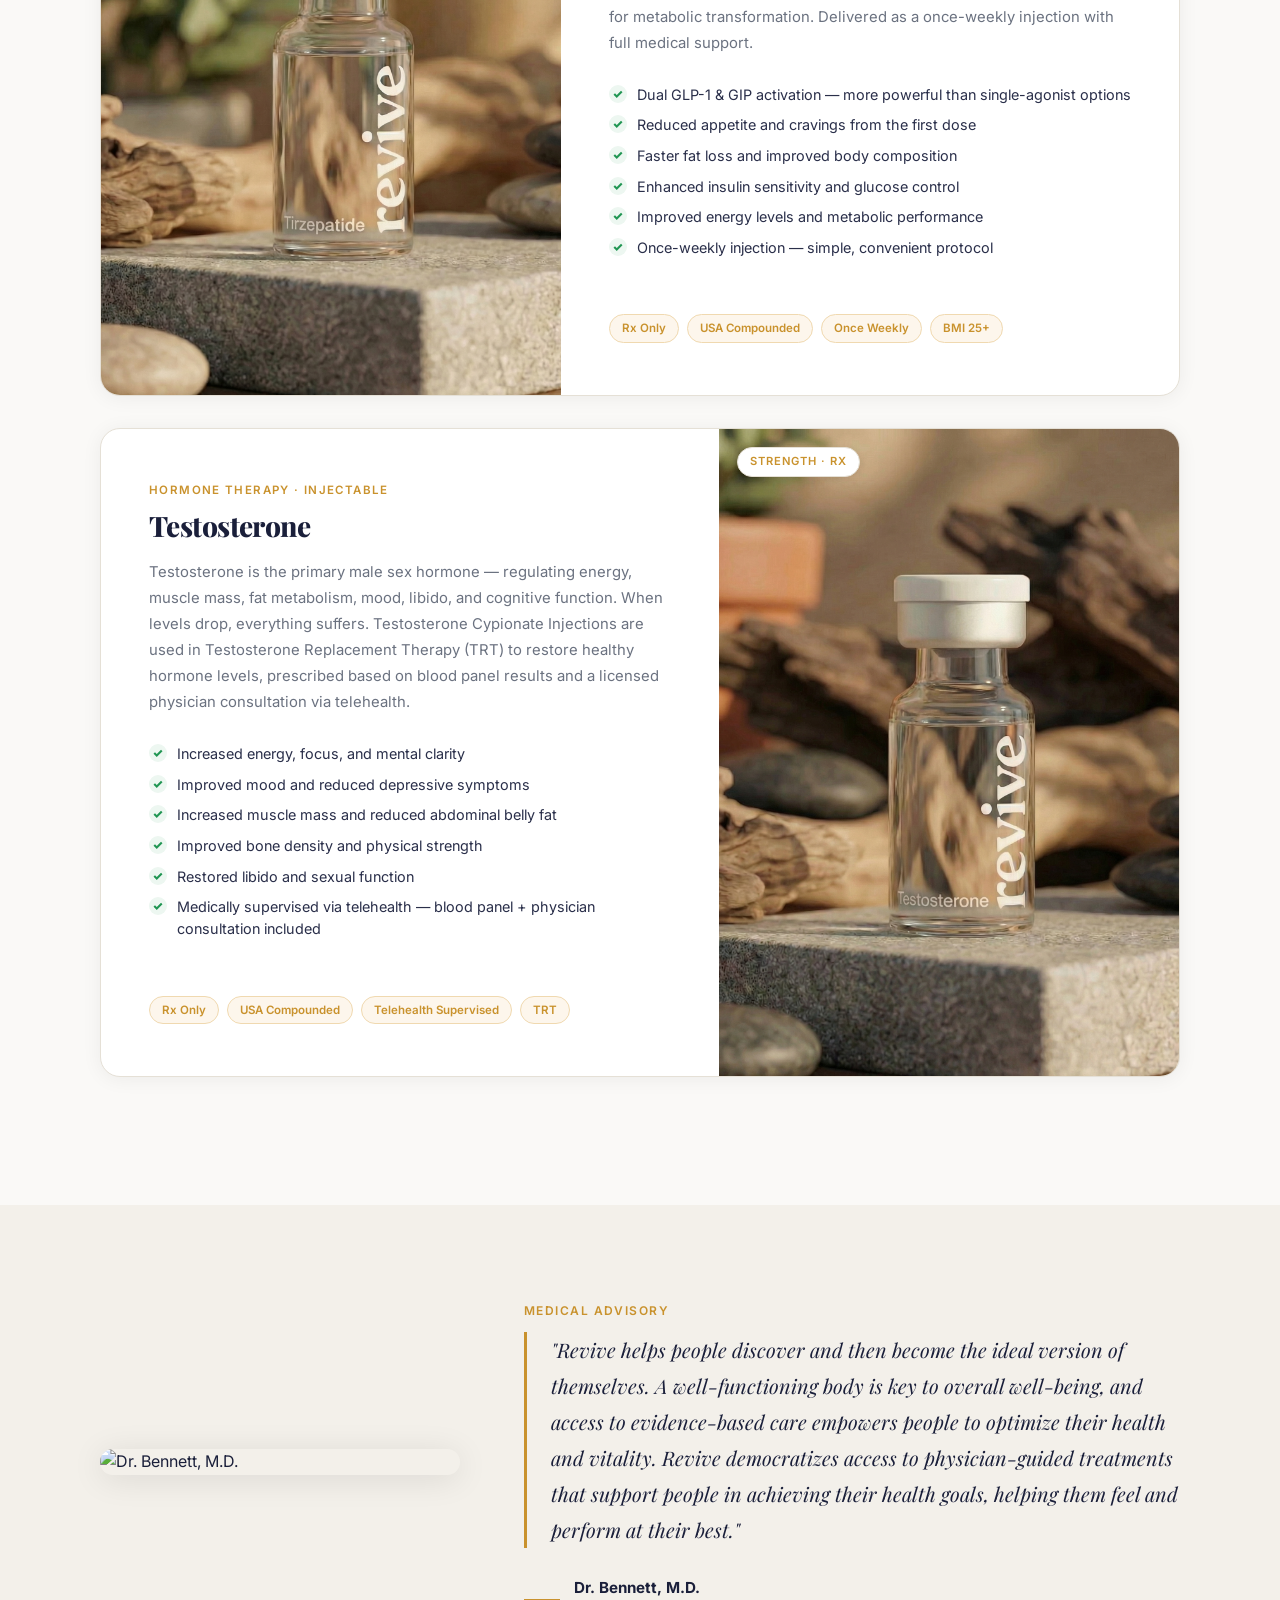
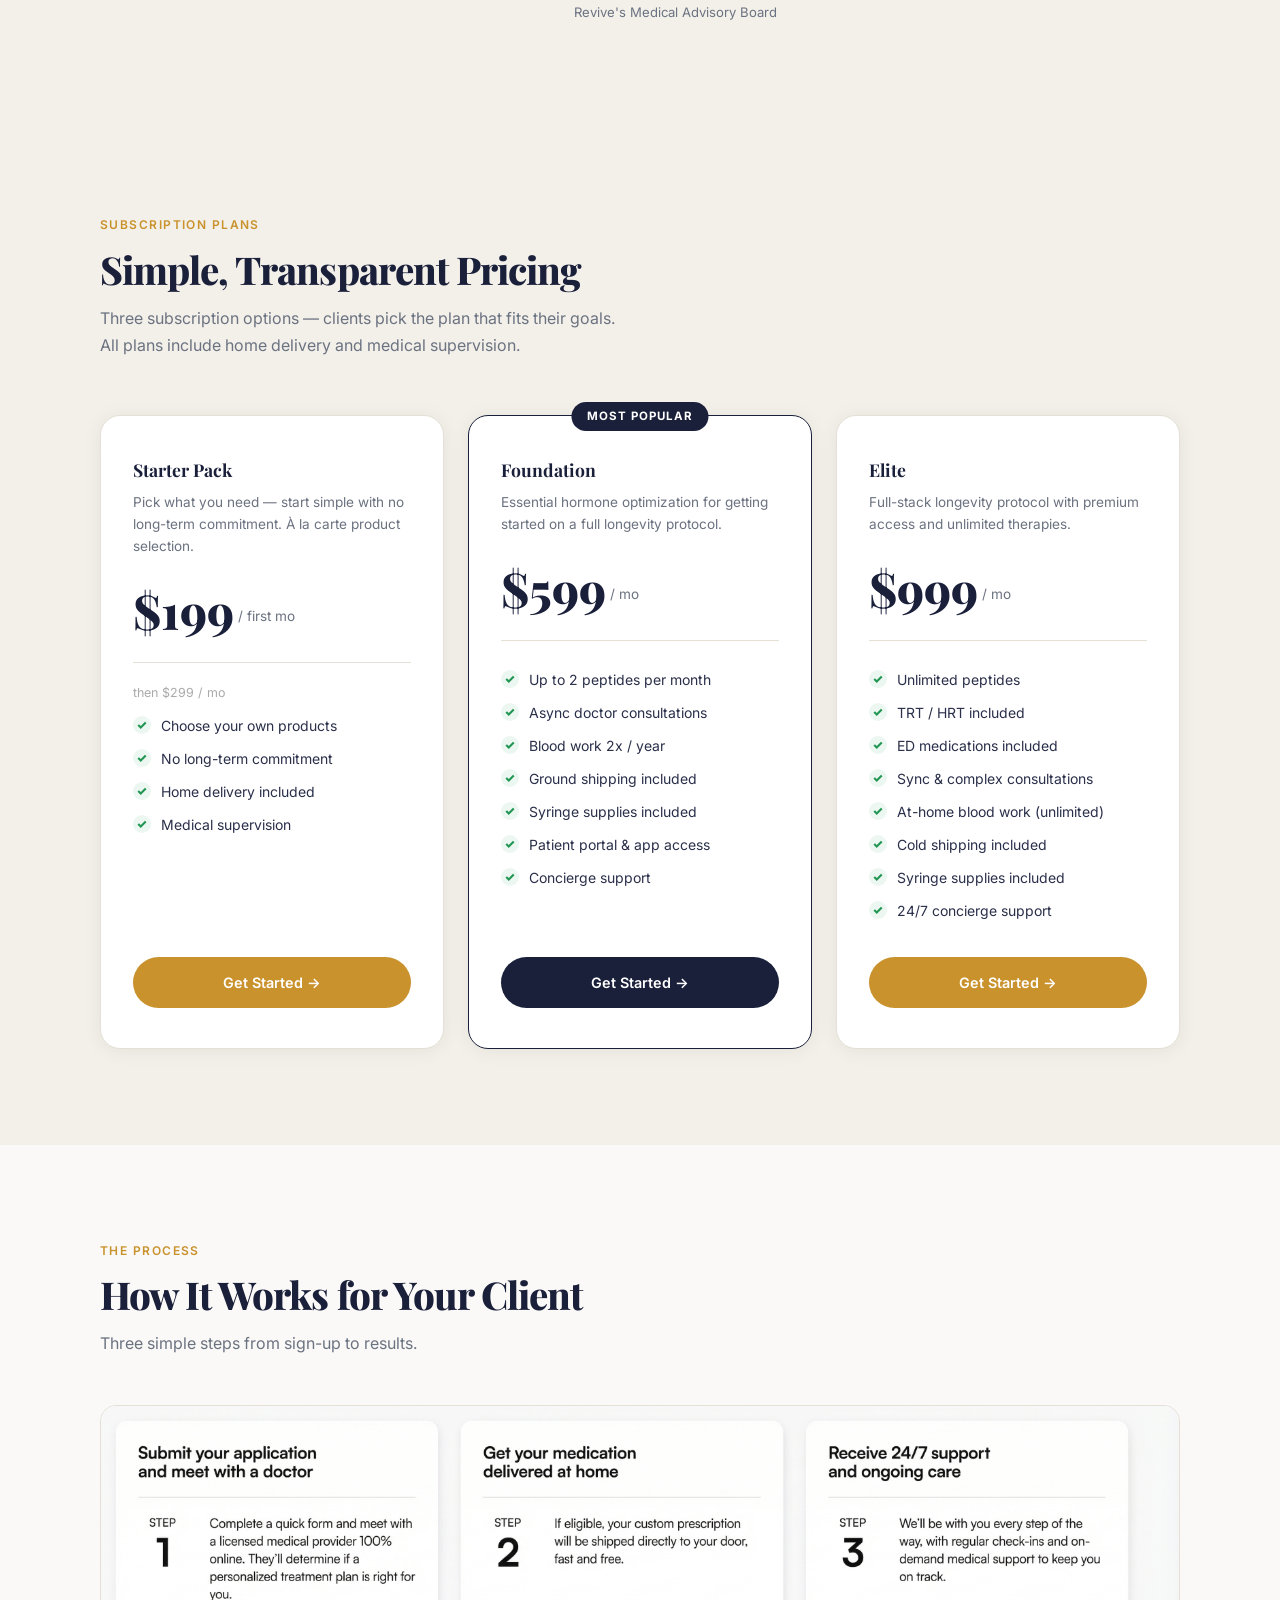
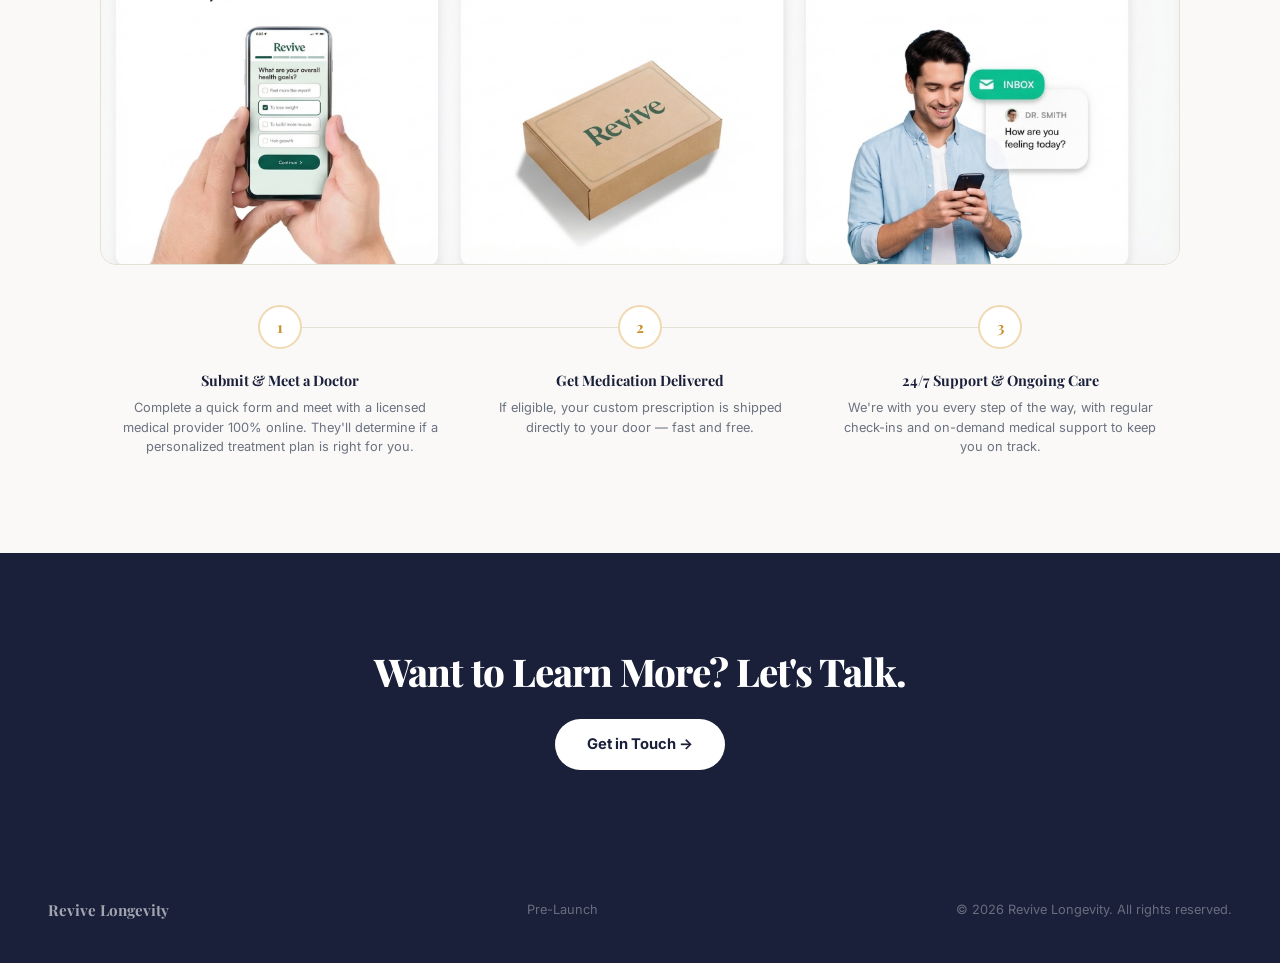
==== commit 99774231: "Option B: small lead-in, dominant YOU headline" ====
--- a/prelaunch/index.html
+++ b/prelaunch/index.html
@@ -382,7 +382,10 @@
   <!-- HERO -->
   <div class="hero">
     <span class="hero-tag">Pre-Launch</span>
-    <h1><em style="background:none;-webkit-text-fill-color:var(--text);color:var(--text);">Personalized <span style="color:var(--gold);text-decoration:underline;text-decoration-color:rgba(201,146,45,0.35);text-underline-offset:6px;text-decoration-thickness:2px;">longevity</span><br/>Concierge care built entirely around <span style="color:#fff;background:var(--text);padding:2px 14px 4px;border-radius:8px;font-style:normal;font-weight:900;display:inline-block;">YOU</span></em></h1>
+    <h1>
+      <em style="background:none;-webkit-text-fill-color:var(--muted);color:var(--muted);font-size:0.48em;font-weight:500;letter-spacing:0.02em;display:block;margin-bottom:8px;">Personalized longevity</em>
+      <em style="background:none;-webkit-text-fill-color:var(--text);color:var(--text);font-size:1em;display:block;line-height:1.05;">Concierge care built<br/>entirely around <span style="color:var(--gold);font-style:normal;font-weight:900;">YOU</span></em>
+    </h1>
     <p>Not Just Peptides.<br/>🇺🇸 Doctors. 🇺🇸 Pharmacies.<br/>Full Panel Bloodwork. Zero Guesswork.</p>
     <div class="hero-actions">
       <a href="#products" class="btn-green">View Products →</a>
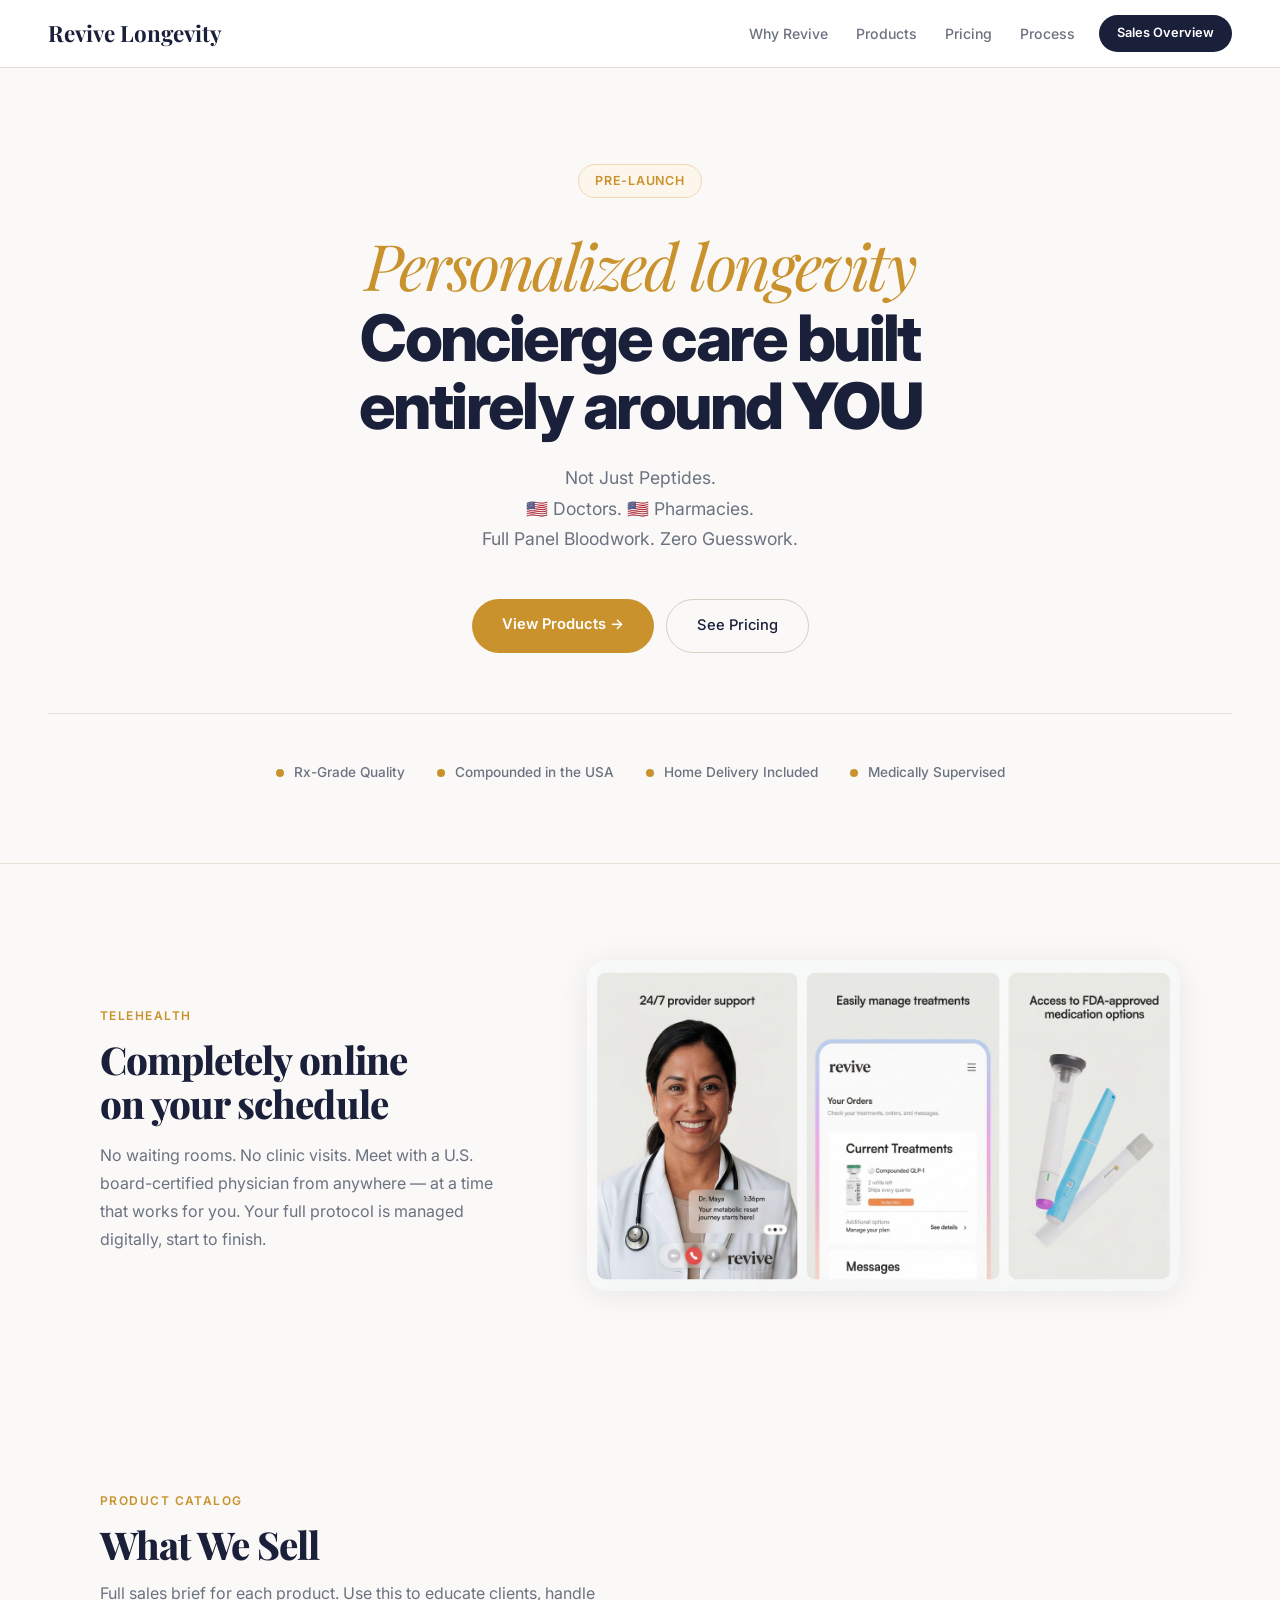
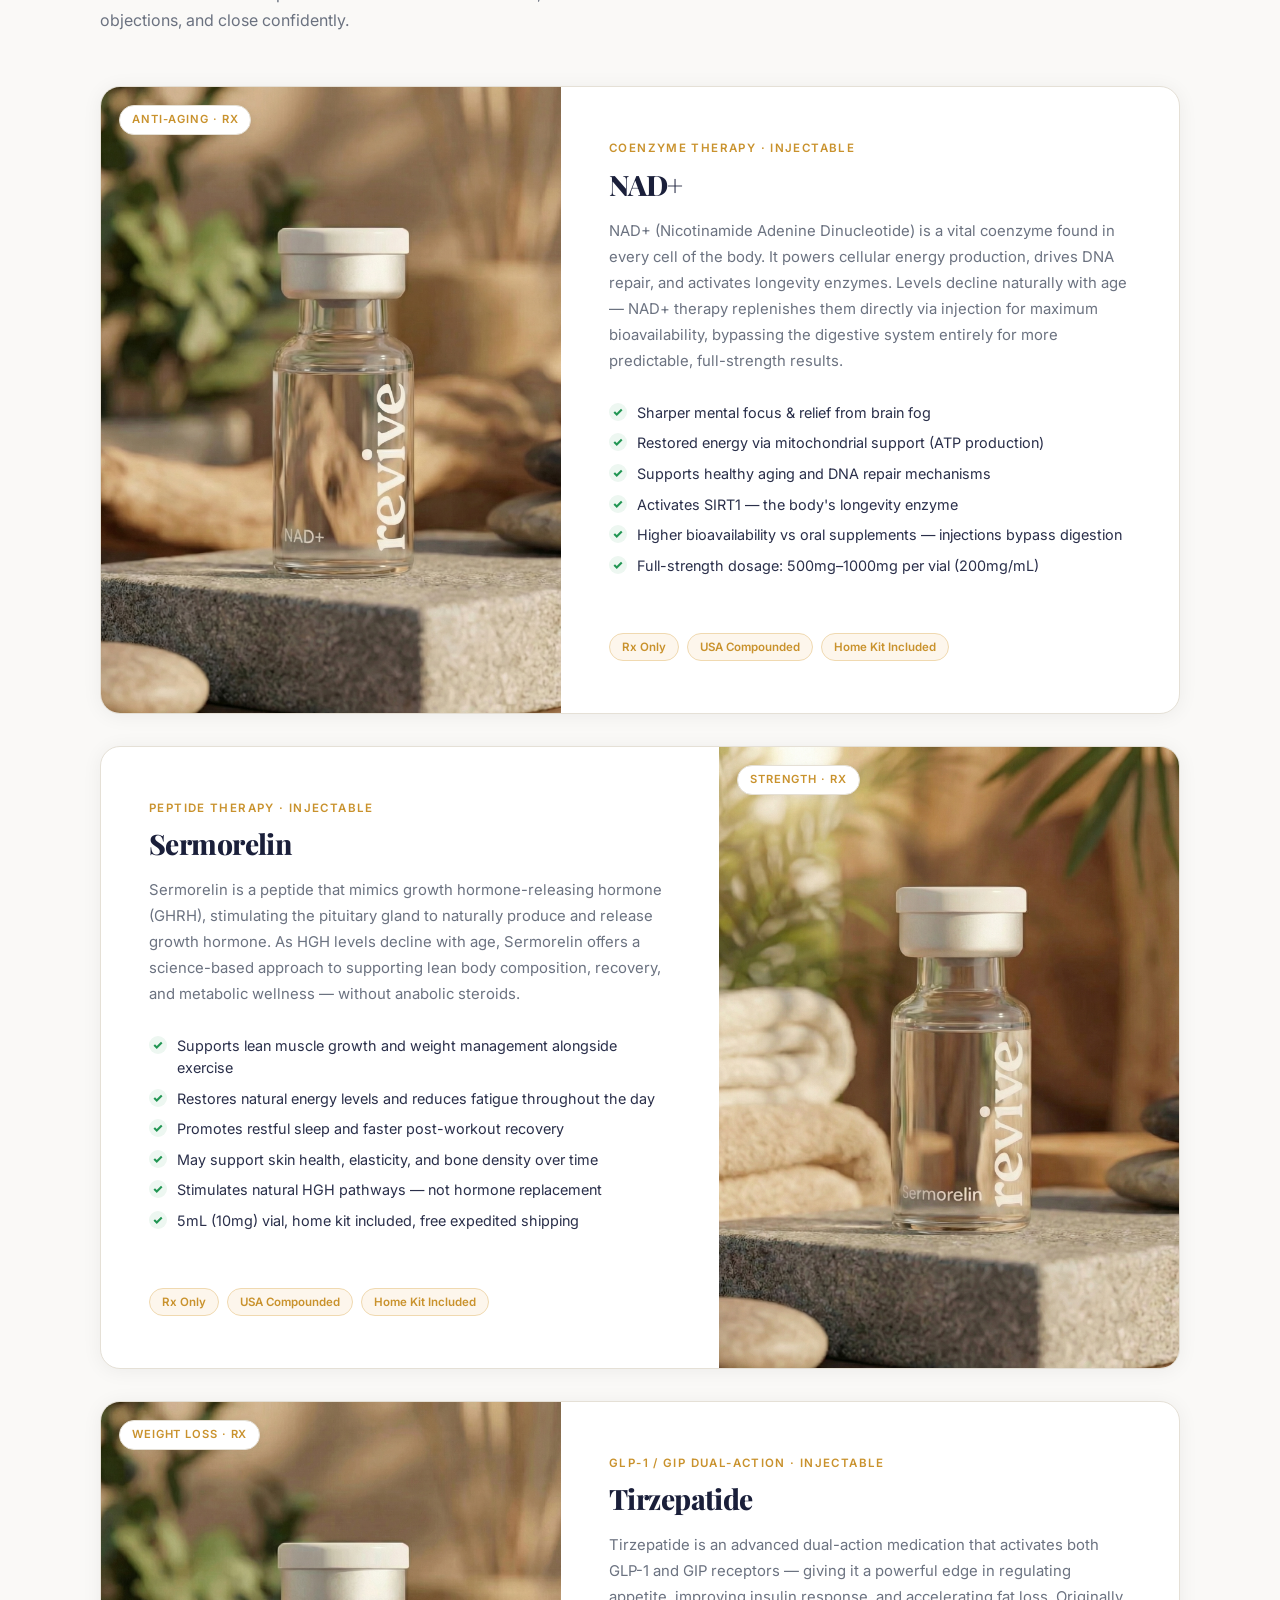
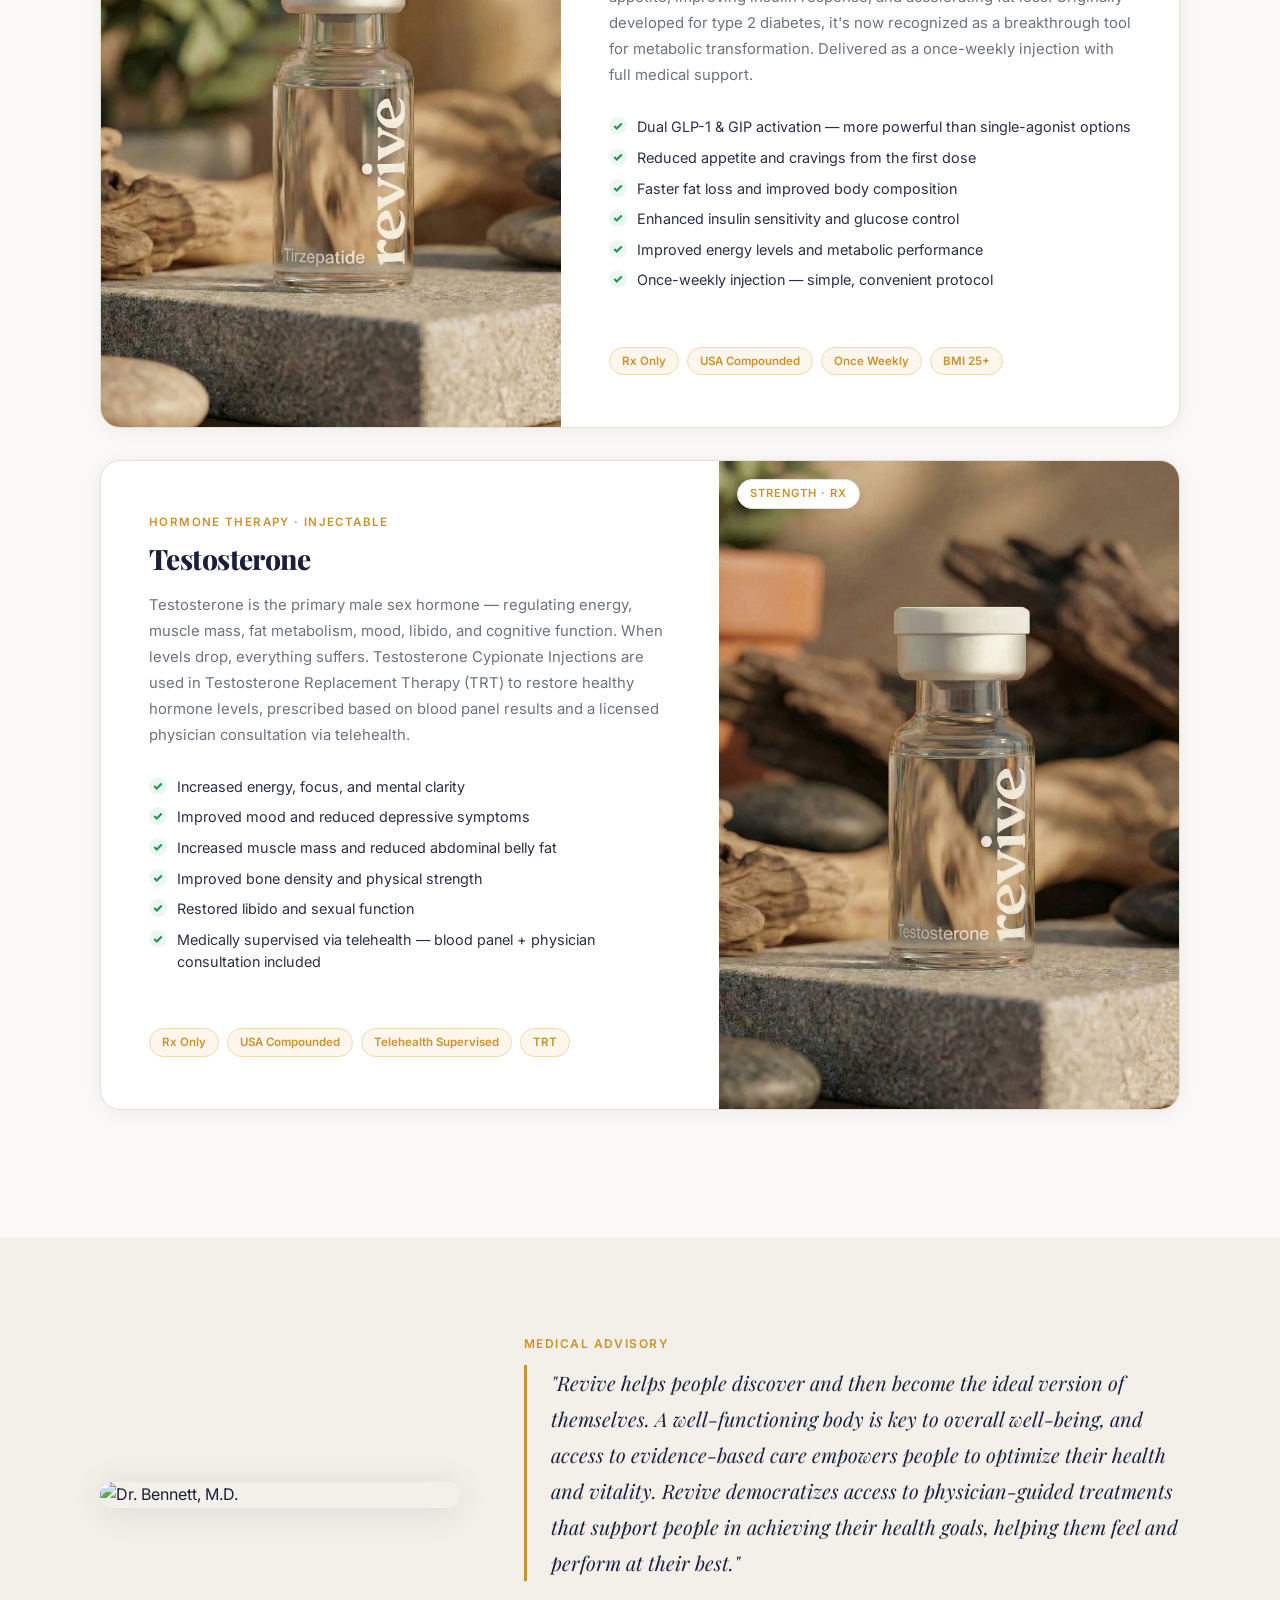
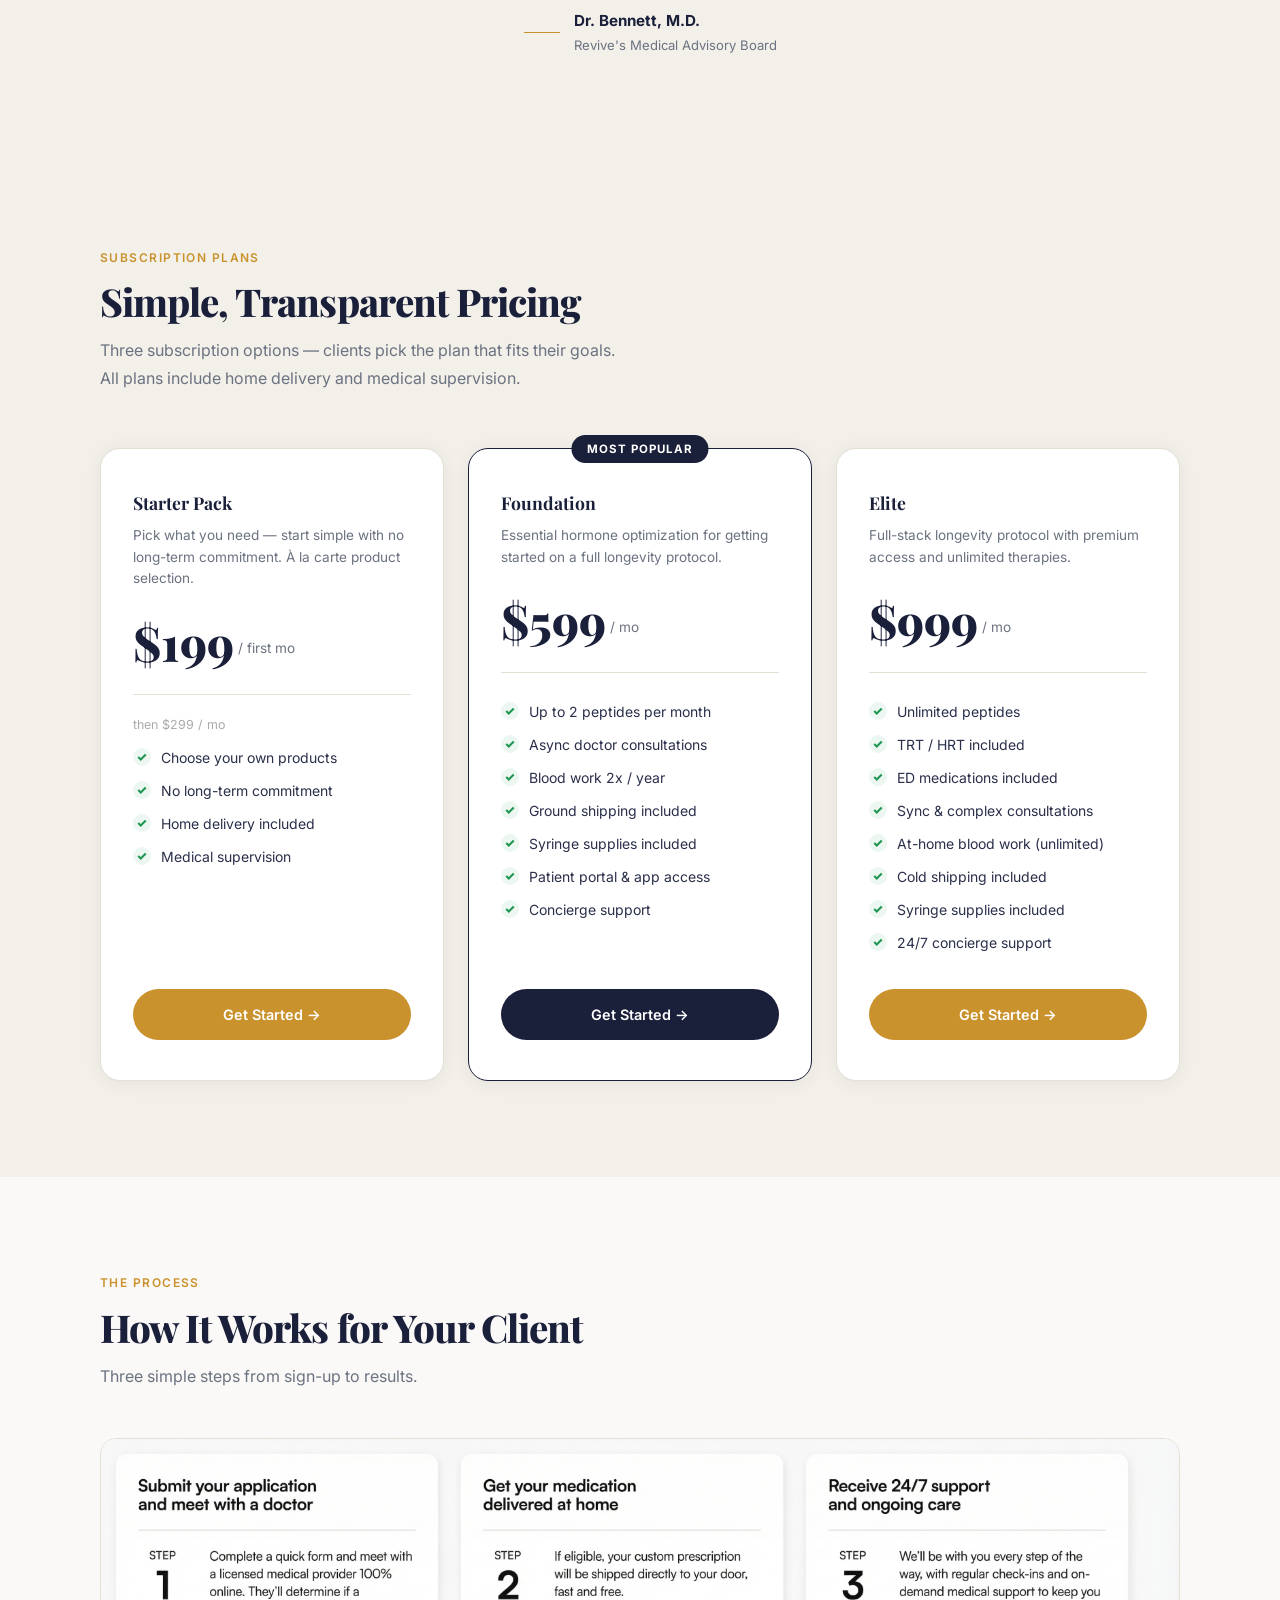
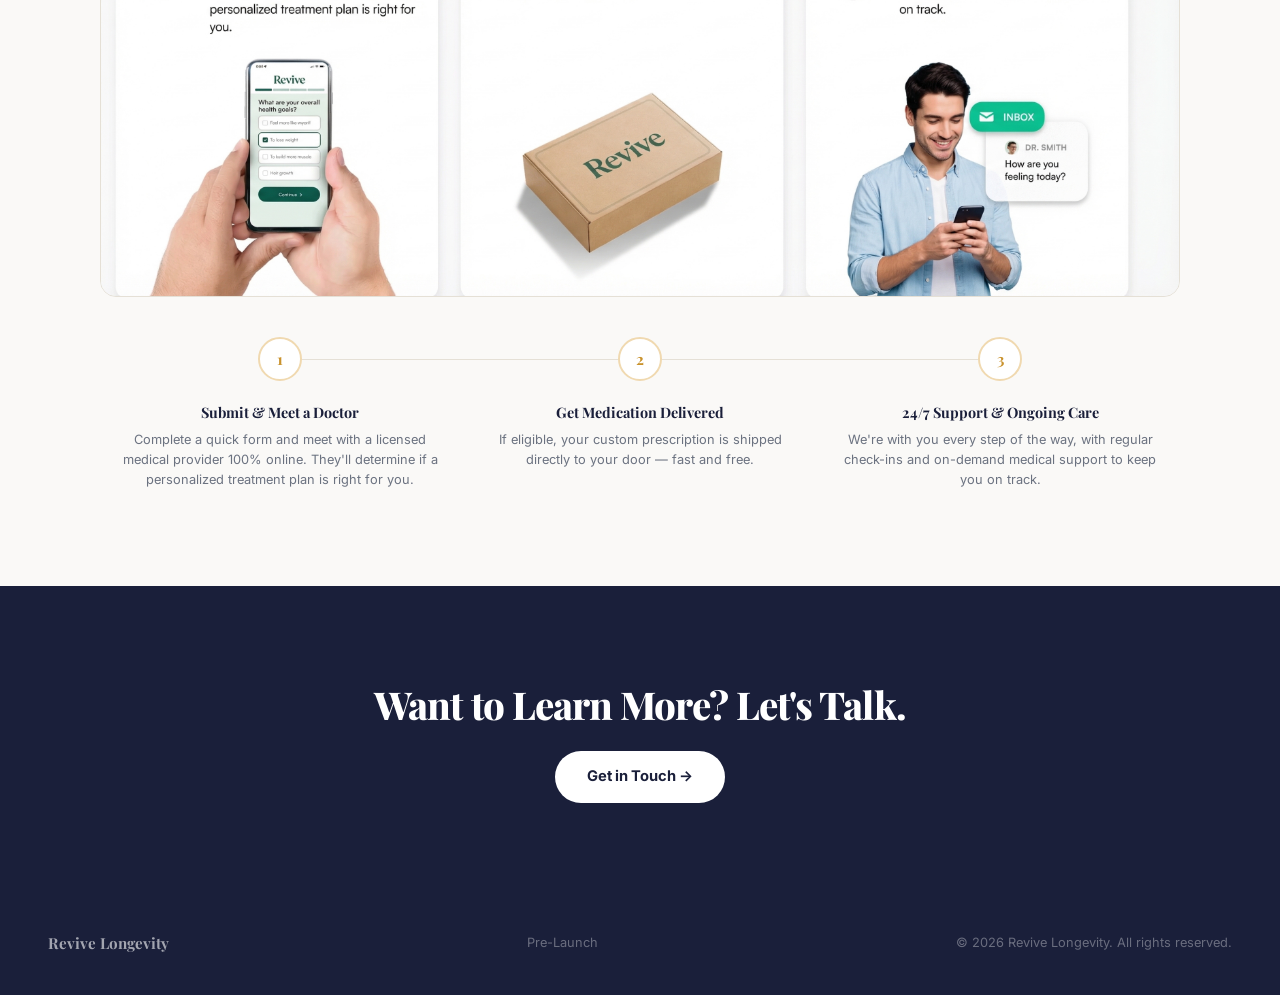
==== commit 8161fcc9: "Option A: italic gold serif + bold sans YOU" ====
--- a/prelaunch/index.html
+++ b/prelaunch/index.html
@@ -383,8 +383,8 @@
   <div class="hero">
     <span class="hero-tag">Pre-Launch</span>
     <h1>
-      <em style="background:none;-webkit-text-fill-color:var(--muted);color:var(--muted);font-size:0.48em;font-weight:500;letter-spacing:0.02em;display:block;margin-bottom:8px;">Personalized longevity</em>
-      <em style="background:none;-webkit-text-fill-color:var(--text);color:var(--text);font-size:1em;display:block;line-height:1.05;">Concierge care built<br/>entirely around <span style="color:var(--gold);font-style:normal;font-weight:900;">YOU</span></em>
+      <em style="background:none;-webkit-text-fill-color:var(--gold);color:var(--gold);font-family:'Playfair Display',serif;font-style:italic;font-weight:400;display:block;margin-bottom:4px;">Personalized longevity</em>
+      <em style="background:none;-webkit-text-fill-color:var(--text);color:var(--text);font-family:'Inter',sans-serif;font-style:normal;font-weight:800;letter-spacing:-0.04em;display:block;line-height:1.05;">Concierge care built entirely around <span style="font-weight:900;">YOU</span></em>
     </h1>
     <p>Not Just Peptides.<br/>🇺🇸 Doctors. 🇺🇸 Pharmacies.<br/>Full Panel Bloodwork. Zero Guesswork.</p>
     <div class="hero-actions">
